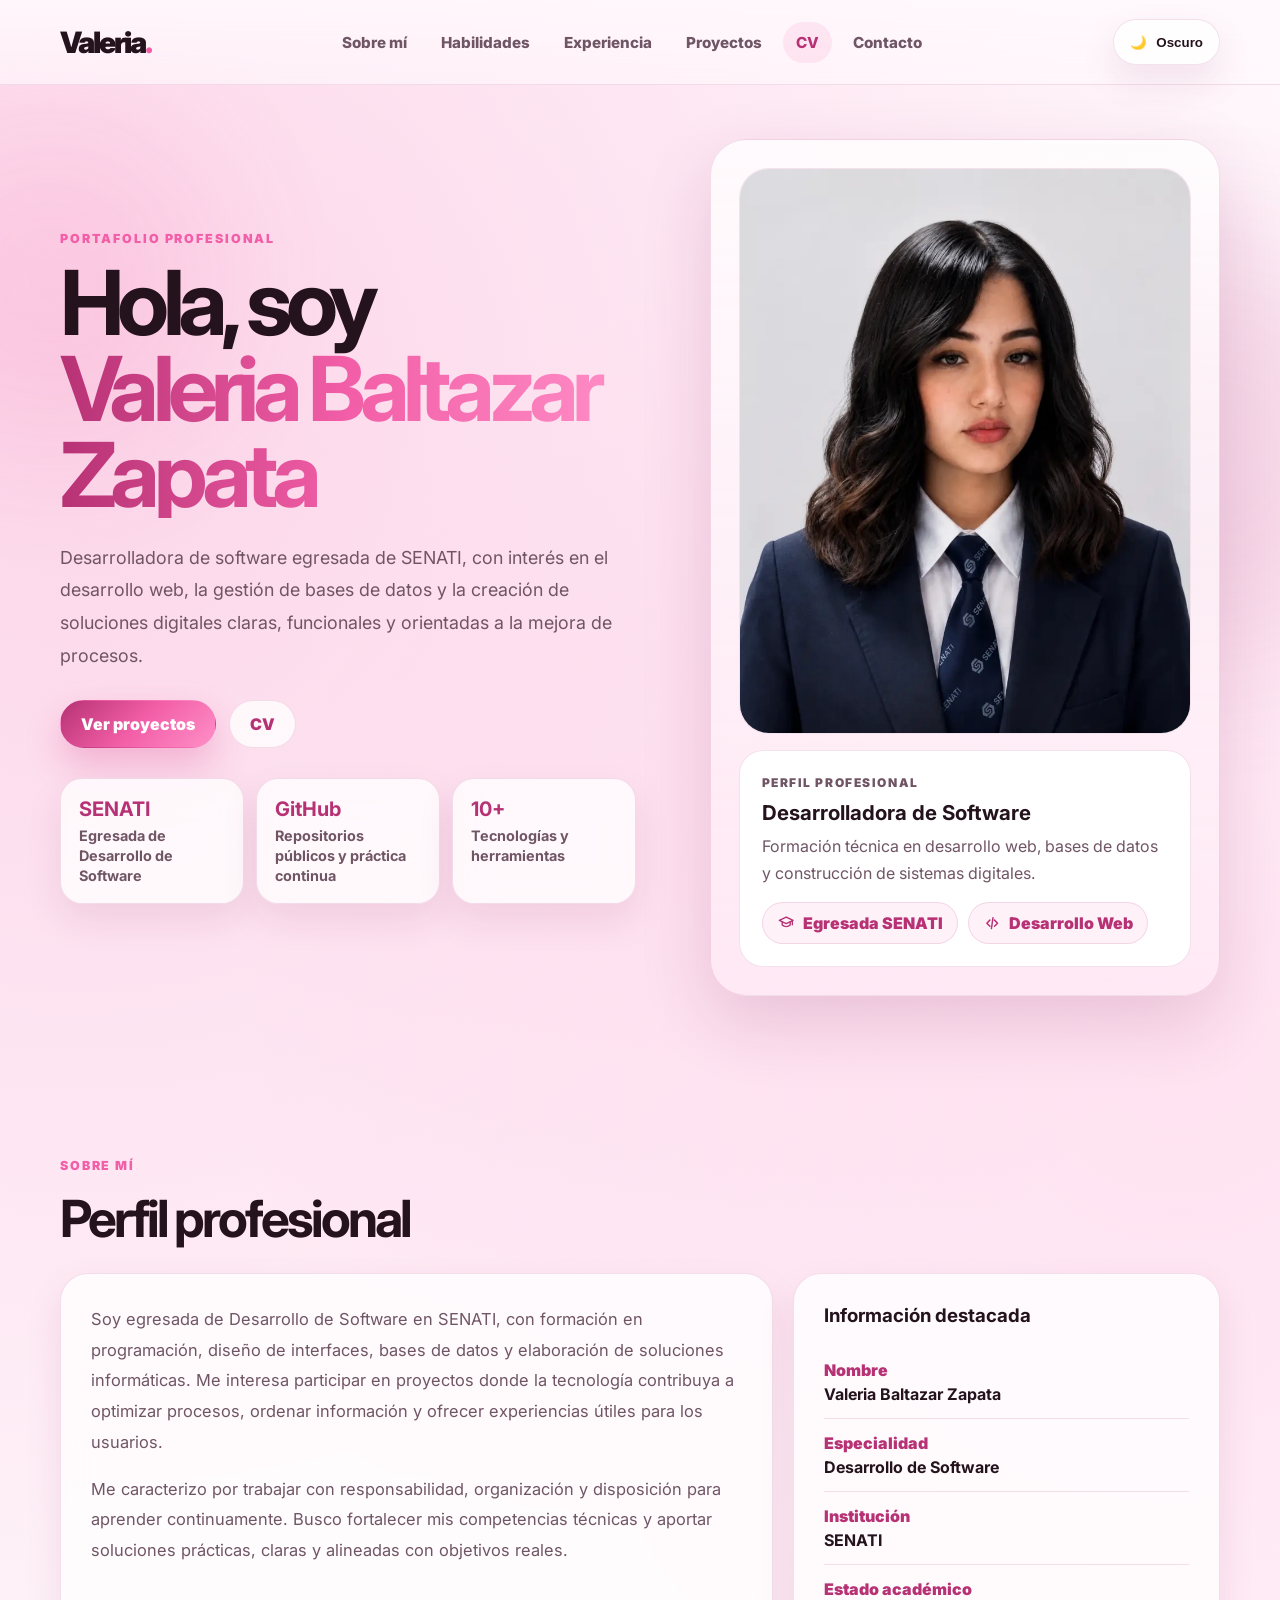
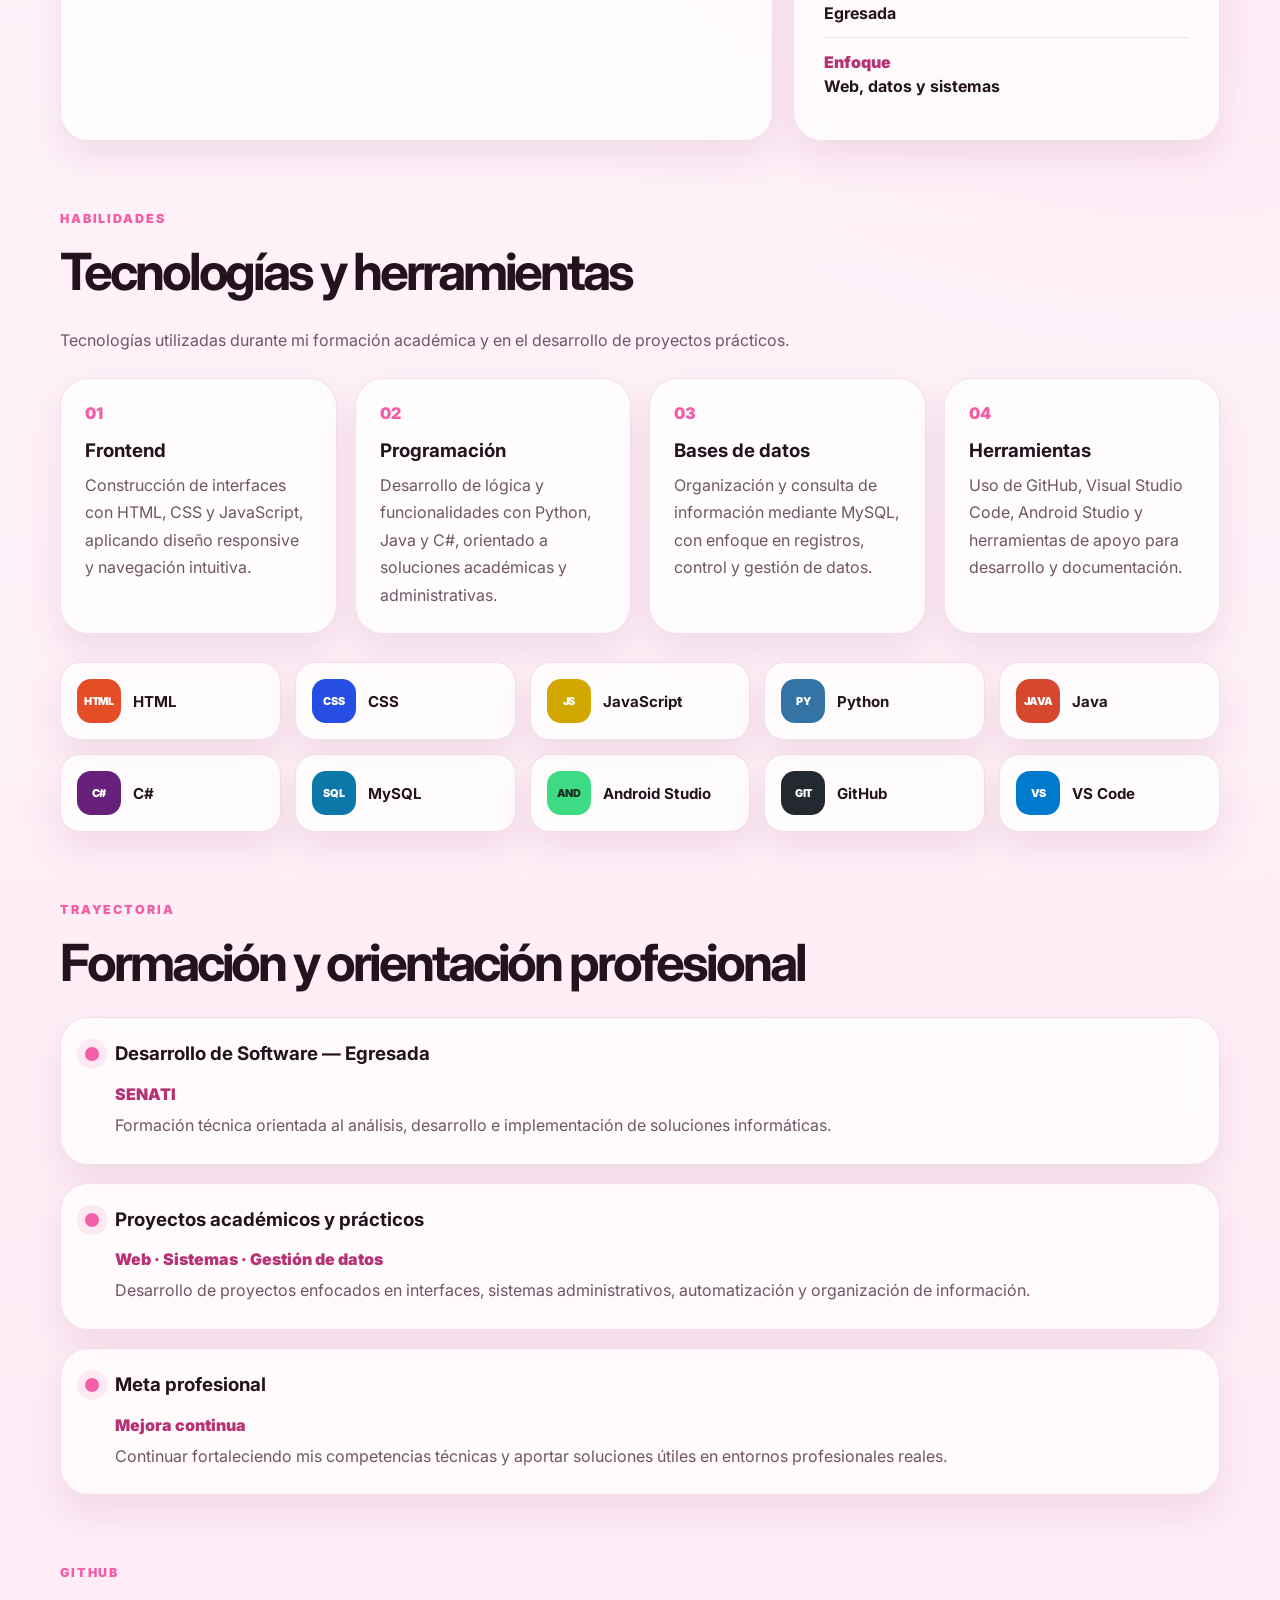
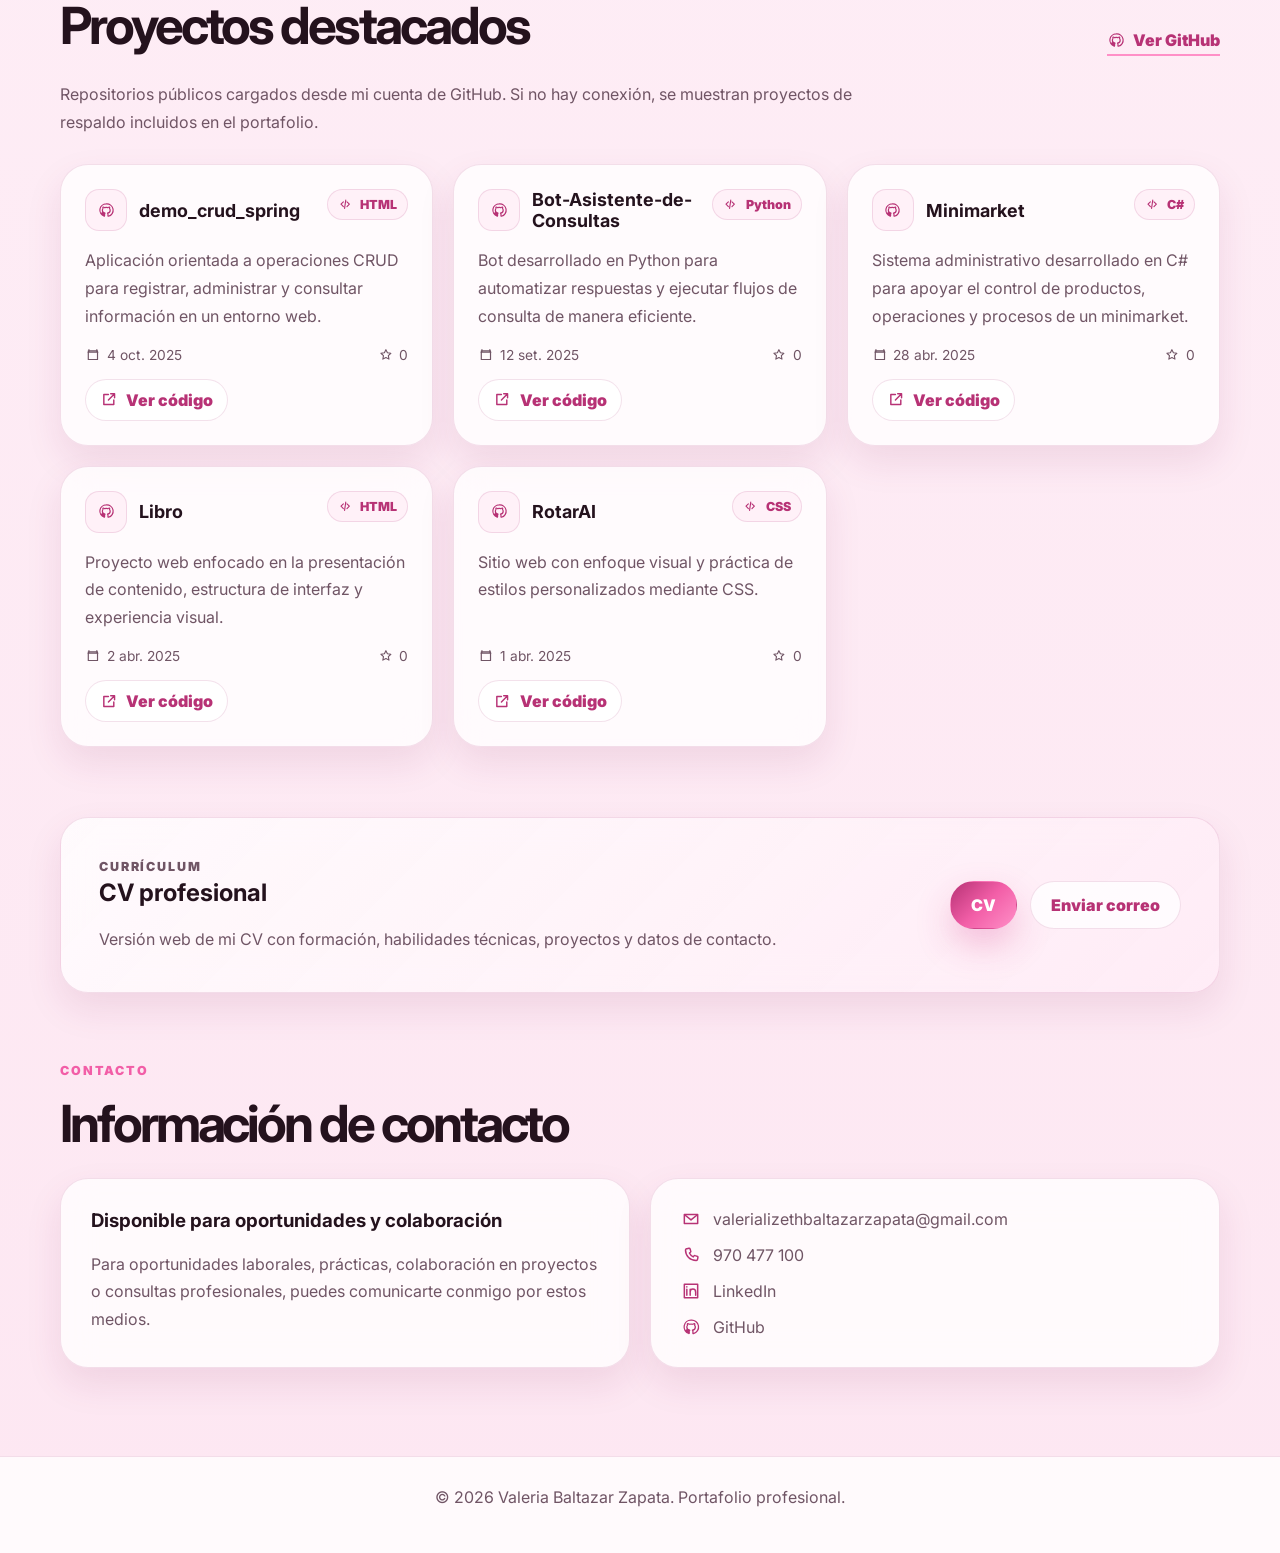
==== index.html @ a096a434 "Actualizar portafolio corregido" ====
<!DOCTYPE html>
<html lang="es" data-theme="dark">
<head>
  <meta charset="UTF-8" />
  <meta name="viewport" content="width=device-width, initial-scale=1.0" />
  <meta name="description" content="Portafolio profesional de Valeria Baltazar Zapata, desarrolladora de software egresada de SENATI." />
  <meta name="author" content="Valeria Baltazar Zapata" />
  <title>Valeria Baltazar Zapata | Desarrolladora de Software</title>
  <script>
    const savedTheme = localStorage.getItem('theme');
    const prefersDark = window.matchMedia && window.matchMedia('(prefers-color-scheme: dark)').matches;
    document.documentElement.setAttribute('data-theme', savedTheme || (prefersDark ? 'dark' : 'light'));
  </script>
  <link rel="preconnect" href="https://fonts.googleapis.com">
  <link rel="preconnect" href="https://fonts.gstatic.com" crossorigin>
  <link href="https://fonts.googleapis.com/css2?family=Inter:wght@400;500;600;700;800;900&display=swap" rel="stylesheet">
  <link rel="icon" type="image/png" href="assets/favicon.png" />
  <link rel="shortcut icon" href="assets/favicon.ico" />
  <link rel="stylesheet" href="css/styles.css" />
</head>
<body>
  
<svg class="svg-sprite" xmlns="http://www.w3.org/2000/svg" aria-hidden="true">
  <symbol id="i-mail" viewBox="0 0 24 24"><path d="M4 6.5h16v11H4z" fill="none" stroke="currentColor" stroke-width="1.8" stroke-linejoin="round"/><path d="m4.7 7.2 7.3 5.9 7.3-5.9" fill="none" stroke="currentColor" stroke-width="1.8" stroke-linecap="round" stroke-linejoin="round"/></symbol>
  <symbol id="i-phone" viewBox="0 0 24 24"><path d="M7.1 4.5 9.5 4c.6-.1 1.2.2 1.4.8l.8 2.5c.2.5 0 1.1-.4 1.4l-1.2.9a10 10 0 0 0 4.6 4.7l.9-1.2c.3-.4.9-.6 1.4-.4l2.5.9c.6.2.9.8.8 1.4l-.5 2.3c-.1.7-.7 1.2-1.4 1.2C10.8 18.6 5.4 13.2 5.4 6c0-.7.5-1.3 1.2-1.5Z" fill="none" stroke="currentColor" stroke-width="1.8" stroke-linecap="round" stroke-linejoin="round"/></symbol>
  <symbol id="i-linkedin" viewBox="0 0 24 24"><path d="M4 3.8h16v16.4H4z" fill="none" stroke="currentColor" stroke-width="1.8" stroke-linejoin="round"/><path d="M7 10v7M7 7v.1M11 17v-7M11 13.2c0-2.2 1.3-3.6 3.3-3.6 2.1 0 3.3 1.4 3.3 3.8V17" fill="none" stroke="currentColor" stroke-width="1.8" stroke-linecap="round"/></symbol>
  <symbol id="i-github" viewBox="0 0 24 24"><path d="M12 3.8a8.2 8.2 0 0 0-2.6 16c.4.1.5-.2.5-.4v-1.4c-2.1.5-2.6-.9-2.6-.9-.3-.8-.9-1.1-.9-1.1-.7-.5.1-.5.1-.5.8.1 1.2.8 1.2.8.7 1.2 1.9.9 2.3.7.1-.5.3-.9.5-1.1-1.7-.2-3.5-.9-3.5-3.8 0-.9.3-1.6.8-2.1-.1-.2-.4-1 .1-2.1 0 0 .7-.2 2.2.8a7.8 7.8 0 0 1 4 0c1.5-1 2.2-.8 2.2-.8.5 1.1.2 1.9.1 2.1.5.6.8 1.2.8 2.1 0 2.9-1.8 3.6-3.5 3.8.3.2.6.7.6 1.5v2.1c0 .2.1.5.6.4A8.2 8.2 0 0 0 12 3.8Z" fill="none" stroke="currentColor" stroke-width="1.55" stroke-linecap="round" stroke-linejoin="round"/></symbol>
  <symbol id="i-code" viewBox="0 0 24 24"><path d="m9 8-4 4 4 4M15 8l4 4-4 4M13 5l-2 14" fill="none" stroke="currentColor" stroke-width="1.9" stroke-linecap="round" stroke-linejoin="round"/></symbol>
  <symbol id="i-grad" viewBox="0 0 24 24"><path d="M3 8.2 12 4l9 4.2-9 4.2L3 8.2Z" fill="none" stroke="currentColor" stroke-width="1.8" stroke-linejoin="round"/><path d="M6.8 10.2v4.1c1.4 1.4 3.1 2.1 5.2 2.1s3.8-.7 5.2-2.1v-4.1M20 9v5" fill="none" stroke="currentColor" stroke-width="1.8" stroke-linecap="round"/></symbol>
  <symbol id="i-calendar" viewBox="0 0 24 24"><path d="M6 4v3M18 4v3M4.5 8h15M5 6h14v13H5z" fill="none" stroke="currentColor" stroke-width="1.8" stroke-linecap="round" stroke-linejoin="round"/></symbol>
  <symbol id="i-star" viewBox="0 0 24 24"><path d="m12 4 2.3 4.7 5.2.8-3.8 3.7.9 5.2-4.6-2.4-4.6 2.4.9-5.2-3.8-3.7 5.2-.8L12 4Z" fill="none" stroke="currentColor" stroke-width="1.7" stroke-linejoin="round"/></symbol>
  <symbol id="i-external" viewBox="0 0 24 24"><path d="M14 5h5v5M19 5l-8 8M18 13v6H5V6h6" fill="none" stroke="currentColor" stroke-width="1.9" stroke-linecap="round" stroke-linejoin="round"/></symbol>
  <symbol id="i-user" viewBox="0 0 24 24"><path d="M12 12.2a4.2 4.2 0 1 0 0-8.4 4.2 4.2 0 0 0 0 8.4ZM4.8 20c.9-3.3 3.5-5.2 7.2-5.2s6.3 1.9 7.2 5.2" fill="none" stroke="currentColor" stroke-width="1.8" stroke-linecap="round"/></symbol>
</svg>

  <div class="site-bg" aria-hidden="true"></div>

  <header class="header" id="inicio">
    <div class="topbar">
      <nav class="navbar container" aria-label="Navegación principal">
        <a href="#inicio" class="logo" aria-label="Ir al inicio">Valeria<span>.</span></a>

        <ul class="nav-links" id="navLinks">
          <li><a href="#sobre-mi">Sobre mí</a></li>
          <li><a href="#habilidades">Habilidades</a></li>
          <li><a href="#experiencia">Experiencia</a></li>
          <li><a href="#proyectos">Proyectos</a></li>
          <li><a href="#cv">CV</a></li>
          <li><a href="#contacto">Contacto</a></li>
        </ul>

        <div class="nav-actions">
          <button class="theme-toggle" id="themeToggle" type="button" aria-label="Cambiar tema">
            <span class="theme-icon" aria-hidden="true">🌙</span>
            <span class="theme-text">Oscuro</span>
          </button>
          <button class="menu-toggle" id="menuToggle" type="button" aria-label="Abrir menú" aria-expanded="false">
            <span></span><span></span><span></span>
          </button>
        </div>
      </nav>
    </div>

    <section class="hero container">
      <div class="hero-content reveal">
        <p class="eyebrow">Portafolio profesional</p>
        <h1>Hola, soy <span>Valeria Baltazar Zapata</span></h1>
        <p class="hero-text">
          Desarrolladora de software egresada de SENATI, con interés en el desarrollo web, la gestión de bases de datos
          y la creación de soluciones digitales claras, funcionales y orientadas a la mejora de procesos.
        </p>
        <div class="hero-actions">
          <a class="btn primary" href="#proyectos">Ver proyectos</a>
          <a class="btn secondary" href="cv.html" target="_blank" rel="noopener">CV</a>
        </div>
        <div class="hero-stats" aria-label="Resumen profesional">
          <div><strong>SENATI</strong><span>Egresada de Desarrollo de Software</span></div>
          <div><strong>GitHub</strong><span>Repositorios públicos y práctica continua</span></div>
          <div><strong>10+</strong><span>Tecnologías y herramientas</span></div>
        </div>
      </div>

      <aside class="hero-card reveal delay-1" aria-label="Presentación profesional">
        <div class="photo-frame">
          <img src="assets/valeria.webp" alt="Retrato profesional de Valeria Baltazar Zapata" />
        </div>
        <div class="profile-card">
          <p class="profile-label">Perfil profesional</p>
          <h2>Desarrolladora de Software</h2>
          <p>Formación técnica en desarrollo web, bases de datos y construcción de sistemas digitales.</p>
          <div class="profile-badges">
            <span><svg class="svg-icon" aria-hidden="true"><use href="#i-grad"></use></svg> Egresada SENATI</span>
            <span><svg class="svg-icon" aria-hidden="true"><use href="#i-code"></use></svg> Desarrollo Web</span>
          </div>
        </div>
      </aside>
    </section>
  </header>

  <main>
    <section class="section container" id="sobre-mi">
      <div class="section-heading reveal">
        <p class="eyebrow">Sobre mí</p>
        <h2>Perfil profesional</h2>
      </div>
      <div class="about-grid">
        <article class="card large-card reveal">
          <p>
            Soy egresada de Desarrollo de Software en SENATI, con formación en programación, diseño de interfaces,
            bases de datos y elaboración de soluciones informáticas. Me interesa participar en proyectos donde la tecnología
            contribuya a optimizar procesos, ordenar información y ofrecer experiencias útiles para los usuarios.
          </p>
          <p>
            Me caracterizo por trabajar con responsabilidad, organización y disposición para aprender continuamente.
            Busco fortalecer mis competencias técnicas y aportar soluciones prácticas, claras y alineadas con objetivos reales.
          </p>
        </article>
        <aside class="card info-card reveal delay-1">
          <h3>Información destacada</h3>
          <ul>
            <li><span>Nombre</span><strong>Valeria Baltazar Zapata</strong></li>
            <li><span>Especialidad</span><strong>Desarrollo de Software</strong></li>
            <li><span>Institución</span><strong>SENATI</strong></li>
            <li><span>Estado académico</span><strong>Egresada</strong></li>
            <li><span>Enfoque</span><strong>Web, datos y sistemas</strong></li>
          </ul>
        </aside>
      </div>
    </section>

    <section class="section container" id="habilidades">
      <div class="section-heading reveal">
        <p class="eyebrow">Habilidades</p>
        <h2>Tecnologías y herramientas</h2>
      </div>
      <p class="section-description reveal">
        Tecnologías utilizadas durante mi formación académica y en el desarrollo de proyectos prácticos.
      </p>
      <div class="skills-grid">
        <article class="skill-card reveal"><span>01</span><h3>Frontend</h3><p>Construcción de interfaces con HTML, CSS y JavaScript, aplicando diseño responsive y navegación intuitiva.</p></article>
        <article class="skill-card reveal delay-1"><span>02</span><h3>Programación</h3><p>Desarrollo de lógica y funcionalidades con Python, Java y C#, orientado a soluciones académicas y administrativas.</p></article>
        <article class="skill-card reveal delay-2"><span>03</span><h3>Bases de datos</h3><p>Organización y consulta de información mediante MySQL, con enfoque en registros, control y gestión de datos.</p></article>
        <article class="skill-card reveal delay-3"><span>04</span><h3>Herramientas</h3><p>Uso de GitHub, Visual Studio Code, Android Studio y herramientas de apoyo para desarrollo y documentación.</p></article>
      </div>

      <div class="tech-grid reveal" aria-label="Tecnologías">
        <article class="tech-card"><span class="tech-icon html">HTML</span><strong>HTML</strong></article>
        <article class="tech-card"><span class="tech-icon css">CSS</span><strong>CSS</strong></article>
        <article class="tech-card"><span class="tech-icon js">JS</span><strong>JavaScript</strong></article>
        <article class="tech-card"><span class="tech-icon py">PY</span><strong>Python</strong></article>
        <article class="tech-card"><span class="tech-icon java">JAVA</span><strong>Java</strong></article>
        <article class="tech-card"><span class="tech-icon cs">C#</span><strong>C#</strong></article>
        <article class="tech-card"><span class="tech-icon sql">SQL</span><strong>MySQL</strong></article>
        <article class="tech-card"><span class="tech-icon android">AND</span><strong>Android Studio</strong></article>
        <article class="tech-card"><span class="tech-icon git">GIT</span><strong>GitHub</strong></article>
        <article class="tech-card"><span class="tech-icon vscode">VS</span><strong>VS Code</strong></article>
      </div>
    </section>

    <section class="section container" id="experiencia">
      <div class="section-heading reveal">
        <p class="eyebrow">Trayectoria</p>
        <h2>Formación y orientación profesional</h2>
      </div>
      <div class="timeline">
        <article class="timeline-item reveal"><span class="timeline-dot"></span><div><h3>Desarrollo de Software — Egresada</h3><p class="timeline-meta">SENATI</p><p>Formación técnica orientada al análisis, desarrollo e implementación de soluciones informáticas.</p></div></article>
        <article class="timeline-item reveal delay-1"><span class="timeline-dot"></span><div><h3>Proyectos académicos y prácticos</h3><p class="timeline-meta">Web · Sistemas · Gestión de datos</p><p>Desarrollo de proyectos enfocados en interfaces, sistemas administrativos, automatización y organización de información.</p></div></article>
        <article class="timeline-item reveal delay-2"><span class="timeline-dot"></span><div><h3>Meta profesional</h3><p class="timeline-meta">Mejora continua</p><p>Continuar fortaleciendo mis competencias técnicas y aportar soluciones útiles en entornos profesionales reales.</p></div></article>
      </div>
    </section>

    <section class="section container" id="proyectos">
      <div class="section-heading projects-heading reveal">
        <div>
          <p class="eyebrow">GitHub</p>
          <h2>Proyectos destacados</h2>
        </div>
        <a class="github-link" href="https://github.com/ValeriaBaltazar19" target="_blank" rel="noopener"><svg class="svg-icon" aria-hidden="true"><use href="#i-github"></use></svg> Ver GitHub</a>
      </div>
      <p class="section-description reveal">
        Repositorios públicos cargados desde mi cuenta de GitHub. Si no hay conexión, se muestran proyectos de respaldo incluidos en el portafolio.
      </p>
      <div id="projectsGrid" class="projects-grid" aria-live="polite">
        <p class="loading-text">Cargando proyectos desde GitHub...</p>
      </div>
    </section>

    <section class="section container" id="cv">
      <div class="cv-card reveal">
        <div>
          <p class="eyebrow">Currículum</p>
          <h2>CV profesional</h2>
          <p>Versión web de mi CV con formación, habilidades técnicas, proyectos y datos de contacto.</p>
        </div>
        <div class="cv-actions">
          <a class="btn primary" href="cv.html" target="_blank" rel="noopener">CV</a>
          <a class="btn secondary" href="mailto:valerializethbaltazarzapata@gmail.com">Enviar correo</a>
        </div>
      </div>
    </section>

    <section class="section container" id="contacto">
      <div class="section-heading reveal">
        <p class="eyebrow">Contacto</p>
        <h2>Información de contacto</h2>
      </div>
      <div class="contact-grid">
        <article class="card contact-card reveal">
          <h3>Disponible para oportunidades y colaboración</h3>
          <p>Para oportunidades laborales, prácticas, colaboración en proyectos o consultas profesionales, puedes comunicarte conmigo por estos medios.</p>
        </article>
        <article class="card contact-card reveal delay-1">
          <ul class="contact-list">
            <li><svg class="svg-icon" aria-hidden="true"><use href="#i-mail"></use></svg><a href="mailto:valerializethbaltazarzapata@gmail.com">valerializethbaltazarzapata@gmail.com</a></li>
            <li><svg class="svg-icon" aria-hidden="true"><use href="#i-phone"></use></svg><a href="tel:+51970477100">970 477 100</a></li>
            <li><svg class="svg-icon" aria-hidden="true"><use href="#i-linkedin"></use></svg><a href="https://www.linkedin.com/in/valeria-baltazar-zapata-20b527378/" target="_blank" rel="noopener">LinkedIn</a></li>
            <li><svg class="svg-icon" aria-hidden="true"><use href="#i-github"></use></svg><a href="https://github.com/ValeriaBaltazar19" target="_blank" rel="noopener">GitHub</a></li>
          </ul>
        </article>
      </div>
    </section>
  </main>

  <footer class="footer">
    <p>© <span id="year"></span> Valeria Baltazar Zapata. Portafolio profesional.</p>
  </footer>

  <script src="js/script.js"></script>
</body>
</html>
---- css/styles.css ----
:root {
  --bg: #fff8fc;
  --bg-2: #fde7f2;
  --surface: rgba(255, 255, 255, .78);
  --surface-strong: #ffffff;
  --surface-soft: #fff1f8;
  --text: #24121d;
  --muted: #705565;
  --border: rgba(178, 73, 128, .16);
  --primary: #f25ea7;
  --primary-2: #ff8fc7;
  --primary-dark: #b73275;
  --shadow: 0 26px 70px rgba(125, 25, 84, .16);
  --shadow-soft: 0 16px 36px rgba(125, 25, 84, .10);
  --radius: 28px;
  --container: min(1160px, calc(100% - 32px));
}

html[data-theme="dark"] {
  --bg: #11070f;
  --bg-2: #21101d;
  --surface: rgba(34, 15, 30, .78);
  --surface-strong: #1a0d17;
  --surface-soft: #2d1326;
  --text: #fff0f7;
  --muted: #d8bdcd;
  --border: rgba(255, 146, 203, .14);
  --primary: #ff70b5;
  --primary-2: #ffa5d0;
  --primary-dark: #ff8bc4;
  --shadow: 0 28px 70px rgba(0, 0, 0, .42);
  --shadow-soft: 0 16px 36px rgba(0, 0, 0, .25);
}

* { box-sizing: border-box; }
html { scroll-behavior: smooth; scroll-padding-top: 96px; }
body {
  margin: 0;
  font-family: 'Inter', system-ui, -apple-system, BlinkMacSystemFont, 'Segoe UI', sans-serif;
  color: var(--text);
  background: radial-gradient(circle at 6% 8%, rgba(242, 94, 167, .22), transparent 28%), radial-gradient(circle at 92% 22%, rgba(255, 143, 199, .18), transparent 24%), linear-gradient(180deg, var(--bg), var(--bg-2));
  min-height: 100vh;
  transition: background .25s ease, color .25s ease;
}
a { color: inherit; text-decoration: none; }
img { max-width: 100%; display: block; }
button, a { -webkit-tap-highlight-color: transparent; }
.container { width: var(--container); margin-inline: auto; }
.svg-sprite { position: absolute; width: 0; height: 0; overflow: hidden; }
.svg-icon { width: 1.15em; height: 1.15em; display: inline-block; vertical-align: -0.18em; flex: 0 0 auto; }

.site-bg::before, .site-bg::after { content: ""; position: fixed; z-index: -1; border-radius: 999px; filter: blur(70px); opacity: .7; pointer-events: none; }
.site-bg::before { width: 340px; height: 340px; left: -120px; top: 110px; background: rgba(242, 94, 167, .18); }
.site-bg::after { width: 420px; height: 420px; right: -140px; top: 240px; background: rgba(193, 82, 144, .20); }

.header { min-height: 100vh; }
.topbar { position: sticky; top: 0; z-index: 999; backdrop-filter: blur(18px); background: linear-gradient(180deg, rgba(255,248,252,.9), rgba(255,248,252,.65)); border-bottom: 1px solid var(--border); }
html[data-theme="dark"] .topbar { background: linear-gradient(180deg, rgba(17,7,15,.94), rgba(17,7,15,.68)); }
.navbar { min-height: 84px; display: flex; align-items: center; justify-content: space-between; gap: 16px; }
.logo { font-size: clamp(1.7rem, 2.3vw, 2.1rem); font-weight: 900; letter-spacing: -.07em; white-space: nowrap; }
.logo span { color: var(--primary); }
.nav-links { display: flex; align-items: center; gap: 8px; list-style: none; padding: 0; margin: 0; }
.nav-links a { display: inline-flex; padding: 11px 13px; border-radius: 999px; color: var(--muted); font-weight: 800; font-size: .95rem; transition: .2s ease; }
.nav-links a:hover, .nav-links a.active { color: var(--primary-dark); background: rgba(242, 94, 167, .11); }
.nav-actions { display: flex; align-items: center; gap: 10px; }
.theme-toggle, .menu-toggle { border: 1px solid var(--border); background: var(--surface); color: var(--text); box-shadow: var(--shadow-soft); cursor: pointer; }
.theme-toggle { min-height: 46px; padding: 0 16px; border-radius: 999px; display: inline-flex; align-items: center; gap: 9px; font-weight: 900; }
.menu-toggle { display: none; width: 46px; height: 46px; border-radius: 16px; align-items: center; justify-content: center; flex-direction: column; gap: 5px; }
.menu-toggle span { width: 22px; height: 2px; background: currentColor; border-radius: 99px; transition: .2s ease; }
.menu-toggle.active span:nth-child(1) { transform: translateY(7px) rotate(45deg); }
.menu-toggle.active span:nth-child(2) { opacity: 0; }
.menu-toggle.active span:nth-child(3) { transform: translateY(-7px) rotate(-45deg); }

.hero { min-height: calc(100vh - 84px); display: grid; grid-template-columns: minmax(0, 1.06fr) minmax(330px, .94fr); align-items: center; gap: clamp(32px, 6vw, 74px); padding: 54px 0 92px; }
.eyebrow { color: var(--primary); font-weight: 900; text-transform: uppercase; letter-spacing: .15em; font-size: .78rem; margin: 0 0 14px; }
h1, h2, h3, p { margin-top: 0; }
.hero h1 { font-size: clamp(2.65rem, 7vw, 5.6rem); line-height: .96; letter-spacing: -.075em; margin-bottom: 24px; }
.hero h1 span { display: block; background: linear-gradient(90deg, var(--primary-dark), var(--primary), var(--primary-2)); -webkit-background-clip: text; background-clip: text; color: transparent; }
.hero-text { max-width: 700px; color: var(--muted); line-height: 1.82; font-size: clamp(1rem, 1.4vw, 1.14rem); margin-bottom: 28px; }
.hero-actions, .cv-actions, .cv-toolbar { display: flex; flex-wrap: wrap; gap: 13px; }
.btn { min-height: 48px; display: inline-flex; align-items: center; justify-content: center; padding: 13px 20px; border-radius: 999px; border: 1px solid transparent; font-weight: 900; transition: transform .2s ease, box-shadow .2s ease; }
.btn:hover { transform: translateY(-2px); }
.btn.primary { color: white; background: linear-gradient(135deg, var(--primary-dark), var(--primary), var(--primary-2)); box-shadow: 0 16px 35px rgba(214, 51, 132, .27); }
.btn.secondary { color: var(--primary-dark); background: var(--surface); border-color: var(--border); }
.hero-stats { display: grid; grid-template-columns: repeat(3, minmax(0,1fr)); gap: 12px; margin-top: 30px; }
.hero-stats div, .card, .skill-card, .project-card, .timeline-item, .cv-card { background: var(--surface); border: 1px solid var(--border); box-shadow: var(--shadow-soft); backdrop-filter: blur(16px); }
.hero-stats div { border-radius: 22px; padding: 18px; }
.hero-stats strong { display: block; color: var(--primary-dark); font-size: 1.25rem; margin-bottom: 4px; }
.hero-stats span { color: var(--muted); font-weight: 700; font-size: .9rem; }
.hero-card { position: relative; border-radius: 36px; padding: clamp(18px, 2.6vw, 28px); background: linear-gradient(180deg, var(--surface), rgba(255, 236, 246, .65)); border: 1px solid var(--border); box-shadow: var(--shadow); animation: floatCard 5s ease-in-out infinite alternate; }
html[data-theme="dark"] .hero-card { background: linear-gradient(180deg, var(--surface), rgba(40, 17, 34, .72)); }
.photo-frame { overflow: hidden; border-radius: 30px; border: 1px solid var(--border); background: var(--surface-strong); aspect-ratio: 4 / 5; }
.photo-frame img { width: 100%; height: 100%; object-fit: cover; object-position: center top; }
.profile-card { margin-top: 16px; background: var(--surface-strong); border: 1px solid var(--border); border-radius: 24px; padding: 22px; }
.profile-label { color: var(--primary-dark); text-transform: uppercase; letter-spacing: .13em; font-size: .75rem; font-weight: 900; margin-bottom: 8px; }
.profile-card h2 { font-size: 1.28rem; margin-bottom: 8px; }
.profile-card p { color: var(--muted); line-height: 1.65; }
.profile-badges { display: flex; flex-wrap: wrap; gap: 10px; }
.profile-badges span, .github-link, .project-actions a { display: inline-flex; align-items: center; gap: 8px; }
.profile-badges span { padding: 10px 14px; border-radius: 999px; background: var(--surface-soft); border: 1px solid var(--border); color: var(--primary-dark); font-weight: 900; }

.section { padding: 70px 0 0; }
.section-heading { margin-bottom: 24px; }
.section-heading h2 { font-size: clamp(2rem, 4vw, 3.25rem); letter-spacing: -.06em; margin-bottom: 0; }
.section-description { color: var(--muted); line-height: 1.75; max-width: 820px; }
.about-grid, .contact-grid { display: grid; grid-template-columns: 1.25fr .75fr; gap: 20px; }
.card, .skill-card, .project-card, .timeline-item, .cv-card { border-radius: var(--radius); }
.card { padding: clamp(22px, 3vw, 30px); }
.large-card p { color: var(--muted); line-height: 1.86; font-size: 1.03rem; }
.large-card p:last-child { margin-bottom: 0; }
.info-card ul { list-style: none; margin: 0; padding: 0; }
.info-card li { display: grid; gap: 4px; padding: 14px 0; border-bottom: 1px solid var(--border); color: var(--muted); }
.info-card li:last-child { border-bottom: 0; }
.info-card span { color: var(--primary-dark); font-weight: 900; }
.info-card strong { color: var(--text); }
.skills-grid { display: grid; grid-template-columns: repeat(4, minmax(0,1fr)); gap: 18px; margin-top: 24px; }
.skill-card { padding: 24px; min-height: 230px; transition: .22s ease; }
.skill-card:hover, .project-card:hover, .tech-card:hover, .contact-card:hover { transform: translateY(-6px); box-shadow: var(--shadow); border-color: rgba(242, 94, 167, .30); }
.skill-card span { color: var(--primary); font-weight: 900; }
.skill-card h3 { margin: 16px 0 10px; }
.skill-card p { color: var(--muted); line-height: 1.72; margin: 0; }
.tech-grid { display: grid; grid-template-columns: repeat(5, minmax(0,1fr)); gap: 14px; margin-top: 28px; }
.tech-card { display: flex; align-items: center; gap: 12px; padding: 16px; border-radius: 20px; background: var(--surface); border: 1px solid var(--border); box-shadow: var(--shadow-soft); transition: .22s ease; }
.tech-icon { width: 44px; height: 44px; border-radius: 14px; display: grid; place-items: center; color: #fff; font-size: .68rem; font-weight: 900; letter-spacing: -.04em; flex: 0 0 auto; }
.tech-card strong { font-size: .94rem; }
.tech-icon.html { background: #e44d26; } .tech-icon.css { background: #264de4; } .tech-icon.js { background: #d2a800; } .tech-icon.py { background: #3473a6; } .tech-icon.java { background: #d7472f; } .tech-icon.cs { background: #68217a; } .tech-icon.sql { background: #0b78a8; } .tech-icon.android { background: #3ddc84; color: #173324; } .tech-icon.git { background: #24292f; } .tech-icon.vscode { background: #007acc; }
.timeline { display: grid; gap: 18px; }
.timeline-item { display: grid; grid-template-columns: auto 1fr; gap: 16px; padding: 24px; }
.timeline-dot { width: 14px; height: 14px; border-radius: 99px; background: var(--primary); margin-top: 5px; box-shadow: 0 0 0 8px rgba(242, 94, 167, .12); }
.timeline-meta { color: var(--primary-dark); font-weight: 900; margin-bottom: 8px; }
.timeline-item p:last-child { color: var(--muted); line-height: 1.72; margin-bottom: 0; }
.projects-heading { display: flex; align-items: end; justify-content: space-between; gap: 20px; }
.github-link { color: var(--primary-dark); font-weight: 900; border-bottom: 2px solid var(--primary-2); padding-bottom: 4px; white-space: nowrap; }
.projects-grid { display: grid; grid-template-columns: repeat(3, minmax(0,1fr)); gap: 20px; margin-top: 28px; }
.project-card { padding: 24px; display: flex; flex-direction: column; min-height: 275px; transition: .22s ease; }
.project-top { display: flex; justify-content: space-between; gap: 12px; align-items: flex-start; margin-bottom: 16px; }
.project-title-wrap { display: flex; align-items: center; gap: 12px; min-width: 0; }
.project-icon { width: 42px; height: 42px; border-radius: 14px; display: grid; place-items: center; background: var(--surface-soft); border: 1px solid var(--border); color: var(--primary-dark); flex: 0 0 auto; }
.project-card h3 { font-size: 1.12rem; word-break: break-word; margin: 0; }
.language { display: inline-flex; align-items: center; gap: 8px; background: var(--surface-soft); color: var(--primary-dark); border: 1px solid var(--border); border-radius: 999px; padding: 7px 10px; font-size: .78rem; font-weight: 900; white-space: nowrap; }
.project-card p { color: var(--muted); line-height: 1.74; flex: 1; }
.project-meta { display: flex; justify-content: space-between; gap: 10px; color: var(--muted); font-size: .86rem; margin-bottom: 16px; flex-wrap: wrap; }
.project-meta span { display: inline-flex; align-items: center; gap: 6px; }
.project-actions a { padding: 10px 14px; border-radius: 999px; border: 1px solid var(--border); font-weight: 900; color: var(--primary-dark); background: var(--surface-strong); }
.loading-text { grid-column: 1 / -1; color: var(--muted); }
.cv-card { padding: clamp(24px, 4vw, 38px); display: flex; justify-content: space-between; align-items: center; gap: 28px; background: linear-gradient(135deg, var(--surface), rgba(255, 237, 247, .72)); }
html[data-theme="dark"] .cv-card { background: linear-gradient(135deg, var(--surface), rgba(40, 17, 34, .76)); }
.cv-card p { color: var(--muted); line-height: 1.72; max-width: 700px; margin-bottom: 0; }
.contact-grid { grid-template-columns: repeat(2, minmax(0,1fr)); padding-bottom: 88px; }
.contact-card { transition: .22s ease; }
.contact-card p { color: var(--muted); line-height: 1.72; margin-bottom: 0; }
.contact-list { list-style: none; padding: 0; margin: 0; display: grid; gap: 16px; }
.contact-list li { display: flex; align-items: center; gap: 12px; color: var(--muted); word-break: break-word; }
.contact-list .svg-icon { width: 1.25rem; height: 1.25rem; color: var(--primary-dark); }
.contact-list a:hover { color: var(--primary-dark); }
.footer { text-align: center; padding: 30px 16px; color: var(--muted); background: var(--surface); border-top: 1px solid var(--border); }
.reveal { opacity: 0; transform: translateY(22px); transition: opacity .7s ease, transform .7s ease; }
.reveal.visible { opacity: 1; transform: translateY(0); }
.delay-1 { transition-delay: .12s; } .delay-2 { transition-delay: .22s; } .delay-3 { transition-delay: .32s; }
@keyframes floatCard { from { transform: translateY(0); } to { transform: translateY(-10px); } }

/* CV */
.cv-body { padding: 24px 0 44px; background: linear-gradient(180deg, var(--bg), var(--bg-2)); }
.cv-toolbar { width: min(960px, calc(100% - 32px)); margin: 0 auto 18px; justify-content: flex-end; }
.cv-page { width: min(960px, calc(100% - 32px)); margin: 0 auto; background: var(--surface-strong); border: 1px solid var(--border); border-radius: 28px; box-shadow: var(--shadow); padding: clamp(24px, 5vw, 46px); }
.cv-header { display: flex; justify-content: space-between; align-items: flex-start; gap: 24px; border-bottom: 2px solid var(--surface-soft); padding-bottom: 24px; }
.cv-header h1 { font-size: clamp(2rem, 5vw, 3.2rem); letter-spacing: -.06em; margin-bottom: 8px; }
.cv-header h2 { color: var(--primary-dark); margin: 0; }
.cv-photo { width: 130px; height: 160px; border-radius: 22px; object-fit: cover; object-position: center top; border: 1px solid var(--border); box-shadow: var(--shadow-soft); }
.cv-contact { display: grid; grid-template-columns: repeat(2, minmax(0,1fr)); gap: 12px; margin: 24px 0; color: var(--muted); word-break: break-word; }
.cv-contact span { display: flex; align-items: center; gap: 8px; }
.cv-contact .svg-icon { color: var(--primary-dark); flex: 0 0 auto; }
.cv-block { border-top: 1px solid var(--surface-soft); padding-top: 22px; margin-top: 22px; }
.cv-block h3 { color: var(--primary-dark); margin-bottom: 12px; }
.cv-block p, .cv-list { color: var(--muted); line-height: 1.76; }
.cv-item { margin-bottom: 16px; }
.cv-item strong { color: var(--text); }
.cv-item p { margin: 6px 0 0; }
.cv-tech-grid { display: grid; grid-template-columns: repeat(5, minmax(0,1fr)); gap: 12px; }
.cv-tech-grid span { padding: 12px 14px; border-radius: 16px; border: 1px solid var(--border); background: var(--surface-soft); font-weight: 800; }
.cv-list { padding-left: 20px; }

@media (max-width: 1080px) {
  .navbar { min-height: 78px; }
  .nav-links { gap: 4px; }
  .nav-links a { padding: 10px 9px; font-size: .9rem; }
  .hero { grid-template-columns: 1fr; min-height: auto; text-align: left; padding-top: 44px; }
  .hero-card { max-width: 520px; margin: 0 auto; }
  .skills-grid, .projects-grid { grid-template-columns: repeat(2, minmax(0,1fr)); }
  .tech-grid { grid-template-columns: repeat(4, minmax(0,1fr)); }
}
@media (max-width: 820px) {
  html { scroll-padding-top: 84px; }
  :root { --container: min(100% - 28px, 1160px); }
  .menu-toggle { display: inline-flex; }
  .theme-toggle .theme-text { display: none; }
  .nav-links { position: fixed; top: 84px; left: 14px; right: 14px; display: grid; gap: 4px; padding: 14px; border: 1px solid var(--border); border-radius: 22px; background: var(--surface-strong); box-shadow: var(--shadow); opacity: 0; visibility: hidden; pointer-events: none; transform: translateY(-10px) scale(.98); transition: opacity .22s ease, transform .22s ease, visibility .22s; }
  .nav-links.open { opacity: 1; visibility: visible; pointer-events: auto; transform: translateY(0) scale(1); }
  .nav-links a { padding: 14px 16px; font-size: .98rem; }
  .hero { padding: 32px 0 70px; gap: 34px; }
  .hero h1 { font-size: clamp(2.35rem, 13vw, 4.2rem); }
  .hero-stats, .about-grid, .skills-grid, .projects-grid, .contact-grid, .cv-contact, .cv-tech-grid { grid-template-columns: 1fr; }
  .tech-grid { grid-template-columns: repeat(2, minmax(0,1fr)); }
  .projects-heading, .cv-card, .cv-header { flex-direction: column; align-items: flex-start; }
  .section { padding-top: 60px; }
  .contact-grid { padding-bottom: 70px; }
  .cv-toolbar { justify-content: flex-start; }
}
@media (max-width: 520px) {
  .hero-actions, .cv-actions, .cv-toolbar { width: 100%; }
  .btn { width: 100%; }
  .hero-card { border-radius: 28px; padding: 14px; }
  .photo-frame { border-radius: 24px; }
  .profile-card { border-radius: 20px; padding: 18px; }
  .tech-grid { grid-template-columns: 1fr; }
  .project-top, .project-meta { flex-direction: column; align-items: flex-start; }
  .language { white-space: normal; }
  .cv-page { width: calc(100% - 22px); border-radius: 20px; padding: 22px; }
  .cv-photo { width: 120px; height: 146px; }
}
@media (prefers-reduced-motion: reduce) {
  *, *::before, *::after { animation-duration: .01ms !important; animation-iteration-count: 1 !important; scroll-behavior: auto !important; transition-duration: .01ms !important; }
  .reveal { opacity: 1; transform: none; }
}
@media print {
  .no-print, .cv-toolbar { display: none !important; }
  body { background: #fff !important; color: #171717; }
  .cv-page { box-shadow: none; border: 0; width: 100%; border-radius: 0; }
}
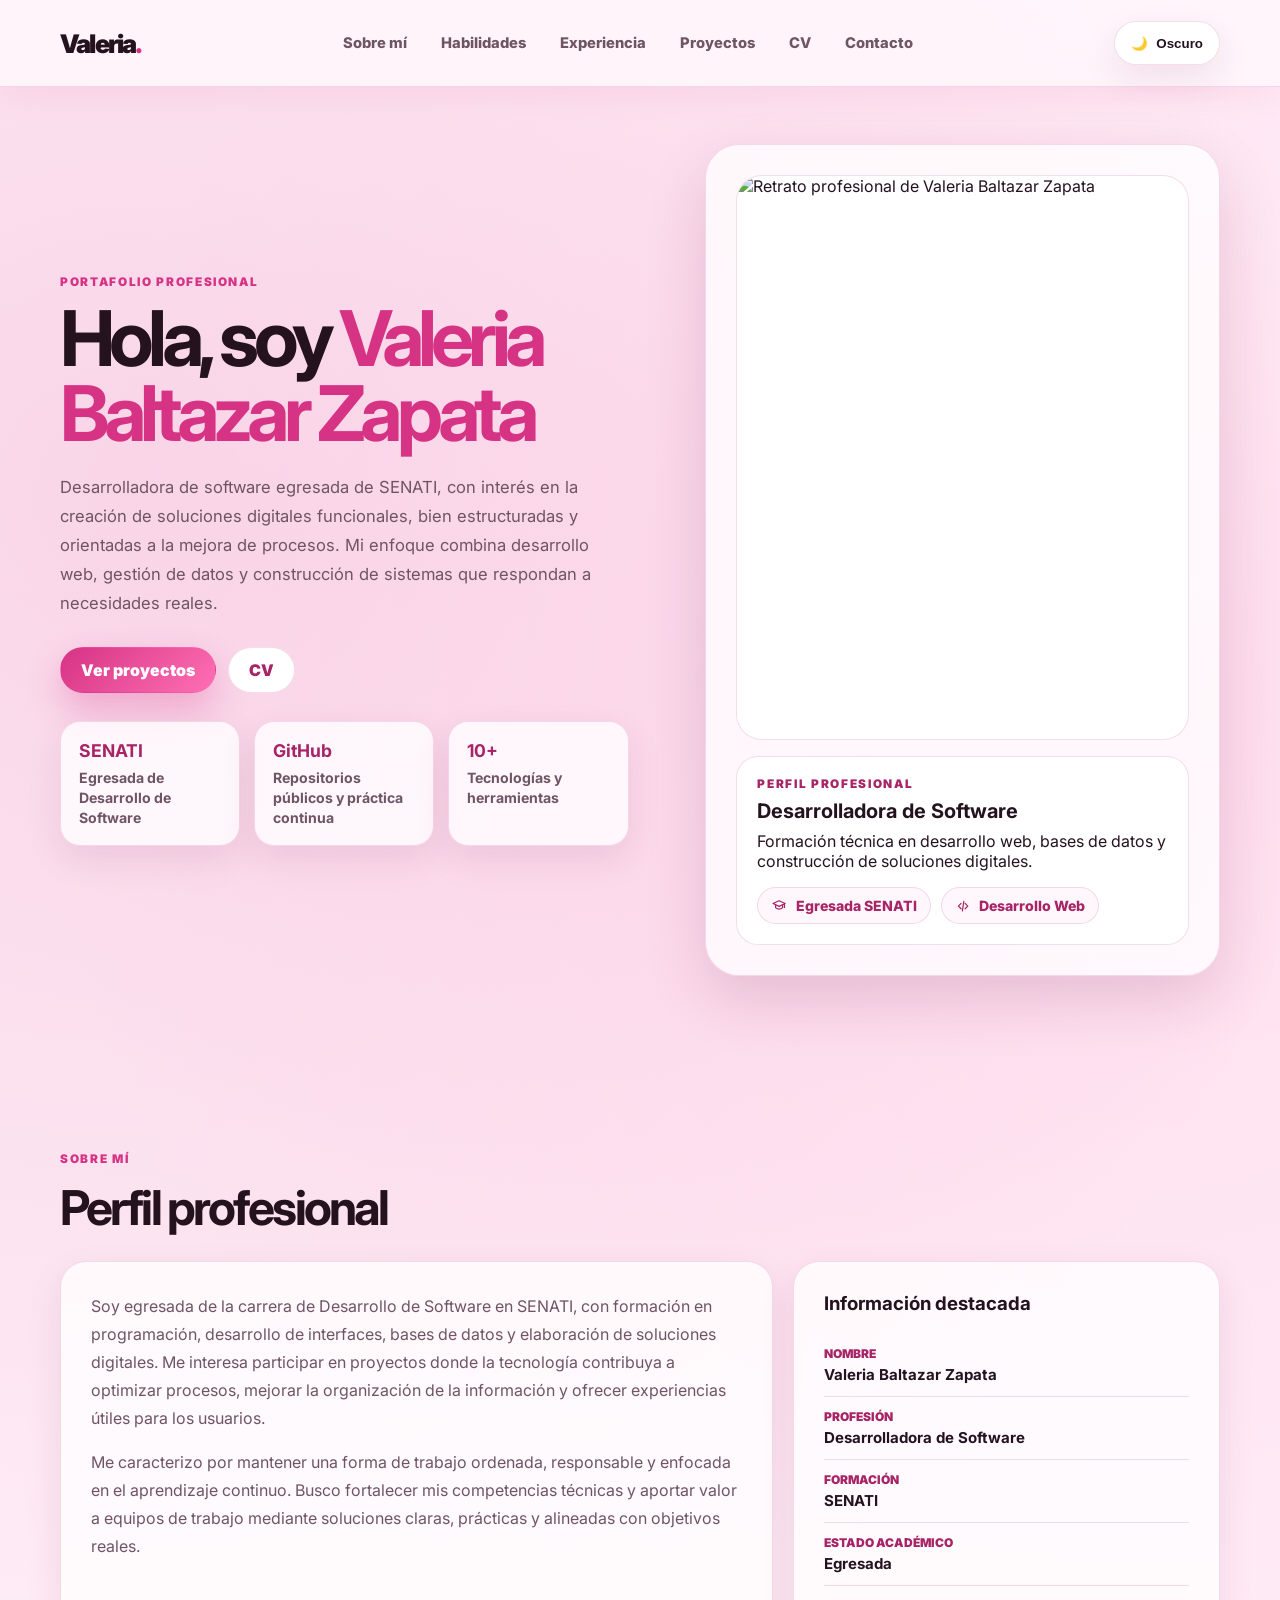
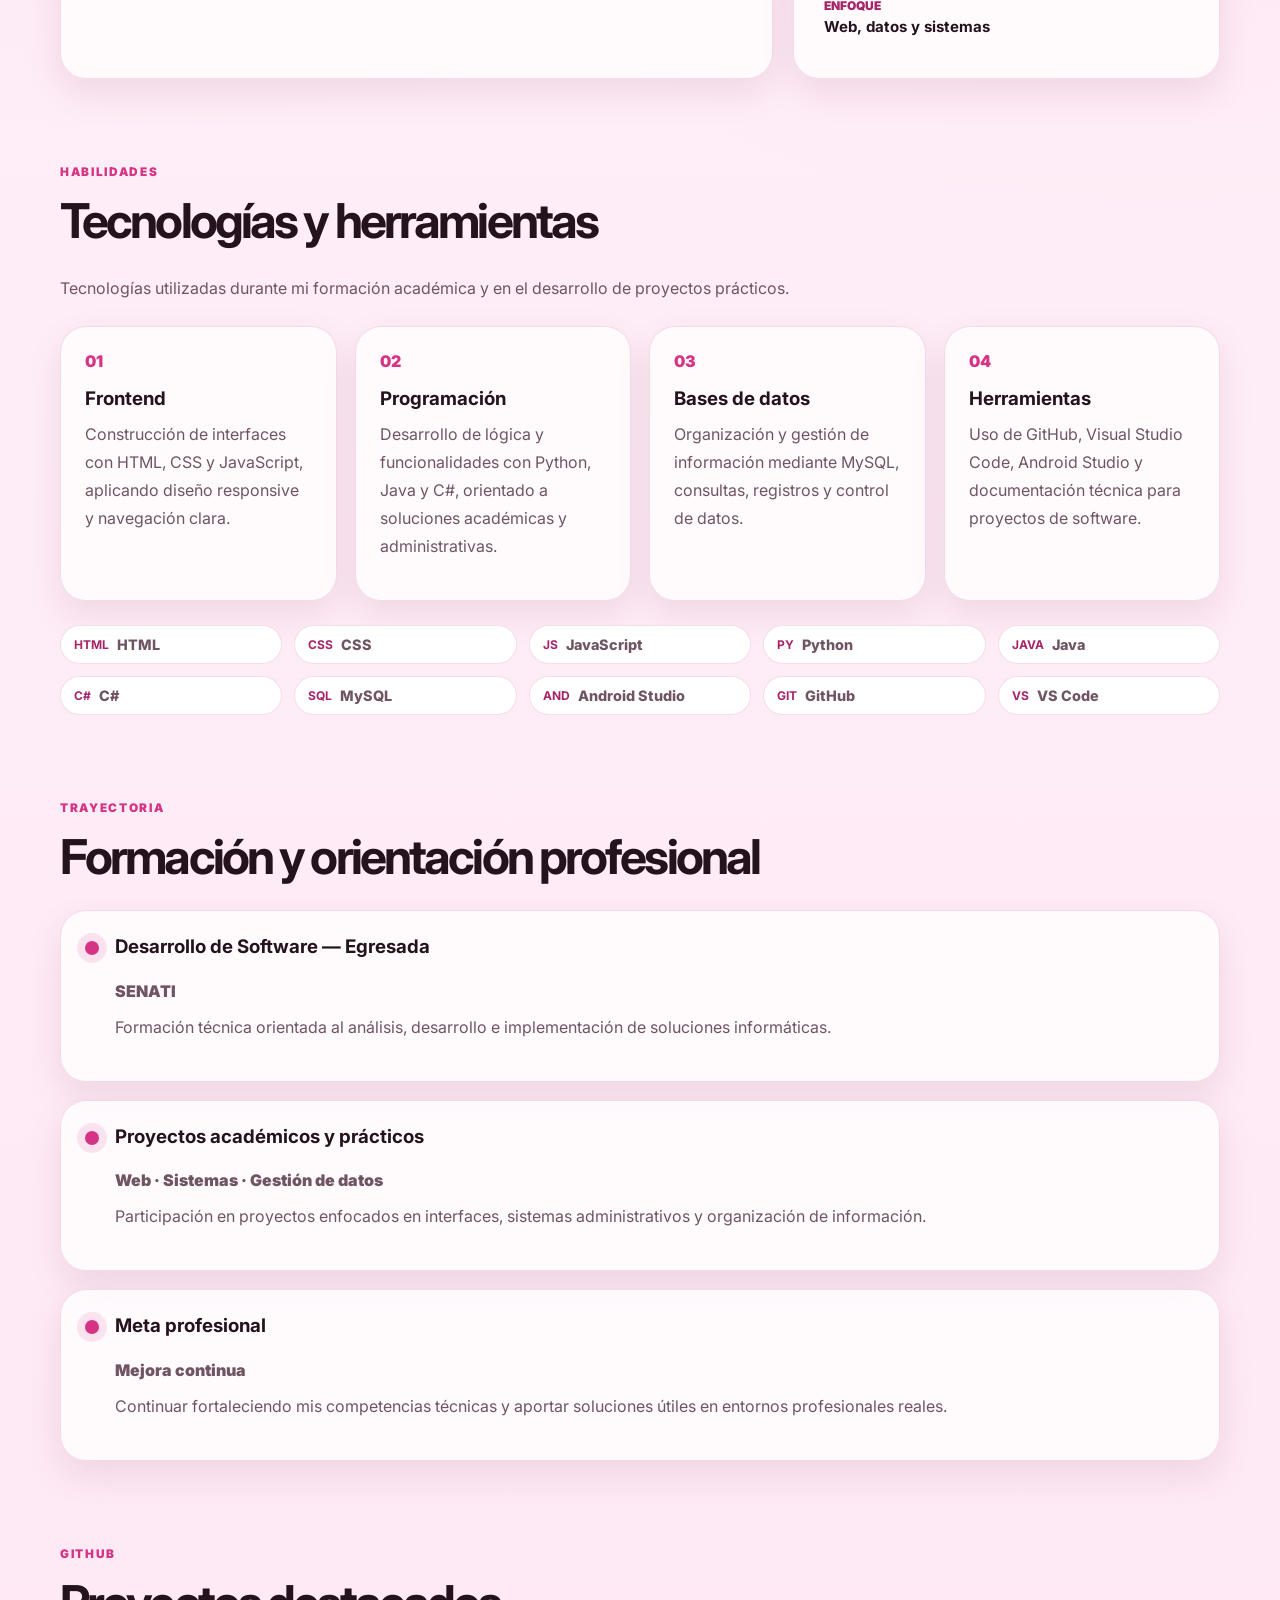
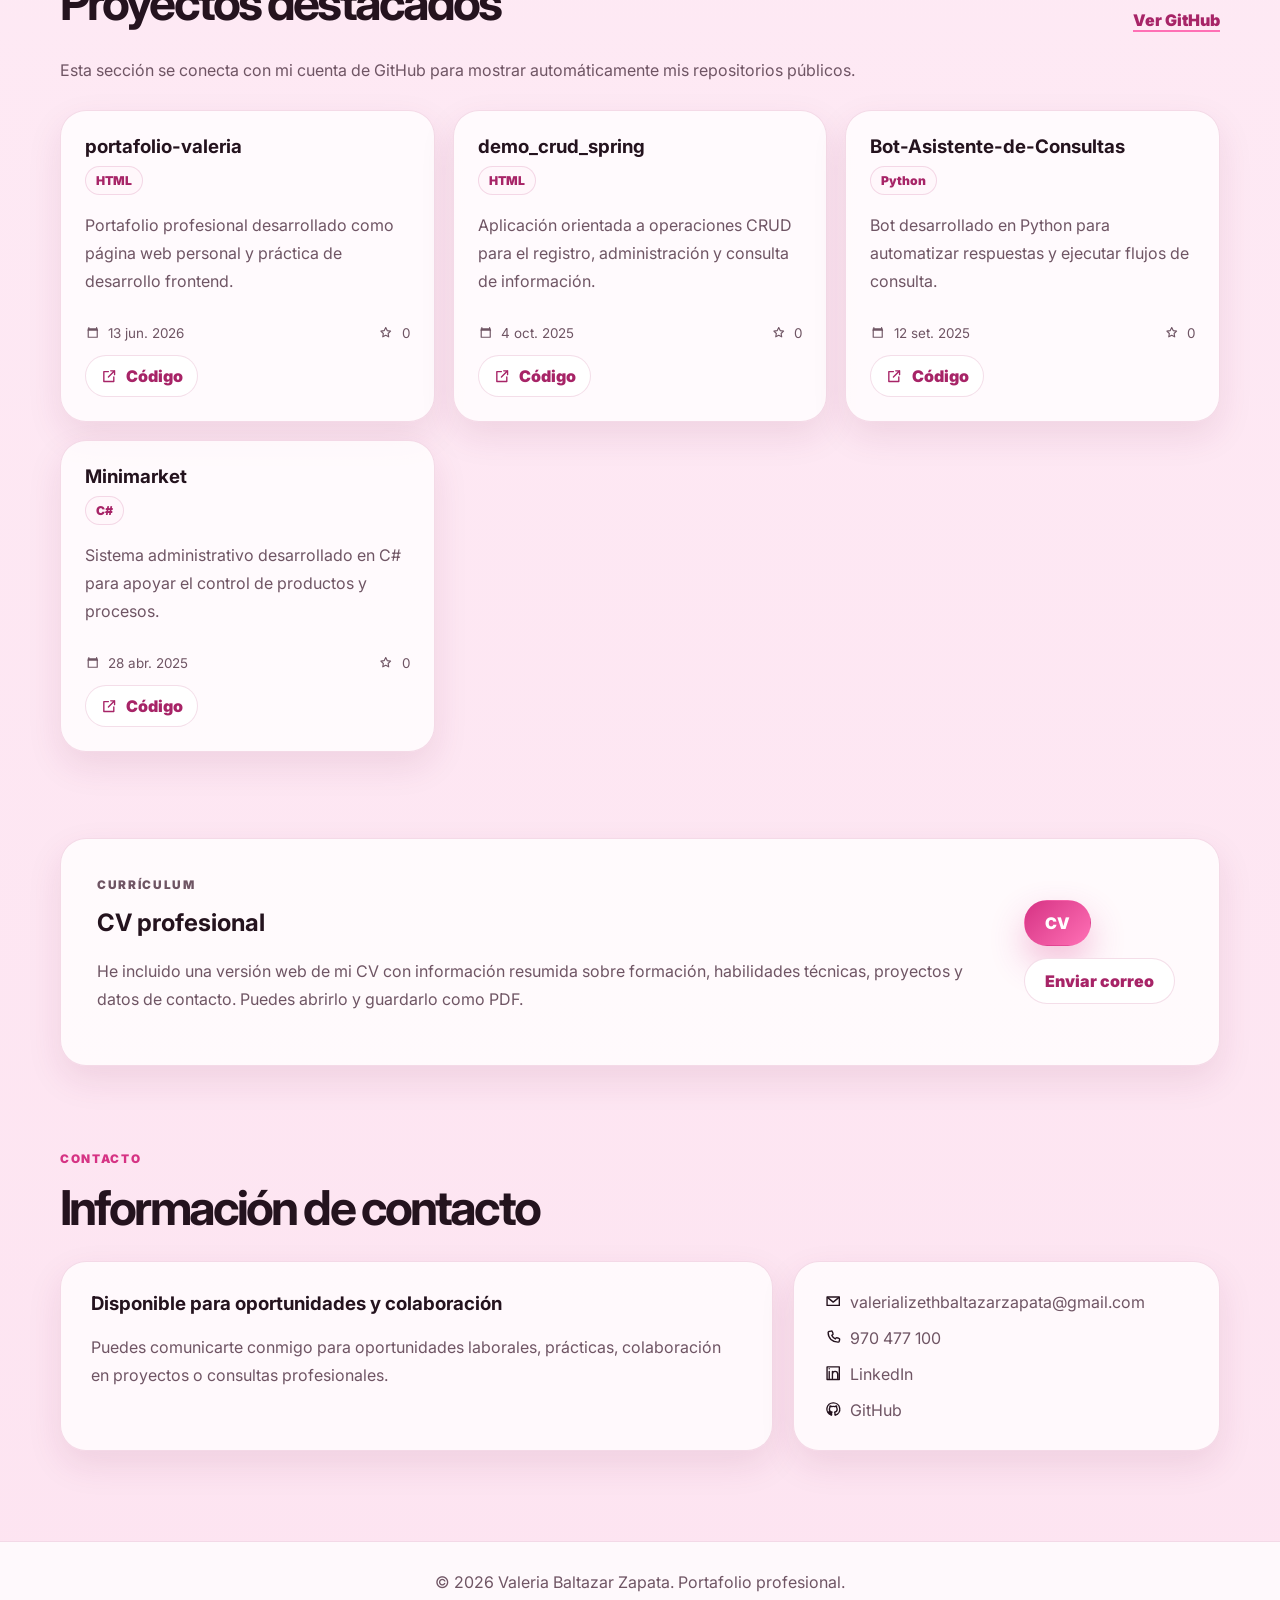
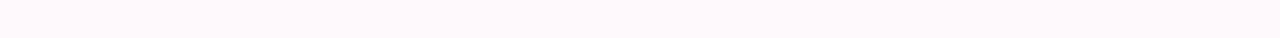
==== commit b6a0bf03: "Corregir navbar, boton de inicio y CV para PDF" ====
--- a/index.html
+++ b/index.html
@@ -1,126 +1,193 @@
 <!DOCTYPE html>
-<html lang="es" data-theme="dark">
+<html lang="es" data-theme="light">
 <head>
   <meta charset="UTF-8" />
   <meta name="viewport" content="width=device-width, initial-scale=1.0" />
+
+  <title>Valeria Baltazar Zapata | Portafolio</title>
   <meta name="description" content="Portafolio profesional de Valeria Baltazar Zapata, desarrolladora de software egresada de SENATI." />
   <meta name="author" content="Valeria Baltazar Zapata" />
-  <title>Valeria Baltazar Zapata | Desarrolladora de Software</title>
-  <script>
-    const savedTheme = localStorage.getItem('theme');
-    const prefersDark = window.matchMedia && window.matchMedia('(prefers-color-scheme: dark)').matches;
-    document.documentElement.setAttribute('data-theme', savedTheme || (prefersDark ? 'dark' : 'light'));
-  </script>
-  <link rel="preconnect" href="https://fonts.googleapis.com">
-  <link rel="preconnect" href="https://fonts.gstatic.com" crossorigin>
-  <link href="https://fonts.googleapis.com/css2?family=Inter:wght@400;500;600;700;800;900&display=swap" rel="stylesheet">
+
+  <link rel="preconnect" href="https://fonts.googleapis.com" />
+  <link rel="preconnect" href="https://fonts.gstatic.com" crossorigin />
+  <link href="https://fonts.googleapis.com/css2?family=Inter:wght@400;500;600;700;800;900&display=swap" rel="stylesheet" />
+
   <link rel="icon" type="image/png" href="assets/favicon.png" />
   <link rel="shortcut icon" href="assets/favicon.ico" />
+
   <link rel="stylesheet" href="css/styles.css" />
 </head>
+
 <body>
-  
-<svg class="svg-sprite" xmlns="http://www.w3.org/2000/svg" aria-hidden="true">
-  <symbol id="i-mail" viewBox="0 0 24 24"><path d="M4 6.5h16v11H4z" fill="none" stroke="currentColor" stroke-width="1.8" stroke-linejoin="round"/><path d="m4.7 7.2 7.3 5.9 7.3-5.9" fill="none" stroke="currentColor" stroke-width="1.8" stroke-linecap="round" stroke-linejoin="round"/></symbol>
-  <symbol id="i-phone" viewBox="0 0 24 24"><path d="M7.1 4.5 9.5 4c.6-.1 1.2.2 1.4.8l.8 2.5c.2.5 0 1.1-.4 1.4l-1.2.9a10 10 0 0 0 4.6 4.7l.9-1.2c.3-.4.9-.6 1.4-.4l2.5.9c.6.2.9.8.8 1.4l-.5 2.3c-.1.7-.7 1.2-1.4 1.2C10.8 18.6 5.4 13.2 5.4 6c0-.7.5-1.3 1.2-1.5Z" fill="none" stroke="currentColor" stroke-width="1.8" stroke-linecap="round" stroke-linejoin="round"/></symbol>
-  <symbol id="i-linkedin" viewBox="0 0 24 24"><path d="M4 3.8h16v16.4H4z" fill="none" stroke="currentColor" stroke-width="1.8" stroke-linejoin="round"/><path d="M7 10v7M7 7v.1M11 17v-7M11 13.2c0-2.2 1.3-3.6 3.3-3.6 2.1 0 3.3 1.4 3.3 3.8V17" fill="none" stroke="currentColor" stroke-width="1.8" stroke-linecap="round"/></symbol>
-  <symbol id="i-github" viewBox="0 0 24 24"><path d="M12 3.8a8.2 8.2 0 0 0-2.6 16c.4.1.5-.2.5-.4v-1.4c-2.1.5-2.6-.9-2.6-.9-.3-.8-.9-1.1-.9-1.1-.7-.5.1-.5.1-.5.8.1 1.2.8 1.2.8.7 1.2 1.9.9 2.3.7.1-.5.3-.9.5-1.1-1.7-.2-3.5-.9-3.5-3.8 0-.9.3-1.6.8-2.1-.1-.2-.4-1 .1-2.1 0 0 .7-.2 2.2.8a7.8 7.8 0 0 1 4 0c1.5-1 2.2-.8 2.2-.8.5 1.1.2 1.9.1 2.1.5.6.8 1.2.8 2.1 0 2.9-1.8 3.6-3.5 3.8.3.2.6.7.6 1.5v2.1c0 .2.1.5.6.4A8.2 8.2 0 0 0 12 3.8Z" fill="none" stroke="currentColor" stroke-width="1.55" stroke-linecap="round" stroke-linejoin="round"/></symbol>
-  <symbol id="i-code" viewBox="0 0 24 24"><path d="m9 8-4 4 4 4M15 8l4 4-4 4M13 5l-2 14" fill="none" stroke="currentColor" stroke-width="1.9" stroke-linecap="round" stroke-linejoin="round"/></symbol>
-  <symbol id="i-grad" viewBox="0 0 24 24"><path d="M3 8.2 12 4l9 4.2-9 4.2L3 8.2Z" fill="none" stroke="currentColor" stroke-width="1.8" stroke-linejoin="round"/><path d="M6.8 10.2v4.1c1.4 1.4 3.1 2.1 5.2 2.1s3.8-.7 5.2-2.1v-4.1M20 9v5" fill="none" stroke="currentColor" stroke-width="1.8" stroke-linecap="round"/></symbol>
-  <symbol id="i-calendar" viewBox="0 0 24 24"><path d="M6 4v3M18 4v3M4.5 8h15M5 6h14v13H5z" fill="none" stroke="currentColor" stroke-width="1.8" stroke-linecap="round" stroke-linejoin="round"/></symbol>
-  <symbol id="i-star" viewBox="0 0 24 24"><path d="m12 4 2.3 4.7 5.2.8-3.8 3.7.9 5.2-4.6-2.4-4.6 2.4.9-5.2-3.8-3.7 5.2-.8L12 4Z" fill="none" stroke="currentColor" stroke-width="1.7" stroke-linejoin="round"/></symbol>
-  <symbol id="i-external" viewBox="0 0 24 24"><path d="M14 5h5v5M19 5l-8 8M18 13v6H5V6h6" fill="none" stroke="currentColor" stroke-width="1.9" stroke-linecap="round" stroke-linejoin="round"/></symbol>
-  <symbol id="i-user" viewBox="0 0 24 24"><path d="M12 12.2a4.2 4.2 0 1 0 0-8.4 4.2 4.2 0 0 0 0 8.4ZM4.8 20c.9-3.3 3.5-5.2 7.2-5.2s6.3 1.9 7.2 5.2" fill="none" stroke="currentColor" stroke-width="1.8" stroke-linecap="round"/></symbol>
-</svg>
-
-  <div class="site-bg" aria-hidden="true"></div>
-
-  <header class="header" id="inicio">
-    <div class="topbar">
-      <nav class="navbar container" aria-label="Navegación principal">
-        <a href="#inicio" class="logo" aria-label="Ir al inicio">Valeria<span>.</span></a>
-
-        <ul class="nav-links" id="navLinks">
-          <li><a href="#sobre-mi">Sobre mí</a></li>
-          <li><a href="#habilidades">Habilidades</a></li>
-          <li><a href="#experiencia">Experiencia</a></li>
-          <li><a href="#proyectos">Proyectos</a></li>
-          <li><a href="#cv">CV</a></li>
-          <li><a href="#contacto">Contacto</a></li>
-        </ul>
-
-        <div class="nav-actions">
-          <button class="theme-toggle" id="themeToggle" type="button" aria-label="Cambiar tema">
-            <span class="theme-icon" aria-hidden="true">🌙</span>
-            <span class="theme-text">Oscuro</span>
-          </button>
-          <button class="menu-toggle" id="menuToggle" type="button" aria-label="Abrir menú" aria-expanded="false">
-            <span></span><span></span><span></span>
-          </button>
-        </div>
-      </nav>
-    </div>
-
-    <section class="hero container">
+  <!-- ÍCONOS SVG INTERNOS -->
+  <svg xmlns="http://www.w3.org/2000/svg" style="display:none">
+    <symbol id="icon-menu" viewBox="0 0 24 24">
+      <path d="M4 7h16M4 12h16M4 17h16" />
+    </symbol>
+
+    <symbol id="icon-close" viewBox="0 0 24 24">
+      <path d="M6 6l12 12M18 6 6 18" />
+    </symbol>
+
+    <symbol id="icon-up" viewBox="0 0 24 24">
+      <path d="M12 5l-7 7m7-7 7 7M12 5v14" />
+    </symbol>
+
+    <symbol id="icon-mail" viewBox="0 0 24 24">
+      <path d="M4 6.5h16v11H4z" />
+      <path d="m4.8 7.3 7.2 5.9 7.2-5.9" />
+    </symbol>
+
+    <symbol id="icon-phone" viewBox="0 0 24 24">
+      <path d="M7.2 4.5 9.5 4c.6-.1 1.2.2 1.4.8l.9 2.5c.2.5 0 1.1-.4 1.4l-1.2.9c1 2.1 2.5 3.6 4.6 4.7l.9-1.2c.3-.4.9-.6 1.4-.4l2.5.9c.6.2.9.8.8 1.4l-.5 2.3c-.1.7-.7 1.2-1.4 1.2C10.8 18.6 5.4 13.2 5.4 6c0-.7.5-1.3 1.2-1.5Z" />
+    </symbol>
+
+    <symbol id="icon-linkedin" viewBox="0 0 24 24">
+      <path d="M6.8 9.8v8.7M6.8 6.1v.1M11 18.5v-8.7M11 13.4c0-2.3 1.4-3.8 3.5-3.8 2.2 0 3.4 1.4 3.4 4v4.9M4 3.8h16v16.4H4z" />
+    </symbol>
+
+    <symbol id="icon-github" viewBox="0 0 24 24">
+      <path d="M12 3.8a8.2 8.2 0 0 0-2.6 16c.4.1.5-.2.5-.4v-1.5c-2.1.5-2.6-.9-2.6-.9-.4-.9-.9-1.1-.9-1.1-.7-.5.1-.5.1-.5.8.1 1.2.8 1.2.8.7 1.2 1.9.9 2.3.7.1-.5.3-.9.5-1.1-1.7-.2-3.5-.9-3.5-3.8 0-.9.3-1.6.8-2.1-.1-.2-.4-1 .1-2.1 0 0 .7-.2 2.2.8a7.8 7.8 0 0 1 4 0c1.5-1 2.2-.8 2.2-.8.5 1.1.2 1.9.1 2.1.5.6.8 1.2.8 2.1 0 2.9-1.8 3.6-3.5 3.8.3.2.6.7.6 1.5v2.1c0 .2.1.5.6.4A8.2 8.2 0 0 0 12 3.8Z" />
+    </symbol>
+
+    <symbol id="icon-code" viewBox="0 0 24 24">
+      <path d="m9 8-4 4 4 4M15 8l4 4-4 4M13 5l-2 14" />
+    </symbol>
+
+    <symbol id="icon-graduate" viewBox="0 0 24 24">
+      <path d="M3 8.2 12 4l9 4.2-9 4.2L3 8.2Z" />
+      <path d="M6.8 10.2v4.1c1.4 1.4 3.1 2.1 5.2 2.1s3.8-.7 5.2-2.1v-4.1M20 9v5" />
+    </symbol>
+
+    <symbol id="icon-calendar" viewBox="0 0 24 24">
+      <path d="M6 4v3M18 4v3M4.5 8h15M5 6h14v13H5z" />
+    </symbol>
+
+    <symbol id="icon-star" viewBox="0 0 24 24">
+      <path d="m12 4 2.3 4.7 5.2.8-3.8 3.7.9 5.2-4.6-2.4-4.6 2.4.9-5.2-3.8-3.7 5.2-.8L12 4Z" />
+    </symbol>
+
+    <symbol id="icon-external" viewBox="0 0 24 24">
+      <path d="M14 5h5v5M19 5l-8 8M18 13v6H5V6h6" />
+    </symbol>
+  </svg>
+
+  <div class="site-bg"></div>
+
+  <!-- NAVBAR -->
+  <header class="topbar">
+    <nav class="navbar section-container">
+      <a href="#inicio" class="logo">Valeria<span>.</span></a>
+
+      <ul class="nav-links" id="navLinks">
+        <li><a href="#sobre-mi">Sobre mí</a></li>
+        <li><a href="#habilidades">Habilidades</a></li>
+        <li><a href="#experiencia">Experiencia</a></li>
+        <li><a href="#proyectos">Proyectos</a></li>
+        <li><a href="#cv">CV</a></li>
+        <li><a href="#contacto">Contacto</a></li>
+      </ul>
+
+      <div class="nav-actions">
+        <button class="theme-toggle" id="themeToggle" type="button">
+          <span class="theme-icon">🌙</span>
+          <span class="theme-text">Oscuro</span>
+        </button>
+
+        <button class="menu-toggle" id="menuToggle" type="button" aria-label="Abrir menú">
+          <svg class="svg-icon"><use href="#icon-menu"></use></svg>
+        </button>
+      </div>
+    </nav>
+  </header>
+
+  <main>
+    <!-- INICIO -->
+    <section class="hero section-container" id="inicio">
       <div class="hero-content reveal">
         <p class="eyebrow">Portafolio profesional</p>
         <h1>Hola, soy <span>Valeria Baltazar Zapata</span></h1>
+
         <p class="hero-text">
-          Desarrolladora de software egresada de SENATI, con interés en el desarrollo web, la gestión de bases de datos
-          y la creación de soluciones digitales claras, funcionales y orientadas a la mejora de procesos.
+          Desarrolladora de software egresada de SENATI, con interés en la creación de soluciones digitales funcionales,
+          bien estructuradas y orientadas a la mejora de procesos. Mi enfoque combina desarrollo web, gestión de datos
+          y construcción de sistemas que respondan a necesidades reales.
         </p>
+
         <div class="hero-actions">
-          <a class="btn primary" href="#proyectos">Ver proyectos</a>
-          <a class="btn secondary" href="cv.html" target="_blank" rel="noopener">CV</a>
-        </div>
-        <div class="hero-stats" aria-label="Resumen profesional">
-          <div><strong>SENATI</strong><span>Egresada de Desarrollo de Software</span></div>
-          <div><strong>GitHub</strong><span>Repositorios públicos y práctica continua</span></div>
-          <div><strong>10+</strong><span>Tecnologías y herramientas</span></div>
-        </div>
-      </div>
-
-      <aside class="hero-card reveal delay-1" aria-label="Presentación profesional">
-        <div class="photo-frame">
-          <img src="assets/valeria.webp" alt="Retrato profesional de Valeria Baltazar Zapata" />
-        </div>
+          <a href="#proyectos" class="btn primary">Ver proyectos</a>
+          <a href="cv.html" class="btn secondary" target="_blank">CV</a>
+        </div>
+
+        <div class="hero-stats">
+          <div>
+            <strong>SENATI</strong>
+            <span>Egresada de Desarrollo de Software</span>
+          </div>
+          <div>
+            <strong>GitHub</strong>
+            <span>Repositorios públicos y práctica continua</span>
+          </div>
+          <div>
+            <strong>10+</strong>
+            <span>Tecnologías y herramientas</span>
+          </div>
+        </div>
+      </div>
+
+      <div class="hero-card reveal">
+        <div class="avatar-wrap">
+          <img src="assets/valeria-headshot.png" alt="Retrato profesional de Valeria Baltazar Zapata" class="avatar" />
+        </div>
+
         <div class="profile-card">
           <p class="profile-label">Perfil profesional</p>
           <h2>Desarrolladora de Software</h2>
-          <p>Formación técnica en desarrollo web, bases de datos y construcción de sistemas digitales.</p>
+          <p>Formación técnica en desarrollo web, bases de datos y construcción de soluciones digitales.</p>
+
           <div class="profile-badges">
-            <span><svg class="svg-icon" aria-hidden="true"><use href="#i-grad"></use></svg> Egresada SENATI</span>
-            <span><svg class="svg-icon" aria-hidden="true"><use href="#i-code"></use></svg> Desarrollo Web</span>
-          </div>
-        </div>
-      </aside>
-    </section>
-  </header>
-
-  <main>
-    <section class="section container" id="sobre-mi">
+            <span>
+              <svg class="svg-icon"><use href="#icon-graduate"></use></svg>
+              Egresada SENATI
+            </span>
+            <span>
+              <svg class="svg-icon"><use href="#icon-code"></use></svg>
+              Desarrollo Web
+            </span>
+          </div>
+        </div>
+      </div>
+    </section>
+
+    <!-- SOBRE MÍ -->
+    <section class="section-container" id="sobre-mi">
       <div class="section-heading reveal">
         <p class="eyebrow">Sobre mí</p>
         <h2>Perfil profesional</h2>
       </div>
+
       <div class="about-grid">
         <article class="card large-card reveal">
           <p>
-            Soy egresada de Desarrollo de Software en SENATI, con formación en programación, diseño de interfaces,
-            bases de datos y elaboración de soluciones informáticas. Me interesa participar en proyectos donde la tecnología
-            contribuya a optimizar procesos, ordenar información y ofrecer experiencias útiles para los usuarios.
+            Soy egresada de la carrera de Desarrollo de Software en SENATI, con formación en programación,
+            desarrollo de interfaces, bases de datos y elaboración de soluciones digitales. Me interesa participar
+            en proyectos donde la tecnología contribuya a optimizar procesos, mejorar la organización de la información
+            y ofrecer experiencias útiles para los usuarios.
           </p>
+
           <p>
-            Me caracterizo por trabajar con responsabilidad, organización y disposición para aprender continuamente.
-            Busco fortalecer mis competencias técnicas y aportar soluciones prácticas, claras y alineadas con objetivos reales.
+            Me caracterizo por mantener una forma de trabajo ordenada, responsable y enfocada en el aprendizaje continuo.
+            Busco fortalecer mis competencias técnicas y aportar valor a equipos de trabajo mediante soluciones claras,
+            prácticas y alineadas con objetivos reales.
           </p>
         </article>
-        <aside class="card info-card reveal delay-1">
+
+        <aside class="card info-card reveal">
           <h3>Información destacada</h3>
           <ul>
             <li><span>Nombre</span><strong>Valeria Baltazar Zapata</strong></li>
-            <li><span>Especialidad</span><strong>Desarrollo de Software</strong></li>
-            <li><span>Institución</span><strong>SENATI</strong></li>
+            <li><span>Profesión</span><strong>Desarrolladora de Software</strong></li>
+            <li><span>Formación</span><strong>SENATI</strong></li>
             <li><span>Estado académico</span><strong>Egresada</strong></li>
             <li><span>Enfoque</span><strong>Web, datos y sistemas</strong></li>
           </ul>
@@ -128,93 +195,169 @@
       </div>
     </section>
 
-    <section class="section container" id="habilidades">
+    <!-- HABILIDADES -->
+    <section class="section-container" id="habilidades">
       <div class="section-heading reveal">
         <p class="eyebrow">Habilidades</p>
         <h2>Tecnologías y herramientas</h2>
       </div>
+
       <p class="section-description reveal">
         Tecnologías utilizadas durante mi formación académica y en el desarrollo de proyectos prácticos.
       </p>
+
       <div class="skills-grid">
-        <article class="skill-card reveal"><span>01</span><h3>Frontend</h3><p>Construcción de interfaces con HTML, CSS y JavaScript, aplicando diseño responsive y navegación intuitiva.</p></article>
-        <article class="skill-card reveal delay-1"><span>02</span><h3>Programación</h3><p>Desarrollo de lógica y funcionalidades con Python, Java y C#, orientado a soluciones académicas y administrativas.</p></article>
-        <article class="skill-card reveal delay-2"><span>03</span><h3>Bases de datos</h3><p>Organización y consulta de información mediante MySQL, con enfoque en registros, control y gestión de datos.</p></article>
-        <article class="skill-card reveal delay-3"><span>04</span><h3>Herramientas</h3><p>Uso de GitHub, Visual Studio Code, Android Studio y herramientas de apoyo para desarrollo y documentación.</p></article>
-      </div>
-
-      <div class="tech-grid reveal" aria-label="Tecnologías">
-        <article class="tech-card"><span class="tech-icon html">HTML</span><strong>HTML</strong></article>
-        <article class="tech-card"><span class="tech-icon css">CSS</span><strong>CSS</strong></article>
-        <article class="tech-card"><span class="tech-icon js">JS</span><strong>JavaScript</strong></article>
-        <article class="tech-card"><span class="tech-icon py">PY</span><strong>Python</strong></article>
-        <article class="tech-card"><span class="tech-icon java">JAVA</span><strong>Java</strong></article>
-        <article class="tech-card"><span class="tech-icon cs">C#</span><strong>C#</strong></article>
-        <article class="tech-card"><span class="tech-icon sql">SQL</span><strong>MySQL</strong></article>
-        <article class="tech-card"><span class="tech-icon android">AND</span><strong>Android Studio</strong></article>
-        <article class="tech-card"><span class="tech-icon git">GIT</span><strong>GitHub</strong></article>
-        <article class="tech-card"><span class="tech-icon vscode">VS</span><strong>VS Code</strong></article>
-      </div>
-    </section>
-
-    <section class="section container" id="experiencia">
+        <article class="skill-card reveal">
+          <span>01</span>
+          <h3>Frontend</h3>
+          <p>Construcción de interfaces con HTML, CSS y JavaScript, aplicando diseño responsive y navegación clara.</p>
+        </article>
+
+        <article class="skill-card reveal">
+          <span>02</span>
+          <h3>Programación</h3>
+          <p>Desarrollo de lógica y funcionalidades con Python, Java y C#, orientado a soluciones académicas y administrativas.</p>
+        </article>
+
+        <article class="skill-card reveal">
+          <span>03</span>
+          <h3>Bases de datos</h3>
+          <p>Organización y gestión de información mediante MySQL, consultas, registros y control de datos.</p>
+        </article>
+
+        <article class="skill-card reveal">
+          <span>04</span>
+          <h3>Herramientas</h3>
+          <p>Uso de GitHub, Visual Studio Code, Android Studio y documentación técnica para proyectos de software.</p>
+        </article>
+      </div>
+
+      <div class="tech-grid reveal">
+        <span><b>HTML</b> HTML</span>
+        <span><b>CSS</b> CSS</span>
+        <span><b>JS</b> JavaScript</span>
+        <span><b>PY</b> Python</span>
+        <span><b>JAVA</b> Java</span>
+        <span><b>C#</b> C#</span>
+        <span><b>SQL</b> MySQL</span>
+        <span><b>AND</b> Android Studio</span>
+        <span><b>GIT</b> GitHub</span>
+        <span><b>VS</b> VS Code</span>
+      </div>
+    </section>
+
+    <!-- EXPERIENCIA -->
+    <section class="section-container" id="experiencia">
       <div class="section-heading reveal">
         <p class="eyebrow">Trayectoria</p>
         <h2>Formación y orientación profesional</h2>
       </div>
+
       <div class="timeline">
-        <article class="timeline-item reveal"><span class="timeline-dot"></span><div><h3>Desarrollo de Software — Egresada</h3><p class="timeline-meta">SENATI</p><p>Formación técnica orientada al análisis, desarrollo e implementación de soluciones informáticas.</p></div></article>
-        <article class="timeline-item reveal delay-1"><span class="timeline-dot"></span><div><h3>Proyectos académicos y prácticos</h3><p class="timeline-meta">Web · Sistemas · Gestión de datos</p><p>Desarrollo de proyectos enfocados en interfaces, sistemas administrativos, automatización y organización de información.</p></div></article>
-        <article class="timeline-item reveal delay-2"><span class="timeline-dot"></span><div><h3>Meta profesional</h3><p class="timeline-meta">Mejora continua</p><p>Continuar fortaleciendo mis competencias técnicas y aportar soluciones útiles en entornos profesionales reales.</p></div></article>
-      </div>
-    </section>
-
-    <section class="section container" id="proyectos">
+        <article class="timeline-item reveal">
+          <span class="timeline-dot"></span>
+          <div>
+            <h3>Desarrollo de Software — Egresada</h3>
+            <p class="timeline-meta">SENATI</p>
+            <p>Formación técnica orientada al análisis, desarrollo e implementación de soluciones informáticas.</p>
+          </div>
+        </article>
+
+        <article class="timeline-item reveal">
+          <span class="timeline-dot"></span>
+          <div>
+            <h3>Proyectos académicos y prácticos</h3>
+            <p class="timeline-meta">Web · Sistemas · Gestión de datos</p>
+            <p>Participación en proyectos enfocados en interfaces, sistemas administrativos y organización de información.</p>
+          </div>
+        </article>
+
+        <article class="timeline-item reveal">
+          <span class="timeline-dot"></span>
+          <div>
+            <h3>Meta profesional</h3>
+            <p class="timeline-meta">Mejora continua</p>
+            <p>Continuar fortaleciendo mis competencias técnicas y aportar soluciones útiles en entornos profesionales reales.</p>
+          </div>
+        </article>
+      </div>
+    </section>
+
+    <!-- PROYECTOS -->
+    <section class="section-container" id="proyectos">
       <div class="section-heading projects-heading reveal">
         <div>
           <p class="eyebrow">GitHub</p>
           <h2>Proyectos destacados</h2>
         </div>
-        <a class="github-link" href="https://github.com/ValeriaBaltazar19" target="_blank" rel="noopener"><svg class="svg-icon" aria-hidden="true"><use href="#i-github"></use></svg> Ver GitHub</a>
-      </div>
+
+        <a href="https://github.com/ValeriaBaltazar19" class="github-link" target="_blank">
+          Ver GitHub
+        </a>
+      </div>
+
       <p class="section-description reveal">
-        Repositorios públicos cargados desde mi cuenta de GitHub. Si no hay conexión, se muestran proyectos de respaldo incluidos en el portafolio.
+        Esta sección se conecta con mi cuenta de GitHub para mostrar automáticamente mis repositorios públicos.
       </p>
-      <div id="projectsGrid" class="projects-grid" aria-live="polite">
+
+      <div class="projects-grid" id="projectsGrid">
         <p class="loading-text">Cargando proyectos desde GitHub...</p>
       </div>
     </section>
 
-    <section class="section container" id="cv">
+    <!-- CV -->
+    <section class="section-container" id="cv">
       <div class="cv-card reveal">
         <div>
           <p class="eyebrow">Currículum</p>
           <h2>CV profesional</h2>
-          <p>Versión web de mi CV con formación, habilidades técnicas, proyectos y datos de contacto.</p>
-        </div>
+          <p>
+            He incluido una versión web de mi CV con información resumida sobre formación, habilidades técnicas,
+            proyectos y datos de contacto. Puedes abrirlo y guardarlo como PDF.
+          </p>
+        </div>
+
         <div class="cv-actions">
-          <a class="btn primary" href="cv.html" target="_blank" rel="noopener">CV</a>
-          <a class="btn secondary" href="mailto:valerializethbaltazarzapata@gmail.com">Enviar correo</a>
-        </div>
-      </div>
-    </section>
-
-    <section class="section container" id="contacto">
+          <a href="cv.html" class="btn primary" target="_blank">CV</a>
+          <a href="mailto:valerializethbaltazarzapata@gmail.com" class="btn secondary">Enviar correo</a>
+        </div>
+      </div>
+    </section>
+
+    <!-- CONTACTO -->
+    <section class="section-container" id="contacto">
       <div class="section-heading reveal">
         <p class="eyebrow">Contacto</p>
         <h2>Información de contacto</h2>
       </div>
+
       <div class="contact-grid">
         <article class="card contact-card reveal">
           <h3>Disponible para oportunidades y colaboración</h3>
-          <p>Para oportunidades laborales, prácticas, colaboración en proyectos o consultas profesionales, puedes comunicarte conmigo por estos medios.</p>
-        </article>
-        <article class="card contact-card reveal delay-1">
+          <p>
+            Puedes comunicarte conmigo para oportunidades laborales, prácticas, colaboración en proyectos
+            o consultas profesionales.
+          </p>
+        </article>
+
+        <article class="card contact-card reveal">
           <ul class="contact-list">
-            <li><svg class="svg-icon" aria-hidden="true"><use href="#i-mail"></use></svg><a href="mailto:valerializethbaltazarzapata@gmail.com">valerializethbaltazarzapata@gmail.com</a></li>
-            <li><svg class="svg-icon" aria-hidden="true"><use href="#i-phone"></use></svg><a href="tel:+51970477100">970 477 100</a></li>
-            <li><svg class="svg-icon" aria-hidden="true"><use href="#i-linkedin"></use></svg><a href="https://www.linkedin.com/in/valeria-baltazar-zapata-20b527378/" target="_blank" rel="noopener">LinkedIn</a></li>
-            <li><svg class="svg-icon" aria-hidden="true"><use href="#i-github"></use></svg><a href="https://github.com/ValeriaBaltazar19" target="_blank" rel="noopener">GitHub</a></li>
+            <li>
+              <svg class="svg-icon"><use href="#icon-mail"></use></svg>
+              <a href="mailto:valerializethbaltazarzapata@gmail.com">valerializethbaltazarzapata@gmail.com</a>
+            </li>
+            <li>
+              <svg class="svg-icon"><use href="#icon-phone"></use></svg>
+              <a href="tel:+51970477100">970 477 100</a>
+            </li>
+            <li>
+              <svg class="svg-icon"><use href="#icon-linkedin"></use></svg>
+              <a href="https://www.linkedin.com/in/valeria-baltazar-zapata-20b527378/" target="_blank">LinkedIn</a>
+            </li>
+            <li>
+              <svg class="svg-icon"><use href="#icon-github"></use></svg>
+              <a href="https://github.com/ValeriaBaltazar19" target="_blank">GitHub</a>
+            </li>
           </ul>
         </article>
       </div>
@@ -225,6 +368,12 @@
     <p>© <span id="year"></span> Valeria Baltazar Zapata. Portafolio profesional.</p>
   </footer>
 
+  <button class="back-to-top" id="backToTop" type="button" aria-label="Volver al inicio">
+    <svg viewBox="0 0 24 24" aria-hidden="true">
+      <path d="M12 5l-7 7m7-7 7 7M12 5v14" />
+    </svg>
+  </button>
+
   <script src="js/script.js"></script>
 </body>
-</html>
+</html>
--- a/css/styles.css
+++ b/css/styles.css
@@ -1,229 +1,1085 @@
 :root {
-  --bg: #fff8fc;
-  --bg-2: #fde7f2;
-  --surface: rgba(255, 255, 255, .78);
+  --bg: #fff3fa;
+  --bg-2: #fde4f1;
+  --surface: rgba(255, 255, 255, 0.78);
   --surface-strong: #ffffff;
-  --surface-soft: #fff1f8;
-  --text: #24121d;
-  --muted: #705565;
-  --border: rgba(178, 73, 128, .16);
-  --primary: #f25ea7;
-  --primary-2: #ff8fc7;
-  --primary-dark: #b73275;
-  --shadow: 0 26px 70px rgba(125, 25, 84, .16);
-  --shadow-soft: 0 16px 36px rgba(125, 25, 84, .10);
-  --radius: 28px;
+  --surface-soft: #fff7fb;
+  --text: #24131e;
+  --muted: #6f5564;
+  --border: rgba(183, 50, 117, 0.16);
+  --primary: #d63384;
+  --primary-2: #ff70b5;
+  --primary-dark: #a72467;
+  --shadow: 0 24px 60px rgba(119, 26, 77, 0.16);
+  --shadow-soft: 0 14px 35px rgba(119, 26, 77, 0.10);
+  --radius: 26px;
   --container: min(1160px, calc(100% - 32px));
 }
 
 html[data-theme="dark"] {
-  --bg: #11070f;
+  --bg: #120710;
   --bg-2: #21101d;
-  --surface: rgba(34, 15, 30, .78);
-  --surface-strong: #1a0d17;
-  --surface-soft: #2d1326;
+  --surface: rgba(33, 16, 29, 0.78);
+  --surface-strong: #1a0f18;
+  --surface-soft: #261321;
   --text: #fff0f7;
-  --muted: #d8bdcd;
-  --border: rgba(255, 146, 203, .14);
+  --muted: #d9bdcc;
+  --border: rgba(255, 152, 205, 0.16);
   --primary: #ff70b5;
-  --primary-2: #ffa5d0;
-  --primary-dark: #ff8bc4;
-  --shadow: 0 28px 70px rgba(0, 0, 0, .42);
-  --shadow-soft: 0 16px 36px rgba(0, 0, 0, .25);
-}
-
-* { box-sizing: border-box; }
-html { scroll-behavior: smooth; scroll-padding-top: 96px; }
+  --primary-2: #ff9ecc;
+  --primary-dark: #ff8fc4;
+  --shadow: 0 24px 60px rgba(0, 0, 0, 0.38);
+  --shadow-soft: 0 14px 35px rgba(0, 0, 0, 0.24);
+}
+
+* {
+  box-sizing: border-box;
+}
+
+html {
+  scroll-behavior: smooth;
+  scroll-padding-top: 96px;
+}
+
 body {
   margin: 0;
-  font-family: 'Inter', system-ui, -apple-system, BlinkMacSystemFont, 'Segoe UI', sans-serif;
+  padding-top: 86px;
+  min-height: 100vh;
+  font-family: "Inter", system-ui, sans-serif;
   color: var(--text);
-  background: radial-gradient(circle at 6% 8%, rgba(242, 94, 167, .22), transparent 28%), radial-gradient(circle at 92% 22%, rgba(255, 143, 199, .18), transparent 24%), linear-gradient(180deg, var(--bg), var(--bg-2));
-  min-height: 100vh;
-  transition: background .25s ease, color .25s ease;
-}
-a { color: inherit; text-decoration: none; }
-img { max-width: 100%; display: block; }
-button, a { -webkit-tap-highlight-color: transparent; }
-.container { width: var(--container); margin-inline: auto; }
-.svg-sprite { position: absolute; width: 0; height: 0; overflow: hidden; }
-.svg-icon { width: 1.15em; height: 1.15em; display: inline-block; vertical-align: -0.18em; flex: 0 0 auto; }
-
-.site-bg::before, .site-bg::after { content: ""; position: fixed; z-index: -1; border-radius: 999px; filter: blur(70px); opacity: .7; pointer-events: none; }
-.site-bg::before { width: 340px; height: 340px; left: -120px; top: 110px; background: rgba(242, 94, 167, .18); }
-.site-bg::after { width: 420px; height: 420px; right: -140px; top: 240px; background: rgba(193, 82, 144, .20); }
-
-.header { min-height: 100vh; }
-.topbar { position: sticky; top: 0; z-index: 999; backdrop-filter: blur(18px); background: linear-gradient(180deg, rgba(255,248,252,.9), rgba(255,248,252,.65)); border-bottom: 1px solid var(--border); }
-html[data-theme="dark"] .topbar { background: linear-gradient(180deg, rgba(17,7,15,.94), rgba(17,7,15,.68)); }
-.navbar { min-height: 84px; display: flex; align-items: center; justify-content: space-between; gap: 16px; }
-.logo { font-size: clamp(1.7rem, 2.3vw, 2.1rem); font-weight: 900; letter-spacing: -.07em; white-space: nowrap; }
-.logo span { color: var(--primary); }
-.nav-links { display: flex; align-items: center; gap: 8px; list-style: none; padding: 0; margin: 0; }
-.nav-links a { display: inline-flex; padding: 11px 13px; border-radius: 999px; color: var(--muted); font-weight: 800; font-size: .95rem; transition: .2s ease; }
-.nav-links a:hover, .nav-links a.active { color: var(--primary-dark); background: rgba(242, 94, 167, .11); }
-.nav-actions { display: flex; align-items: center; gap: 10px; }
-.theme-toggle, .menu-toggle { border: 1px solid var(--border); background: var(--surface); color: var(--text); box-shadow: var(--shadow-soft); cursor: pointer; }
-.theme-toggle { min-height: 46px; padding: 0 16px; border-radius: 999px; display: inline-flex; align-items: center; gap: 9px; font-weight: 900; }
-.menu-toggle { display: none; width: 46px; height: 46px; border-radius: 16px; align-items: center; justify-content: center; flex-direction: column; gap: 5px; }
-.menu-toggle span { width: 22px; height: 2px; background: currentColor; border-radius: 99px; transition: .2s ease; }
-.menu-toggle.active span:nth-child(1) { transform: translateY(7px) rotate(45deg); }
-.menu-toggle.active span:nth-child(2) { opacity: 0; }
-.menu-toggle.active span:nth-child(3) { transform: translateY(-7px) rotate(-45deg); }
-
-.hero { min-height: calc(100vh - 84px); display: grid; grid-template-columns: minmax(0, 1.06fr) minmax(330px, .94fr); align-items: center; gap: clamp(32px, 6vw, 74px); padding: 54px 0 92px; }
-.eyebrow { color: var(--primary); font-weight: 900; text-transform: uppercase; letter-spacing: .15em; font-size: .78rem; margin: 0 0 14px; }
-h1, h2, h3, p { margin-top: 0; }
-.hero h1 { font-size: clamp(2.65rem, 7vw, 5.6rem); line-height: .96; letter-spacing: -.075em; margin-bottom: 24px; }
-.hero h1 span { display: block; background: linear-gradient(90deg, var(--primary-dark), var(--primary), var(--primary-2)); -webkit-background-clip: text; background-clip: text; color: transparent; }
-.hero-text { max-width: 700px; color: var(--muted); line-height: 1.82; font-size: clamp(1rem, 1.4vw, 1.14rem); margin-bottom: 28px; }
-.hero-actions, .cv-actions, .cv-toolbar { display: flex; flex-wrap: wrap; gap: 13px; }
-.btn { min-height: 48px; display: inline-flex; align-items: center; justify-content: center; padding: 13px 20px; border-radius: 999px; border: 1px solid transparent; font-weight: 900; transition: transform .2s ease, box-shadow .2s ease; }
-.btn:hover { transform: translateY(-2px); }
-.btn.primary { color: white; background: linear-gradient(135deg, var(--primary-dark), var(--primary), var(--primary-2)); box-shadow: 0 16px 35px rgba(214, 51, 132, .27); }
-.btn.secondary { color: var(--primary-dark); background: var(--surface); border-color: var(--border); }
-.hero-stats { display: grid; grid-template-columns: repeat(3, minmax(0,1fr)); gap: 12px; margin-top: 30px; }
-.hero-stats div, .card, .skill-card, .project-card, .timeline-item, .cv-card { background: var(--surface); border: 1px solid var(--border); box-shadow: var(--shadow-soft); backdrop-filter: blur(16px); }
-.hero-stats div { border-radius: 22px; padding: 18px; }
-.hero-stats strong { display: block; color: var(--primary-dark); font-size: 1.25rem; margin-bottom: 4px; }
-.hero-stats span { color: var(--muted); font-weight: 700; font-size: .9rem; }
-.hero-card { position: relative; border-radius: 36px; padding: clamp(18px, 2.6vw, 28px); background: linear-gradient(180deg, var(--surface), rgba(255, 236, 246, .65)); border: 1px solid var(--border); box-shadow: var(--shadow); animation: floatCard 5s ease-in-out infinite alternate; }
-html[data-theme="dark"] .hero-card { background: linear-gradient(180deg, var(--surface), rgba(40, 17, 34, .72)); }
-.photo-frame { overflow: hidden; border-radius: 30px; border: 1px solid var(--border); background: var(--surface-strong); aspect-ratio: 4 / 5; }
-.photo-frame img { width: 100%; height: 100%; object-fit: cover; object-position: center top; }
-.profile-card { margin-top: 16px; background: var(--surface-strong); border: 1px solid var(--border); border-radius: 24px; padding: 22px; }
-.profile-label { color: var(--primary-dark); text-transform: uppercase; letter-spacing: .13em; font-size: .75rem; font-weight: 900; margin-bottom: 8px; }
-.profile-card h2 { font-size: 1.28rem; margin-bottom: 8px; }
-.profile-card p { color: var(--muted); line-height: 1.65; }
-.profile-badges { display: flex; flex-wrap: wrap; gap: 10px; }
-.profile-badges span, .github-link, .project-actions a { display: inline-flex; align-items: center; gap: 8px; }
-.profile-badges span { padding: 10px 14px; border-radius: 999px; background: var(--surface-soft); border: 1px solid var(--border); color: var(--primary-dark); font-weight: 900; }
-
-.section { padding: 70px 0 0; }
-.section-heading { margin-bottom: 24px; }
-.section-heading h2 { font-size: clamp(2rem, 4vw, 3.25rem); letter-spacing: -.06em; margin-bottom: 0; }
-.section-description { color: var(--muted); line-height: 1.75; max-width: 820px; }
-.about-grid, .contact-grid { display: grid; grid-template-columns: 1.25fr .75fr; gap: 20px; }
-.card, .skill-card, .project-card, .timeline-item, .cv-card { border-radius: var(--radius); }
-.card { padding: clamp(22px, 3vw, 30px); }
-.large-card p { color: var(--muted); line-height: 1.86; font-size: 1.03rem; }
-.large-card p:last-child { margin-bottom: 0; }
-.info-card ul { list-style: none; margin: 0; padding: 0; }
-.info-card li { display: grid; gap: 4px; padding: 14px 0; border-bottom: 1px solid var(--border); color: var(--muted); }
-.info-card li:last-child { border-bottom: 0; }
-.info-card span { color: var(--primary-dark); font-weight: 900; }
-.info-card strong { color: var(--text); }
-.skills-grid { display: grid; grid-template-columns: repeat(4, minmax(0,1fr)); gap: 18px; margin-top: 24px; }
-.skill-card { padding: 24px; min-height: 230px; transition: .22s ease; }
-.skill-card:hover, .project-card:hover, .tech-card:hover, .contact-card:hover { transform: translateY(-6px); box-shadow: var(--shadow); border-color: rgba(242, 94, 167, .30); }
-.skill-card span { color: var(--primary); font-weight: 900; }
-.skill-card h3 { margin: 16px 0 10px; }
-.skill-card p { color: var(--muted); line-height: 1.72; margin: 0; }
-.tech-grid { display: grid; grid-template-columns: repeat(5, minmax(0,1fr)); gap: 14px; margin-top: 28px; }
-.tech-card { display: flex; align-items: center; gap: 12px; padding: 16px; border-radius: 20px; background: var(--surface); border: 1px solid var(--border); box-shadow: var(--shadow-soft); transition: .22s ease; }
-.tech-icon { width: 44px; height: 44px; border-radius: 14px; display: grid; place-items: center; color: #fff; font-size: .68rem; font-weight: 900; letter-spacing: -.04em; flex: 0 0 auto; }
-.tech-card strong { font-size: .94rem; }
-.tech-icon.html { background: #e44d26; } .tech-icon.css { background: #264de4; } .tech-icon.js { background: #d2a800; } .tech-icon.py { background: #3473a6; } .tech-icon.java { background: #d7472f; } .tech-icon.cs { background: #68217a; } .tech-icon.sql { background: #0b78a8; } .tech-icon.android { background: #3ddc84; color: #173324; } .tech-icon.git { background: #24292f; } .tech-icon.vscode { background: #007acc; }
-.timeline { display: grid; gap: 18px; }
-.timeline-item { display: grid; grid-template-columns: auto 1fr; gap: 16px; padding: 24px; }
-.timeline-dot { width: 14px; height: 14px; border-radius: 99px; background: var(--primary); margin-top: 5px; box-shadow: 0 0 0 8px rgba(242, 94, 167, .12); }
-.timeline-meta { color: var(--primary-dark); font-weight: 900; margin-bottom: 8px; }
-.timeline-item p:last-child { color: var(--muted); line-height: 1.72; margin-bottom: 0; }
-.projects-heading { display: flex; align-items: end; justify-content: space-between; gap: 20px; }
-.github-link { color: var(--primary-dark); font-weight: 900; border-bottom: 2px solid var(--primary-2); padding-bottom: 4px; white-space: nowrap; }
-.projects-grid { display: grid; grid-template-columns: repeat(3, minmax(0,1fr)); gap: 20px; margin-top: 28px; }
-.project-card { padding: 24px; display: flex; flex-direction: column; min-height: 275px; transition: .22s ease; }
-.project-top { display: flex; justify-content: space-between; gap: 12px; align-items: flex-start; margin-bottom: 16px; }
-.project-title-wrap { display: flex; align-items: center; gap: 12px; min-width: 0; }
-.project-icon { width: 42px; height: 42px; border-radius: 14px; display: grid; place-items: center; background: var(--surface-soft); border: 1px solid var(--border); color: var(--primary-dark); flex: 0 0 auto; }
-.project-card h3 { font-size: 1.12rem; word-break: break-word; margin: 0; }
-.language { display: inline-flex; align-items: center; gap: 8px; background: var(--surface-soft); color: var(--primary-dark); border: 1px solid var(--border); border-radius: 999px; padding: 7px 10px; font-size: .78rem; font-weight: 900; white-space: nowrap; }
-.project-card p { color: var(--muted); line-height: 1.74; flex: 1; }
-.project-meta { display: flex; justify-content: space-between; gap: 10px; color: var(--muted); font-size: .86rem; margin-bottom: 16px; flex-wrap: wrap; }
-.project-meta span { display: inline-flex; align-items: center; gap: 6px; }
-.project-actions a { padding: 10px 14px; border-radius: 999px; border: 1px solid var(--border); font-weight: 900; color: var(--primary-dark); background: var(--surface-strong); }
-.loading-text { grid-column: 1 / -1; color: var(--muted); }
-.cv-card { padding: clamp(24px, 4vw, 38px); display: flex; justify-content: space-between; align-items: center; gap: 28px; background: linear-gradient(135deg, var(--surface), rgba(255, 237, 247, .72)); }
-html[data-theme="dark"] .cv-card { background: linear-gradient(135deg, var(--surface), rgba(40, 17, 34, .76)); }
-.cv-card p { color: var(--muted); line-height: 1.72; max-width: 700px; margin-bottom: 0; }
-.contact-grid { grid-template-columns: repeat(2, minmax(0,1fr)); padding-bottom: 88px; }
-.contact-card { transition: .22s ease; }
-.contact-card p { color: var(--muted); line-height: 1.72; margin-bottom: 0; }
-.contact-list { list-style: none; padding: 0; margin: 0; display: grid; gap: 16px; }
-.contact-list li { display: flex; align-items: center; gap: 12px; color: var(--muted); word-break: break-word; }
-.contact-list .svg-icon { width: 1.25rem; height: 1.25rem; color: var(--primary-dark); }
-.contact-list a:hover { color: var(--primary-dark); }
-.footer { text-align: center; padding: 30px 16px; color: var(--muted); background: var(--surface); border-top: 1px solid var(--border); }
-.reveal { opacity: 0; transform: translateY(22px); transition: opacity .7s ease, transform .7s ease; }
-.reveal.visible { opacity: 1; transform: translateY(0); }
-.delay-1 { transition-delay: .12s; } .delay-2 { transition-delay: .22s; } .delay-3 { transition-delay: .32s; }
-@keyframes floatCard { from { transform: translateY(0); } to { transform: translateY(-10px); } }
-
-/* CV */
-.cv-body { padding: 24px 0 44px; background: linear-gradient(180deg, var(--bg), var(--bg-2)); }
-.cv-toolbar { width: min(960px, calc(100% - 32px)); margin: 0 auto 18px; justify-content: flex-end; }
-.cv-page { width: min(960px, calc(100% - 32px)); margin: 0 auto; background: var(--surface-strong); border: 1px solid var(--border); border-radius: 28px; box-shadow: var(--shadow); padding: clamp(24px, 5vw, 46px); }
-.cv-header { display: flex; justify-content: space-between; align-items: flex-start; gap: 24px; border-bottom: 2px solid var(--surface-soft); padding-bottom: 24px; }
-.cv-header h1 { font-size: clamp(2rem, 5vw, 3.2rem); letter-spacing: -.06em; margin-bottom: 8px; }
-.cv-header h2 { color: var(--primary-dark); margin: 0; }
-.cv-photo { width: 130px; height: 160px; border-radius: 22px; object-fit: cover; object-position: center top; border: 1px solid var(--border); box-shadow: var(--shadow-soft); }
-.cv-contact { display: grid; grid-template-columns: repeat(2, minmax(0,1fr)); gap: 12px; margin: 24px 0; color: var(--muted); word-break: break-word; }
-.cv-contact span { display: flex; align-items: center; gap: 8px; }
-.cv-contact .svg-icon { color: var(--primary-dark); flex: 0 0 auto; }
-.cv-block { border-top: 1px solid var(--surface-soft); padding-top: 22px; margin-top: 22px; }
-.cv-block h3 { color: var(--primary-dark); margin-bottom: 12px; }
-.cv-block p, .cv-list { color: var(--muted); line-height: 1.76; }
-.cv-item { margin-bottom: 16px; }
-.cv-item strong { color: var(--text); }
-.cv-item p { margin: 6px 0 0; }
-.cv-tech-grid { display: grid; grid-template-columns: repeat(5, minmax(0,1fr)); gap: 12px; }
-.cv-tech-grid span { padding: 12px 14px; border-radius: 16px; border: 1px solid var(--border); background: var(--surface-soft); font-weight: 800; }
-.cv-list { padding-left: 20px; }
-
-@media (max-width: 1080px) {
-  .navbar { min-height: 78px; }
-  .nav-links { gap: 4px; }
-  .nav-links a { padding: 10px 9px; font-size: .9rem; }
-  .hero { grid-template-columns: 1fr; min-height: auto; text-align: left; padding-top: 44px; }
-  .hero-card { max-width: 520px; margin: 0 auto; }
-  .skills-grid, .projects-grid { grid-template-columns: repeat(2, minmax(0,1fr)); }
-  .tech-grid { grid-template-columns: repeat(4, minmax(0,1fr)); }
-}
+  background:
+    radial-gradient(circle at 10% 10%, rgba(214, 51, 132, 0.15), transparent 28%),
+    radial-gradient(circle at 90% 15%, rgba(255, 112, 181, 0.14), transparent 26%),
+    linear-gradient(180deg, var(--bg), var(--bg-2));
+}
+
+a {
+  color: inherit;
+  text-decoration: none;
+}
+
+img {
+  max-width: 100%;
+  display: block;
+}
+
+button,
+a {
+  -webkit-tap-highlight-color: transparent;
+}
+
+.section-container {
+  width: var(--container);
+  margin-inline: auto;
+}
+
+.svg-icon {
+  width: 1.15em;
+  height: 1.15em;
+  stroke: currentColor;
+  fill: none;
+  stroke-width: 1.8;
+  stroke-linecap: round;
+  stroke-linejoin: round;
+  flex: 0 0 auto;
+}
+
+/* NAVBAR FIJO */
+.topbar {
+  position: fixed;
+  top: 0;
+  left: 0;
+  width: 100%;
+  z-index: 9999;
+  background: rgba(255, 246, 251, 0.92);
+  backdrop-filter: blur(18px);
+  -webkit-backdrop-filter: blur(18px);
+  border-bottom: 1px solid var(--border);
+  box-shadow: 0 10px 30px rgba(214, 51, 132, 0.08);
+}
+
+html[data-theme="dark"] .topbar {
+  background: rgba(18, 7, 16, 0.92);
+}
+
+.navbar {
+  min-height: 86px;
+  display: flex;
+  align-items: center;
+  justify-content: space-between;
+  gap: 18px;
+}
+
+.logo {
+  font-size: clamp(1.45rem, 2vw, 2rem);
+  font-weight: 900;
+  letter-spacing: -0.07em;
+}
+
+.logo span {
+  color: var(--primary);
+}
+
+.nav-links {
+  list-style: none;
+  display: flex;
+  align-items: center;
+  gap: 8px;
+  margin: 0;
+  padding: 0;
+}
+
+.nav-links a {
+  display: block;
+  padding: 10px 13px;
+  color: var(--muted);
+  font-weight: 800;
+  font-size: 0.92rem;
+  border-radius: 999px;
+  transition: 0.25s ease;
+}
+
+.nav-links a:hover,
+.nav-links a.active {
+  background: rgba(214, 51, 132, 0.12);
+  color: var(--primary-dark);
+}
+
+.nav-actions {
+  display: flex;
+  align-items: center;
+  gap: 10px;
+}
+
+.theme-toggle,
+.menu-toggle {
+  border: 1px solid var(--border);
+  background: var(--surface-strong);
+  color: var(--text);
+  cursor: pointer;
+  box-shadow: var(--shadow-soft);
+}
+
+.theme-toggle {
+  min-height: 44px;
+  padding: 0 16px;
+  border-radius: 999px;
+  display: inline-flex;
+  align-items: center;
+  gap: 8px;
+  font-weight: 800;
+}
+
+.menu-toggle {
+  width: 44px;
+  height: 44px;
+  border-radius: 14px;
+  display: none;
+  place-items: center;
+}
+
+/* HERO */
+.hero {
+  min-height: calc(100vh - 86px);
+  display: grid;
+  grid-template-columns: minmax(0, 1.05fr) minmax(320px, 0.95fr);
+  align-items: center;
+  gap: clamp(32px, 6vw, 78px);
+  padding: 58px 0 90px;
+}
+
+.eyebrow {
+  color: var(--primary);
+  font-weight: 900;
+  text-transform: uppercase;
+  letter-spacing: 0.14em;
+  font-size: 0.74rem;
+  margin: 0 0 12px;
+}
+
+h1,
+h2,
+h3,
+p {
+  margin-top: 0;
+}
+
+.hero h1 {
+  font-size: clamp(2.45rem, 6vw, 5rem);
+  line-height: 0.98;
+  letter-spacing: -0.075em;
+  margin-bottom: 22px;
+}
+
+.hero h1 span {
+  color: var(--primary);
+}
+
+.hero-text,
+.section-description,
+.large-card p,
+.skill-card p,
+.timeline-item p,
+.project-card p,
+.cv-card p,
+.contact-card p {
+  color: var(--muted);
+  line-height: 1.75;
+}
+
+.hero-text {
+  max-width: 690px;
+  font-size: clamp(1rem, 1.3vw, 1.1rem);
+  margin-bottom: 28px;
+}
+
+.hero-actions,
+.cv-actions {
+  display: flex;
+  gap: 12px;
+  flex-wrap: wrap;
+}
+
+.btn {
+  display: inline-flex;
+  align-items: center;
+  justify-content: center;
+  min-height: 46px;
+  padding: 12px 20px;
+  border-radius: 999px;
+  font-weight: 900;
+  border: 1px solid transparent;
+  transition: 0.25s ease;
+}
+
+.btn:hover {
+  transform: translateY(-3px);
+}
+
+.btn.primary {
+  color: #fff;
+  background: linear-gradient(135deg, var(--primary), var(--primary-2));
+  box-shadow: 0 16px 35px rgba(214, 51, 132, 0.30);
+}
+
+.btn.secondary {
+  color: var(--primary-dark);
+  background: var(--surface-strong);
+  border-color: var(--border);
+}
+
+.hero-stats {
+  display: grid;
+  grid-template-columns: repeat(3, 1fr);
+  gap: 14px;
+  margin-top: 28px;
+}
+
+.hero-stats div {
+  background: var(--surface);
+  border: 1px solid var(--border);
+  border-radius: 20px;
+  padding: 18px;
+  box-shadow: var(--shadow-soft);
+}
+
+.hero-stats strong {
+  display: block;
+  color: var(--primary-dark);
+  margin-bottom: 6px;
+  font-size: 1.1rem;
+}
+
+.hero-stats span {
+  color: var(--muted);
+  font-size: 0.88rem;
+  font-weight: 700;
+}
+
+.hero-card {
+  background: var(--surface);
+  border: 1px solid var(--border);
+  border-radius: 34px;
+  padding: clamp(20px, 3vw, 30px);
+  box-shadow: var(--shadow);
+}
+
+.avatar-wrap {
+  border-radius: 26px;
+  overflow: hidden;
+  border: 1px solid var(--border);
+  background: #fff;
+}
+
+.avatar {
+  width: 100%;
+  aspect-ratio: 4 / 5;
+  object-fit: cover;
+  object-position: center top;
+}
+
+.profile-card {
+  margin-top: 16px;
+  padding: 20px;
+  border-radius: 22px;
+  background: var(--surface-strong);
+  border: 1px solid var(--border);
+}
+
+.profile-label {
+  color: var(--primary-dark);
+  font-size: 0.74rem;
+  letter-spacing: 0.14em;
+  text-transform: uppercase;
+  font-weight: 900;
+  margin-bottom: 8px;
+}
+
+.profile-card h2 {
+  margin-bottom: 8px;
+  font-size: 1.25rem;
+}
+
+.profile-badges {
+  display: flex;
+  flex-wrap: wrap;
+  gap: 10px;
+  margin-top: 16px;
+}
+
+.profile-badges span {
+  display: inline-flex;
+  align-items: center;
+  gap: 8px;
+  background: var(--surface-soft);
+  color: var(--primary-dark);
+  border: 1px solid var(--border);
+  border-radius: 999px;
+  padding: 9px 13px;
+  font-weight: 800;
+  font-size: 0.88rem;
+}
+
+/* SECCIONES */
+.section-heading {
+  margin: 86px 0 24px;
+}
+
+.section-heading h2 {
+  font-size: clamp(2rem, 4vw, 3rem);
+  letter-spacing: -0.06em;
+  margin-bottom: 0;
+}
+
+.about-grid,
+.contact-grid {
+  display: grid;
+  grid-template-columns: 1.25fr 0.75fr;
+  gap: 20px;
+}
+
+.card,
+.skill-card,
+.timeline-item,
+.project-card,
+.cv-card {
+  background: var(--surface);
+  border: 1px solid var(--border);
+  border-radius: var(--radius);
+  box-shadow: var(--shadow-soft);
+}
+
+.card {
+  padding: clamp(22px, 3vw, 30px);
+}
+
+.info-card ul {
+  list-style: none;
+  padding: 0;
+  margin: 0;
+}
+
+.info-card li {
+  display: grid;
+  gap: 4px;
+  padding: 12px 0;
+  border-bottom: 1px solid var(--border);
+}
+
+.info-card li:last-child {
+  border-bottom: 0;
+}
+
+.info-card span {
+  color: var(--primary-dark);
+  font-size: 0.75rem;
+  font-weight: 900;
+  text-transform: uppercase;
+}
+
+.info-card strong {
+  color: var(--text);
+  font-size: 0.94rem;
+}
+
+/* HABILIDADES */
+.skills-grid {
+  display: grid;
+  grid-template-columns: repeat(4, 1fr);
+  gap: 18px;
+  margin-top: 24px;
+}
+
+.skill-card {
+  padding: 24px;
+  transition: 0.25s ease;
+}
+
+.skill-card:hover,
+.project-card:hover,
+.contact-card:hover {
+  transform: translateY(-5px);
+  box-shadow: var(--shadow);
+}
+
+.skill-card span {
+  color: var(--primary);
+  font-weight: 900;
+}
+
+.skill-card h3 {
+  margin: 16px 0 10px;
+}
+
+.tech-grid {
+  display: grid;
+  grid-template-columns: repeat(5, 1fr);
+  gap: 12px;
+  margin-top: 24px;
+}
+
+.tech-grid span {
+  display: flex;
+  align-items: center;
+  gap: 8px;
+  background: var(--surface-strong);
+  border: 1px solid var(--border);
+  border-radius: 999px;
+  padding: 10px 13px;
+  color: var(--muted);
+  font-weight: 800;
+  font-size: 0.9rem;
+}
+
+.tech-grid b {
+  color: var(--primary-dark);
+  font-size: 0.75rem;
+}
+
+/* TIMELINE */
+.timeline {
+  display: grid;
+  gap: 18px;
+}
+
+.timeline-item {
+  display: grid;
+  grid-template-columns: auto 1fr;
+  gap: 16px;
+  padding: 24px;
+}
+
+.timeline-dot {
+  width: 14px;
+  height: 14px;
+  margin-top: 6px;
+  background: var(--primary);
+  border-radius: 50%;
+  box-shadow: 0 0 0 8px rgba(214, 51, 132, 0.12);
+}
+
+.timeline-meta {
+  color: var(--primary-dark);
+  font-weight: 900;
+  margin-bottom: 8px;
+}
+
+/* PROYECTOS */
+.projects-heading {
+  display: flex;
+  justify-content: space-between;
+  align-items: end;
+  gap: 18px;
+}
+
+.github-link {
+  color: var(--primary-dark);
+  font-weight: 900;
+  border-bottom: 2px solid var(--primary-2);
+}
+
+.projects-grid {
+  display: grid;
+  grid-template-columns: repeat(3, 1fr);
+  gap: 18px;
+  margin-top: 26px;
+}
+
+.project-card {
+  padding: 24px;
+  display: flex;
+  flex-direction: column;
+  min-height: 250px;
+  transition: 0.25s ease;
+}
+
+.project-card h3 {
+  margin-bottom: 8px;
+  word-break: break-word;
+}
+
+.language {
+  display: inline-flex;
+  width: fit-content;
+  background: var(--surface-soft);
+  color: var(--primary-dark);
+  border: 1px solid var(--border);
+  border-radius: 999px;
+  padding: 6px 10px;
+  font-size: 0.76rem;
+  font-weight: 900;
+}
+
+.project-card p {
+  flex: 1;
+  margin-top: 16px;
+}
+
+.project-meta {
+  display: flex;
+  justify-content: space-between;
+  gap: 10px;
+  color: var(--muted);
+  font-size: 0.84rem;
+  margin: 14px 0;
+}
+
+.project-meta span,
+.project-actions a,
+.contact-list li {
+  display: inline-flex;
+  align-items: center;
+  gap: 8px;
+}
+
+.project-actions a {
+  width: fit-content;
+  padding: 10px 14px;
+  border-radius: 999px;
+  background: var(--surface-strong);
+  border: 1px solid var(--border);
+  color: var(--primary-dark);
+  font-weight: 900;
+}
+
+/* CV CARD */
+.cv-card {
+  margin-top: 86px;
+  padding: clamp(24px, 4vw, 36px);
+  display: flex;
+  justify-content: space-between;
+  align-items: center;
+  gap: 28px;
+}
+
+/* CONTACTO */
+.contact-grid {
+  margin-bottom: 90px;
+}
+
+.contact-card {
+  transition: 0.25s ease;
+}
+
+.contact-list {
+  list-style: none;
+  display: grid;
+  gap: 16px;
+  padding: 0;
+  margin: 0;
+}
+
+.contact-list a {
+  color: var(--muted);
+  word-break: break-word;
+}
+
+.contact-list a:hover {
+  color: var(--primary-dark);
+}
+
+/* FOOTER */
+.footer {
+  text-align: center;
+  padding: 30px 16px;
+  background: var(--surface);
+  border-top: 1px solid var(--border);
+  color: var(--muted);
+}
+
+/* BOTÓN VOLVER ARRIBA */
+.back-to-top {
+  position: fixed;
+  right: 24px;
+  bottom: 24px;
+  width: 52px;
+  height: 52px;
+  border: none;
+  border-radius: 50%;
+  background: linear-gradient(135deg, var(--primary), var(--primary-2));
+  color: #fff;
+  display: grid;
+  place-items: center;
+  cursor: pointer;
+  z-index: 9998;
+  box-shadow: 0 16px 35px rgba(214, 51, 132, 0.35);
+  opacity: 0;
+  visibility: hidden;
+  transform: translateY(18px);
+  transition: 0.3s ease;
+}
+
+.back-to-top.show {
+  opacity: 1;
+  visibility: visible;
+  transform: translateY(0);
+}
+
+.back-to-top:hover {
+  transform: translateY(-4px);
+}
+
+.back-to-top svg {
+  width: 24px;
+  height: 24px;
+}
+
+.back-to-top path {
+  fill: none;
+  stroke: currentColor;
+  stroke-width: 2.4;
+  stroke-linecap: round;
+  stroke-linejoin: round;
+}
+
+/* ANIMACIONES */
+.reveal {
+  opacity: 0;
+  transform: translateY(24px);
+  transition: 0.75s ease;
+}
+
+.reveal.visible {
+  opacity: 1;
+  transform: translateY(0);
+}
+
+/* RESPONSIVE */
+@media (max-width: 1100px) {
+  .hero {
+    grid-template-columns: 1fr;
+  }
+
+  .hero-card {
+    max-width: 520px;
+    margin-inline: auto;
+  }
+
+  .skills-grid,
+  .projects-grid {
+    grid-template-columns: repeat(2, 1fr);
+  }
+
+  .tech-grid {
+    grid-template-columns: repeat(4, 1fr);
+  }
+}
+
 @media (max-width: 820px) {
-  html { scroll-padding-top: 84px; }
-  :root { --container: min(100% - 28px, 1160px); }
-  .menu-toggle { display: inline-flex; }
-  .theme-toggle .theme-text { display: none; }
-  .nav-links { position: fixed; top: 84px; left: 14px; right: 14px; display: grid; gap: 4px; padding: 14px; border: 1px solid var(--border); border-radius: 22px; background: var(--surface-strong); box-shadow: var(--shadow); opacity: 0; visibility: hidden; pointer-events: none; transform: translateY(-10px) scale(.98); transition: opacity .22s ease, transform .22s ease, visibility .22s; }
-  .nav-links.open { opacity: 1; visibility: visible; pointer-events: auto; transform: translateY(0) scale(1); }
-  .nav-links a { padding: 14px 16px; font-size: .98rem; }
-  .hero { padding: 32px 0 70px; gap: 34px; }
-  .hero h1 { font-size: clamp(2.35rem, 13vw, 4.2rem); }
-  .hero-stats, .about-grid, .skills-grid, .projects-grid, .contact-grid, .cv-contact, .cv-tech-grid { grid-template-columns: 1fr; }
-  .tech-grid { grid-template-columns: repeat(2, minmax(0,1fr)); }
-  .projects-heading, .cv-card, .cv-header { flex-direction: column; align-items: flex-start; }
-  .section { padding-top: 60px; }
-  .contact-grid { padding-bottom: 70px; }
-  .cv-toolbar { justify-content: flex-start; }
-}
-@media (max-width: 520px) {
-  .hero-actions, .cv-actions, .cv-toolbar { width: 100%; }
-  .btn { width: 100%; }
-  .hero-card { border-radius: 28px; padding: 14px; }
-  .photo-frame { border-radius: 24px; }
-  .profile-card { border-radius: 20px; padding: 18px; }
-  .tech-grid { grid-template-columns: 1fr; }
-  .project-top, .project-meta { flex-direction: column; align-items: flex-start; }
-  .language { white-space: normal; }
-  .cv-page { width: calc(100% - 22px); border-radius: 20px; padding: 22px; }
-  .cv-photo { width: 120px; height: 146px; }
-}
-@media (prefers-reduced-motion: reduce) {
-  *, *::before, *::after { animation-duration: .01ms !important; animation-iteration-count: 1 !important; scroll-behavior: auto !important; transition-duration: .01ms !important; }
-  .reveal { opacity: 1; transform: none; }
-}
+  body {
+    padding-top: 76px;
+  }
+
+  .navbar {
+    min-height: 76px;
+  }
+
+  .theme-toggle .theme-text {
+    display: none;
+  }
+
+  .menu-toggle {
+    display: grid;
+  }
+
+  .nav-links {
+    position: fixed;
+    top: 82px;
+    left: 16px;
+    right: 16px;
+    display: none;
+    flex-direction: column;
+    align-items: stretch;
+    padding: 14px;
+    background: var(--surface-strong);
+    border: 1px solid var(--border);
+    border-radius: 22px;
+    box-shadow: var(--shadow);
+  }
+
+  .nav-links.open {
+    display: flex;
+  }
+
+  .nav-links a {
+    padding: 14px 16px;
+  }
+
+  .hero {
+    padding: 42px 0 70px;
+  }
+
+  .hero-stats,
+  .about-grid,
+  .contact-grid,
+  .cv-card {
+    grid-template-columns: 1fr;
+  }
+
+  .about-grid,
+  .contact-grid {
+    display: grid;
+  }
+
+  .cv-card,
+  .projects-heading {
+    flex-direction: column;
+    align-items: flex-start;
+  }
+
+  .skills-grid,
+  .projects-grid,
+  .tech-grid {
+    grid-template-columns: 1fr;
+  }
+}
+
+@media (max-width: 480px) {
+  .section-container {
+    width: min(100% - 24px, 1160px);
+  }
+
+  .hero h1 {
+    font-size: 2.65rem;
+  }
+
+  .btn {
+    width: 100%;
+  }
+
+  .hero-actions,
+  .cv-actions {
+    width: 100%;
+  }
+
+  .back-to-top {
+    width: 46px;
+    height: 46px;
+    right: 16px;
+    bottom: 16px;
+  }
+}
+
+/* ============================= */
+/* CV WEB */
+/* ============================= */
+
+.cv-body {
+  background: #fdf3f8;
+  padding: 24px 0;
+}
+
+.cv-toolbar {
+  width: min(920px, calc(100% - 32px));
+  margin: 0 auto 18px;
+  display: flex;
+  justify-content: flex-end;
+  gap: 12px;
+  flex-wrap: wrap;
+}
+
+.cv-page {
+  width: min(920px, calc(100% - 32px));
+  margin: 0 auto;
+  background: #fff;
+  color: #1f1720;
+  border-radius: 24px;
+  padding: 34px 42px;
+  box-shadow: 0 24px 60px rgba(119, 26, 77, 0.14);
+  border: 1px solid rgba(214, 51, 132, 0.12);
+}
+
+.cv-header {
+  display: flex;
+  justify-content: space-between;
+  gap: 24px;
+  padding-bottom: 18px;
+  border-bottom: 2px solid #f5cfe1;
+}
+
+.cv-header h1 {
+  font-size: 34px;
+  line-height: 1.1;
+  margin: 0 0 6px;
+  color: #23121d;
+}
+
+.cv-header h2 {
+  font-size: 18px;
+  margin: 0;
+  color: #b73275;
+}
+
+.cv-contact {
+  display: grid;
+  grid-template-columns: repeat(2, 1fr);
+  gap: 10px 18px;
+  margin: 18px 0;
+  font-size: 13px;
+  color: #5f4a58;
+}
+
+.cv-contact span {
+  display: flex;
+  align-items: center;
+  gap: 8px;
+  word-break: break-word;
+}
+
+.cv-block {
+  padding-top: 16px;
+  margin-top: 16px;
+  border-top: 1px solid #f3d2e2;
+}
+
+.cv-block h3 {
+  margin: 0 0 10px;
+  color: #b73275;
+  font-size: 16px;
+  text-transform: uppercase;
+  letter-spacing: 0.04em;
+}
+
+.cv-block p,
+.cv-list,
+.cv-item p {
+  font-size: 13px;
+  line-height: 1.55;
+  color: #4f4450;
+}
+
+.cv-item {
+  margin-bottom: 10px;
+}
+
+.cv-item strong {
+  color: #24131e;
+}
+
+.cv-list {
+  padding-left: 18px;
+}
+
+/* Habilidades compactas del CV */
+.cv-skills-box {
+  display: grid;
+  grid-template-columns: repeat(2, 1fr);
+  border: 1px solid #f0bfd7;
+  border-radius: 14px;
+  overflow: hidden;
+  background: #fffafd;
+}
+
+.cv-skill-item {
+  padding: 10px 12px;
+  border-right: 1px solid #f0bfd7;
+  border-bottom: 1px solid #f0bfd7;
+}
+
+.cv-skill-item:nth-child(2n) {
+  border-right: none;
+}
+
+.cv-skill-item:nth-last-child(-n + 2) {
+  border-bottom: none;
+}
+
+.cv-skill-item strong {
+  display: block;
+  font-size: 12px;
+  color: #b73275;
+  margin-bottom: 3px;
+}
+
+.cv-skill-item span {
+  display: block;
+  font-size: 12px;
+  line-height: 1.35;
+  color: #4f4450;
+}
+
+@media (max-width: 700px) {
+  .cv-page {
+    padding: 26px 22px;
+  }
+
+  .cv-header {
+    flex-direction: column;
+  }
+
+  .cv-contact,
+  .cv-skills-box {
+    grid-template-columns: 1fr;
+  }
+
+  .cv-skill-item,
+  .cv-skill-item:nth-child(2n),
+  .cv-skill-item:nth-last-child(-n + 2) {
+    border-right: none;
+    border-bottom: 1px solid #f0bfd7;
+  }
+
+  .cv-skill-item:last-child {
+    border-bottom: none;
+  }
+}
+
+/* IMPRESIÓN DEL CV */
 @media print {
-  .no-print, .cv-toolbar { display: none !important; }
-  body { background: #fff !important; color: #171717; }
-  .cv-page { box-shadow: none; border: 0; width: 100%; border-radius: 0; }
-}
+  @page {
+    size: A4;
+    margin: 10mm;
+  }
+
+  html,
+  body {
+    background: #fff !important;
+    padding: 0 !important;
+    margin: 0 !important;
+  }
+
+  .cv-toolbar,
+  .no-print,
+  .topbar,
+  .navbar,
+  .back-to-top,
+  .footer {
+    display: none !important;
+  }
+
+  .cv-page {
+    width: 100% !important;
+    max-width: none !important;
+    margin: 0 !important;
+    padding: 0 !important;
+    border: none !important;
+    box-shadow: none !important;
+    border-radius: 0 !important;
+  }
+
+  .cv-header {
+    padding-bottom: 10px !important;
+    margin-bottom: 8px !important;
+  }
+
+  .cv-header h1 {
+    font-size: 25px !important;
+  }
+
+  .cv-header h2 {
+    font-size: 14px !important;
+  }
+
+  .eyebrow {
+    font-size: 10px !important;
+    margin-bottom: 4px !important;
+  }
+
+  .cv-contact {
+    grid-template-columns: repeat(2, 1fr) !important;
+    gap: 5px 12px !important;
+    margin: 10px 0 !important;
+    font-size: 10.5px !important;
+  }
+
+  .cv-block {
+    margin-top: 8px !important;
+    padding-top: 8px !important;
+    page-break-inside: avoid;
+    break-inside: avoid;
+  }
+
+  .cv-block h3 {
+    font-size: 12px !important;
+    margin-bottom: 5px !important;
+  }
+
+  .cv-block p,
+  .cv-list,
+  .cv-item p {
+    font-size: 10.5px !important;
+    line-height: 1.35 !important;
+    margin-bottom: 5px !important;
+  }
+
+  .cv-item {
+    margin-bottom: 6px !important;
+    page-break-inside: avoid;
+    break-inside: avoid;
+  }
+
+  .cv-list {
+    margin-top: 4px !important;
+    padding-left: 16px !important;
+  }
+
+  .cv-list li {
+    margin-bottom: 3px !important;
+  }
+
+  .cv-skills-box {
+    grid-template-columns: repeat(2, 1fr) !important;
+    border-radius: 8px !important;
+    page-break-inside: avoid;
+    break-inside: avoid;
+  }
+
+  .cv-skill-item {
+    padding: 6px 8px !important;
+  }
+
+  .cv-skill-item strong {
+    font-size: 10px !important;
+    margin-bottom: 2px !important;
+  }
+
+  .cv-skill-item span {
+    font-size: 9.8px !important;
+    line-height: 1.25 !important;
+  }
+
+  a {
+    color: inherit !important;
+    text-decoration: none !important;
+  }
+}
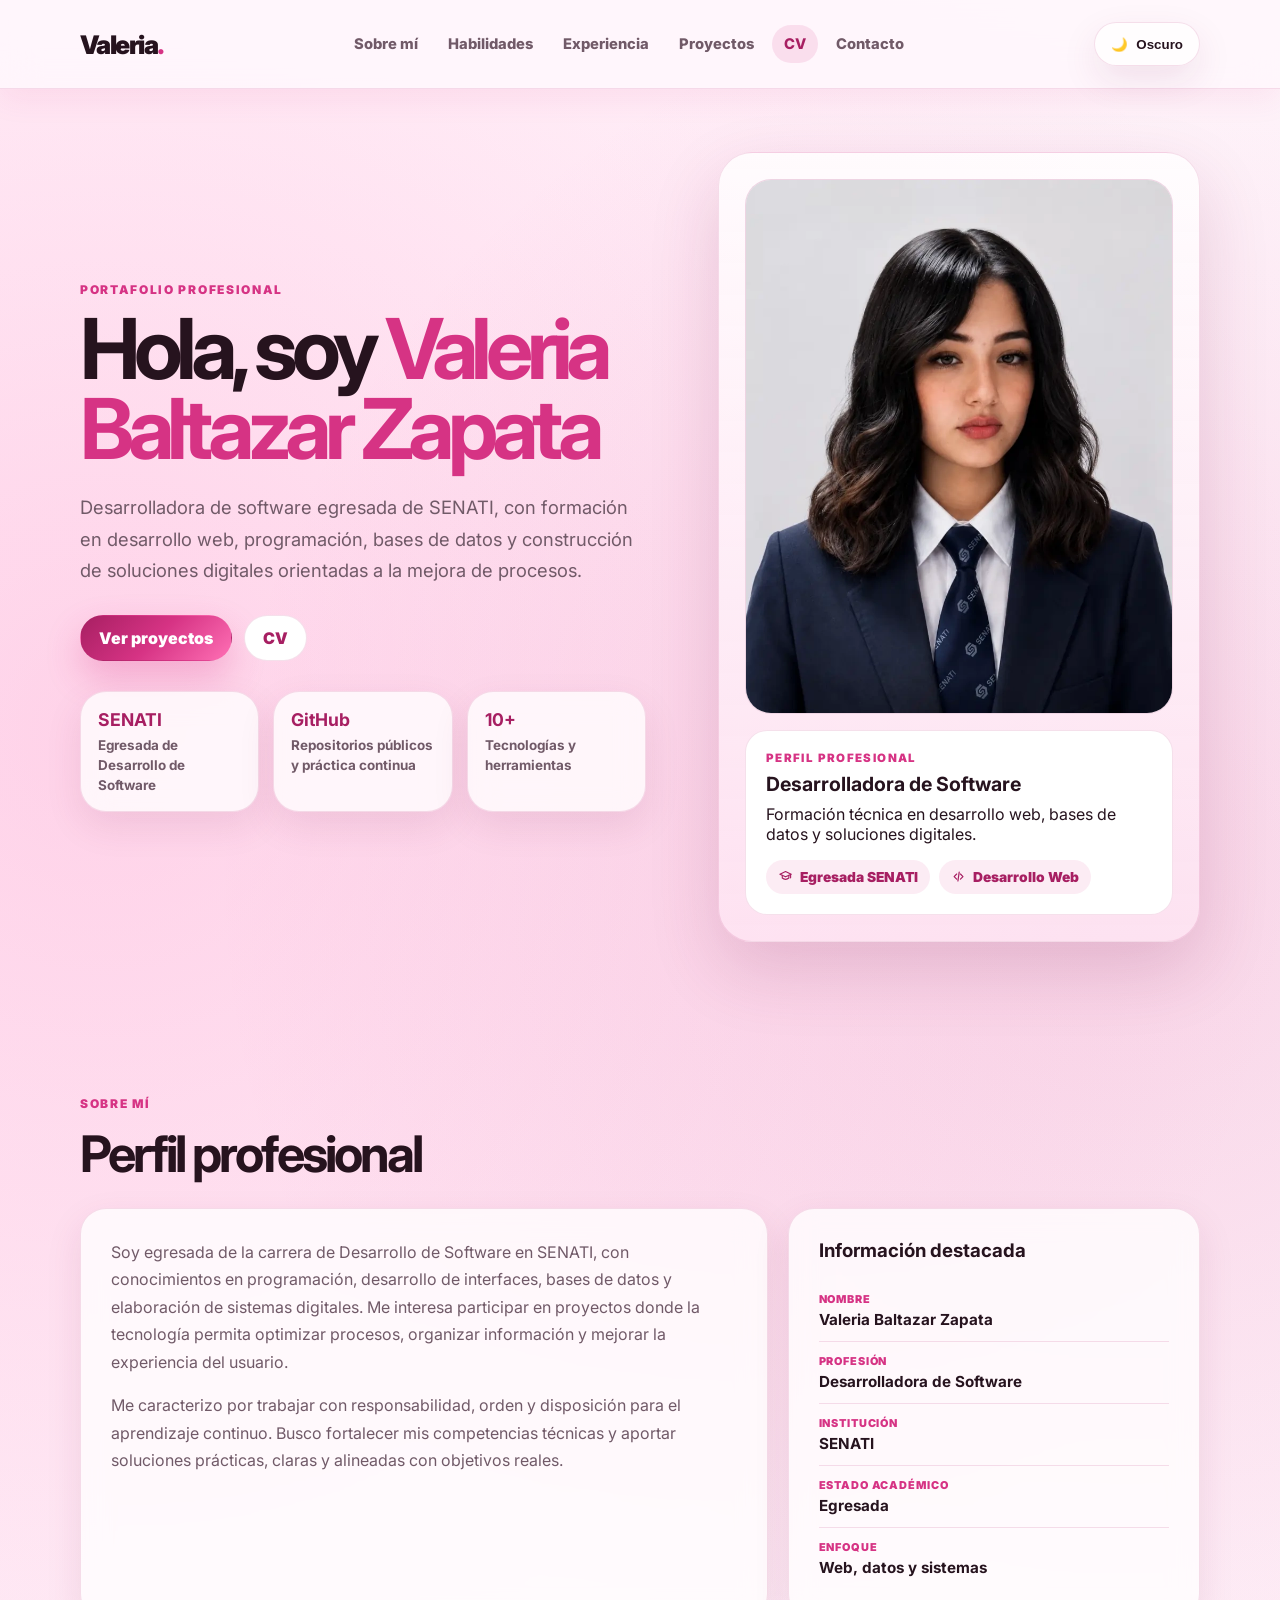
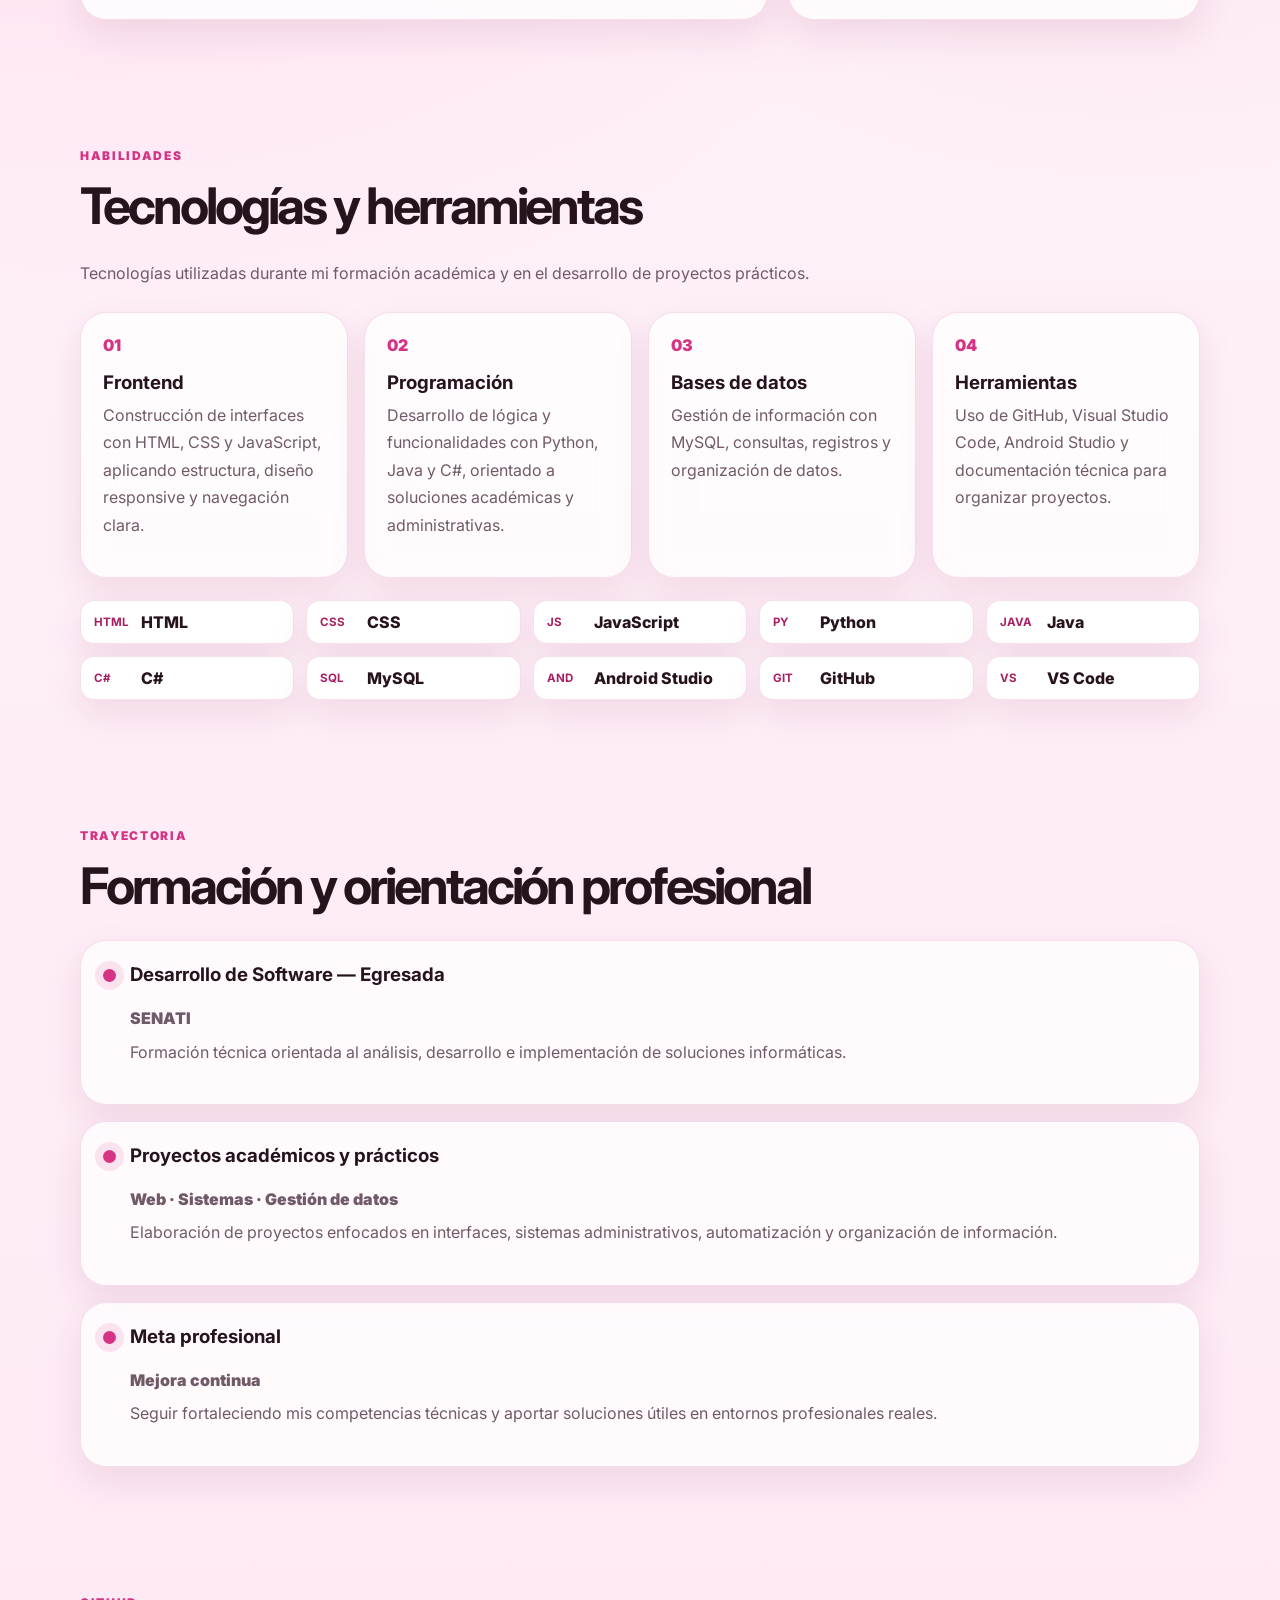
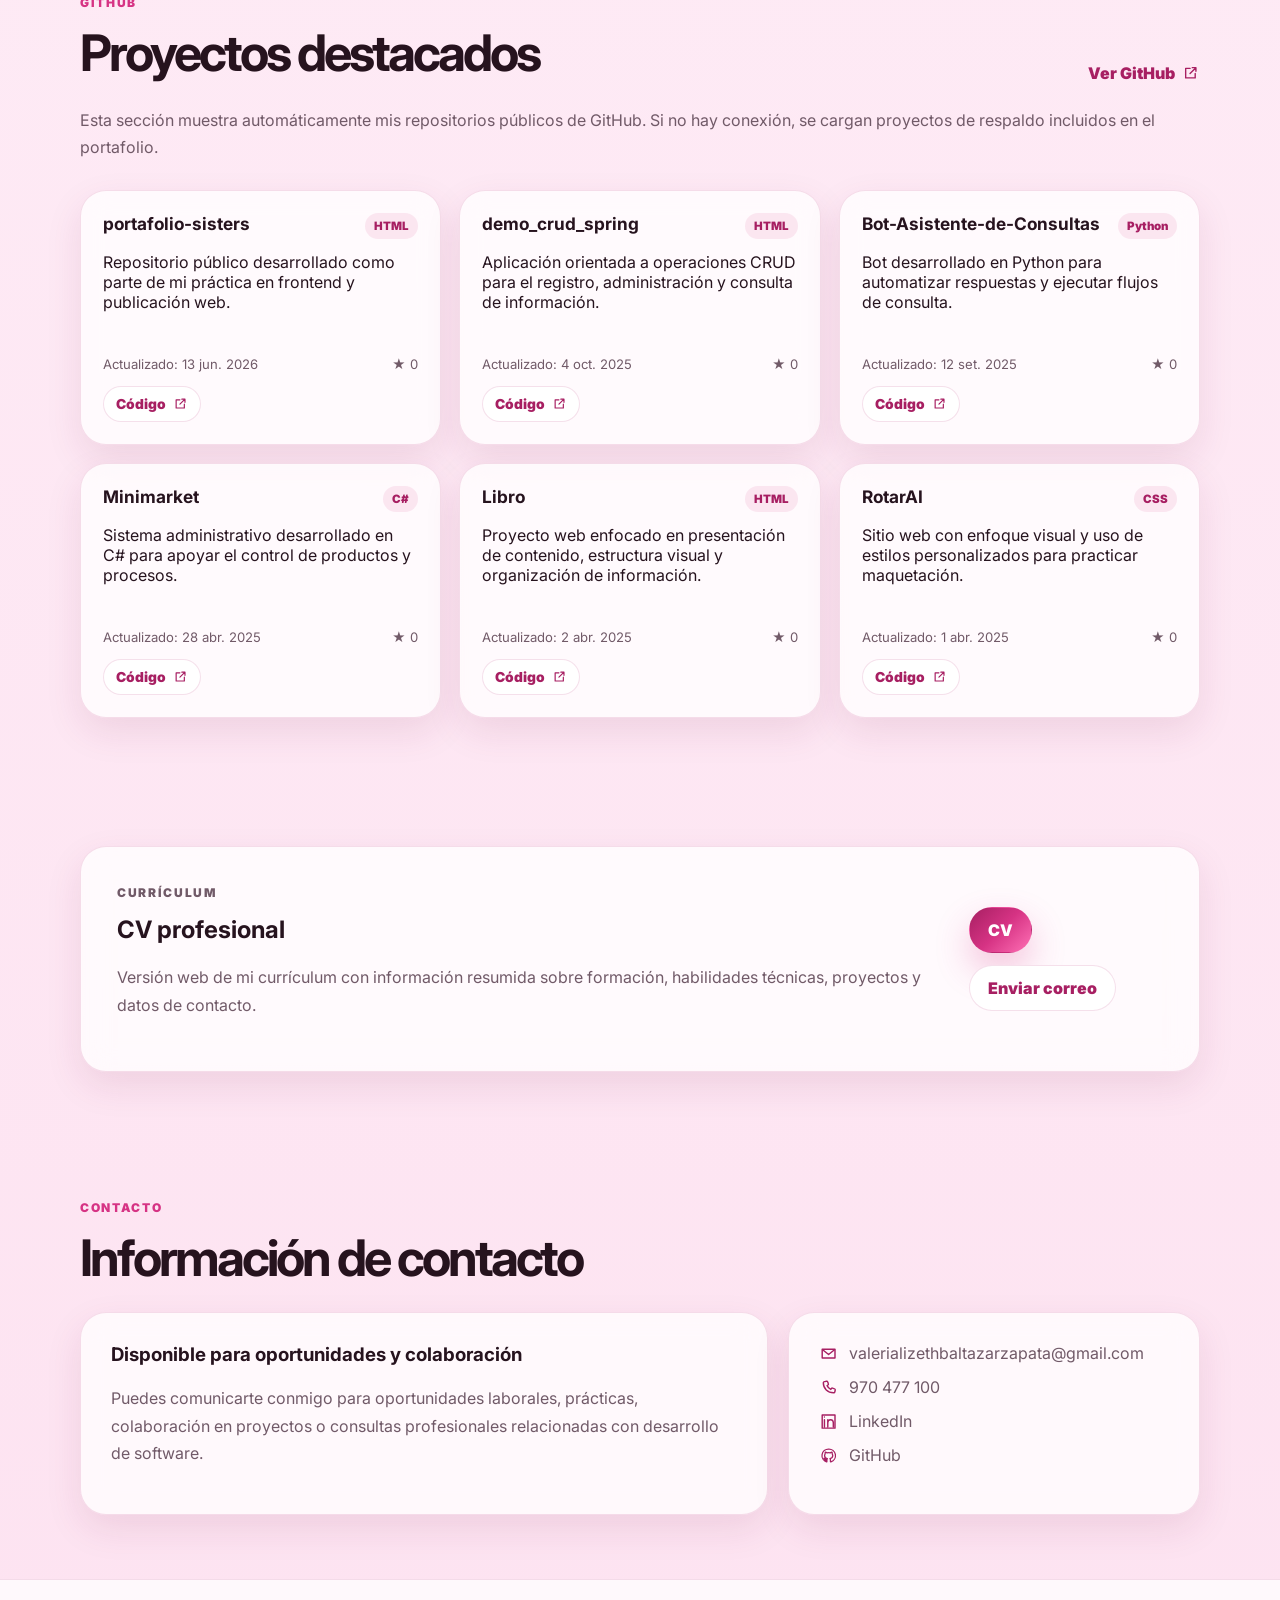
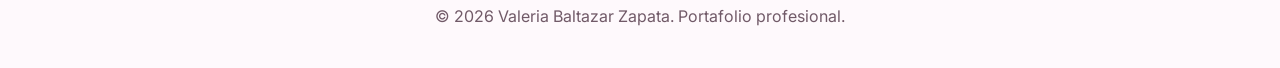
==== commit 1bd9fccf: "Corregir estructura y mejorar portafolio" ====
--- a/index.html
+++ b/index.html
@@ -3,82 +3,36 @@
 <head>
   <meta charset="UTF-8" />
   <meta name="viewport" content="width=device-width, initial-scale=1.0" />
-
-  <title>Valeria Baltazar Zapata | Portafolio</title>
   <meta name="description" content="Portafolio profesional de Valeria Baltazar Zapata, desarrolladora de software egresada de SENATI." />
-  <meta name="author" content="Valeria Baltazar Zapata" />
-
-  <link rel="preconnect" href="https://fonts.googleapis.com" />
-  <link rel="preconnect" href="https://fonts.gstatic.com" crossorigin />
-  <link href="https://fonts.googleapis.com/css2?family=Inter:wght@400;500;600;700;800;900&display=swap" rel="stylesheet" />
-
+  <title>Valeria Baltazar Zapata | Desarrolladora de Software</title>
+  <script>
+    (function () {
+      const savedTheme = localStorage.getItem("theme");
+      const prefersDark = window.matchMedia && window.matchMedia("(prefers-color-scheme: dark)").matches;
+      document.documentElement.setAttribute("data-theme", savedTheme || (prefersDark ? "dark" : "light"));
+    })();
+  </script>
+  <link rel="preconnect" href="https://fonts.googleapis.com">
+  <link rel="preconnect" href="https://fonts.gstatic.com" crossorigin>
+  <link href="https://fonts.googleapis.com/css2?family=Inter:wght@400;500;600;700;800;900&display=swap" rel="stylesheet">
+  <link rel="stylesheet" href="css/styles.css" />
   <link rel="icon" type="image/png" href="assets/favicon.png" />
   <link rel="shortcut icon" href="assets/favicon.ico" />
-
-  <link rel="stylesheet" href="css/styles.css" />
 </head>
-
 <body>
-  <!-- ÍCONOS SVG INTERNOS -->
   <svg xmlns="http://www.w3.org/2000/svg" style="display:none">
-    <symbol id="icon-menu" viewBox="0 0 24 24">
-      <path d="M4 7h16M4 12h16M4 17h16" />
-    </symbol>
-
-    <symbol id="icon-close" viewBox="0 0 24 24">
-      <path d="M6 6l12 12M18 6 6 18" />
-    </symbol>
-
-    <symbol id="icon-up" viewBox="0 0 24 24">
-      <path d="M12 5l-7 7m7-7 7 7M12 5v14" />
-    </symbol>
-
-    <symbol id="icon-mail" viewBox="0 0 24 24">
-      <path d="M4 6.5h16v11H4z" />
-      <path d="m4.8 7.3 7.2 5.9 7.2-5.9" />
-    </symbol>
-
-    <symbol id="icon-phone" viewBox="0 0 24 24">
-      <path d="M7.2 4.5 9.5 4c.6-.1 1.2.2 1.4.8l.9 2.5c.2.5 0 1.1-.4 1.4l-1.2.9c1 2.1 2.5 3.6 4.6 4.7l.9-1.2c.3-.4.9-.6 1.4-.4l2.5.9c.6.2.9.8.8 1.4l-.5 2.3c-.1.7-.7 1.2-1.4 1.2C10.8 18.6 5.4 13.2 5.4 6c0-.7.5-1.3 1.2-1.5Z" />
-    </symbol>
-
-    <symbol id="icon-linkedin" viewBox="0 0 24 24">
-      <path d="M6.8 9.8v8.7M6.8 6.1v.1M11 18.5v-8.7M11 13.4c0-2.3 1.4-3.8 3.5-3.8 2.2 0 3.4 1.4 3.4 4v4.9M4 3.8h16v16.4H4z" />
-    </symbol>
-
-    <symbol id="icon-github" viewBox="0 0 24 24">
-      <path d="M12 3.8a8.2 8.2 0 0 0-2.6 16c.4.1.5-.2.5-.4v-1.5c-2.1.5-2.6-.9-2.6-.9-.4-.9-.9-1.1-.9-1.1-.7-.5.1-.5.1-.5.8.1 1.2.8 1.2.8.7 1.2 1.9.9 2.3.7.1-.5.3-.9.5-1.1-1.7-.2-3.5-.9-3.5-3.8 0-.9.3-1.6.8-2.1-.1-.2-.4-1 .1-2.1 0 0 .7-.2 2.2.8a7.8 7.8 0 0 1 4 0c1.5-1 2.2-.8 2.2-.8.5 1.1.2 1.9.1 2.1.5.6.8 1.2.8 2.1 0 2.9-1.8 3.6-3.5 3.8.3.2.6.7.6 1.5v2.1c0 .2.1.5.6.4A8.2 8.2 0 0 0 12 3.8Z" />
-    </symbol>
-
-    <symbol id="icon-code" viewBox="0 0 24 24">
-      <path d="m9 8-4 4 4 4M15 8l4 4-4 4M13 5l-2 14" />
-    </symbol>
-
-    <symbol id="icon-graduate" viewBox="0 0 24 24">
-      <path d="M3 8.2 12 4l9 4.2-9 4.2L3 8.2Z" />
-      <path d="M6.8 10.2v4.1c1.4 1.4 3.1 2.1 5.2 2.1s3.8-.7 5.2-2.1v-4.1M20 9v5" />
-    </symbol>
-
-    <symbol id="icon-calendar" viewBox="0 0 24 24">
-      <path d="M6 4v3M18 4v3M4.5 8h15M5 6h14v13H5z" />
-    </symbol>
-
-    <symbol id="icon-star" viewBox="0 0 24 24">
-      <path d="m12 4 2.3 4.7 5.2.8-3.8 3.7.9 5.2-4.6-2.4-4.6 2.4.9-5.2-3.8-3.7 5.2-.8L12 4Z" />
-    </symbol>
-
-    <symbol id="icon-external" viewBox="0 0 24 24">
-      <path d="M14 5h5v5M19 5l-8 8M18 13v6H5V6h6" />
-    </symbol>
-  </svg>
-
-  <div class="site-bg"></div>
-
-  <!-- NAVBAR -->
+  <symbol id="i-arrow-up" viewBox="0 0 24 24"><path d="M12 19V5M5 12l7-7 7 7" fill="none" stroke="currentColor" stroke-width="2.2" stroke-linecap="round" stroke-linejoin="round"/></symbol>
+  <symbol id="i-mail" viewBox="0 0 24 24"><path d="M4 6.5h16v11H4z" fill="none" stroke="currentColor" stroke-width="1.8" stroke-linejoin="round"/><path d="m4.6 7.2 7.4 6 7.4-6" fill="none" stroke="currentColor" stroke-width="1.8" stroke-linecap="round" stroke-linejoin="round"/></symbol>
+  <symbol id="i-phone" viewBox="0 0 24 24"><path d="M7.1 4.5 9.4 4c.6-.1 1.2.2 1.4.8l.9 2.5c.2.5 0 1.1-.4 1.4l-1.2.9c1 2.1 2.5 3.6 4.6 4.7l.9-1.2c.3-.4.9-.6 1.4-.4l2.5.9c.6.2.9.8.8 1.4l-.5 2.3c-.1.7-.7 1.2-1.4 1.2C10.8 18.6 5.4 13.2 5.4 6c0-.7.5-1.3 1.2-1.5Z" fill="none" stroke="currentColor" stroke-width="1.8" stroke-linecap="round" stroke-linejoin="round"/></symbol>
+  <symbol id="i-linkedin" viewBox="0 0 24 24"><path d="M6.8 9.8v8.7M6.8 6.1v.1M11 18.5v-8.7M11 13.4c0-2.3 1.4-3.8 3.5-3.8 2.2 0 3.4 1.4 3.4 4v4.9M4 3.8h16v16.4H4z" fill="none" stroke="currentColor" stroke-width="1.8" stroke-linecap="round" stroke-linejoin="round"/></symbol>
+  <symbol id="i-github" viewBox="0 0 24 24"><path d="M12 3.8a8.2 8.2 0 0 0-2.6 16c.4.1.5-.2.5-.4v-1.5c-2.1.5-2.6-.9-2.6-.9-.4-.9-.9-1.1-.9-1.1-.7-.5.1-.5.1-.5.8.1 1.2.8 1.2.8.7 1.2 1.9.9 2.3.7.1-.5.3-.9.5-1.1-1.7-.2-3.5-.9-3.5-3.8 0-.9.3-1.6.8-2.1-.1-.2-.4-1 .1-2.1 0 0 .7-.2 2.2.8a7.8 7.8 0 0 1 4 0c1.5-1 2.2-.8 2.2-.8.5 1.1.2 1.9.1 2.1.5.6.8 1.2.8 2.1 0 2.9-1.8 3.6-3.5 3.8.3.2.6.7.6 1.5v2.1c0 .2.1.5.6.4A8.2 8.2 0 0 0 12 3.8Z" fill="none" stroke="currentColor" stroke-width="1.6" stroke-linecap="round" stroke-linejoin="round"/></symbol>
+  <symbol id="i-code" viewBox="0 0 24 24"><path d="m9 8-4 4 4 4M15 8l4 4-4 4M13 5l-2 14" fill="none" stroke="currentColor" stroke-width="1.9" stroke-linecap="round" stroke-linejoin="round"/></symbol>
+  <symbol id="i-grad" viewBox="0 0 24 24"><path d="M3 8.2 12 4l9 4.2-9 4.2L3 8.2Z" fill="none" stroke="currentColor" stroke-width="1.8" stroke-linejoin="round"/><path d="M6.8 10.2v4.1c1.4 1.4 3.1 2.1 5.2 2.1s3.8-.7 5.2-2.1v-4.1M20 9v5" fill="none" stroke="currentColor" stroke-width="1.8" stroke-linecap="round"/></symbol>
+  <symbol id="i-external" viewBox="0 0 24 24"><path d="M14 5h5v5M19 5l-8 8M18 13v6H5V6h6" fill="none" stroke="currentColor" stroke-width="1.9" stroke-linecap="round" stroke-linejoin="round"/></symbol>
+</svg>
   <header class="topbar">
-    <nav class="navbar section-container">
-      <a href="#inicio" class="logo">Valeria<span>.</span></a>
-
+    <nav class="navbar container" aria-label="Navegación principal">
+      <a href="#inicio" class="brand">Valeria<span>.</span></a>
       <ul class="nav-links" id="navLinks">
         <li><a href="#sobre-mi">Sobre mí</a></li>
         <li><a href="#habilidades">Habilidades</a></li>
@@ -87,107 +41,56 @@
         <li><a href="#cv">CV</a></li>
         <li><a href="#contacto">Contacto</a></li>
       </ul>
-
       <div class="nav-actions">
-        <button class="theme-toggle" id="themeToggle" type="button">
-          <span class="theme-icon">🌙</span>
-          <span class="theme-text">Oscuro</span>
-        </button>
-
-        <button class="menu-toggle" id="menuToggle" type="button" aria-label="Abrir menú">
-          <svg class="svg-icon"><use href="#icon-menu"></use></svg>
-        </button>
+        <button class="theme-toggle" id="themeToggle" type="button" aria-label="Cambiar modo"><span class="theme-icon">🌙</span><span class="theme-text">Oscuro</span></button>
+        <button class="menu-toggle" id="menuToggle" type="button" aria-label="Abrir menú" aria-expanded="false"><span></span><span></span><span></span></button>
       </div>
     </nav>
   </header>
 
-  <main>
-    <!-- INICIO -->
-    <section class="hero section-container" id="inicio">
+  <main id="inicio">
+    <section class="hero container">
       <div class="hero-content reveal">
         <p class="eyebrow">Portafolio profesional</p>
         <h1>Hola, soy <span>Valeria Baltazar Zapata</span></h1>
-
-        <p class="hero-text">
-          Desarrolladora de software egresada de SENATI, con interés en la creación de soluciones digitales funcionales,
-          bien estructuradas y orientadas a la mejora de procesos. Mi enfoque combina desarrollo web, gestión de datos
-          y construcción de sistemas que respondan a necesidades reales.
-        </p>
-
+        <p class="hero-text">Desarrolladora de software egresada de SENATI, con formación en desarrollo web, programación, bases de datos y construcción de soluciones digitales orientadas a la mejora de procesos.</p>
         <div class="hero-actions">
-          <a href="#proyectos" class="btn primary">Ver proyectos</a>
-          <a href="cv.html" class="btn secondary" target="_blank">CV</a>
+          <a class="btn btn-primary" href="#proyectos">Ver proyectos</a>
+          <a class="btn btn-secondary" href="cv.html" target="_blank" rel="noopener">CV</a>
         </div>
-
         <div class="hero-stats">
-          <div>
-            <strong>SENATI</strong>
-            <span>Egresada de Desarrollo de Software</span>
-          </div>
-          <div>
-            <strong>GitHub</strong>
-            <span>Repositorios públicos y práctica continua</span>
-          </div>
-          <div>
-            <strong>10+</strong>
-            <span>Tecnologías y herramientas</span>
+          <article><strong>SENATI</strong><span>Egresada de Desarrollo de Software</span></article>
+          <article><strong>GitHub</strong><span>Repositorios públicos y práctica continua</span></article>
+          <article><strong>10+</strong><span>Tecnologías y herramientas</span></article>
+        </div>
+      </div>
+      <aside class="hero-card reveal delay-1">
+        <div class="portrait-frame"><img src="assets/valeria.webp" alt="Retrato profesional de Valeria Baltazar Zapata" /></div>
+        <div class="profile-panel">
+          <p class="profile-label">Perfil profesional</p>
+          <h2>Desarrolladora de Software</h2>
+          <p>Formación técnica en desarrollo web, bases de datos y soluciones digitales.</p>
+          <div class="profile-badges">
+            <span><svg class="svg-icon"><use href="#i-grad"></use></svg> Egresada SENATI</span>
+            <span><svg class="svg-icon"><use href="#i-code"></use></svg> Desarrollo Web</span>
           </div>
         </div>
-      </div>
-
-      <div class="hero-card reveal">
-        <div class="avatar-wrap">
-          <img src="assets/valeria-headshot.png" alt="Retrato profesional de Valeria Baltazar Zapata" class="avatar" />
-        </div>
-
-        <div class="profile-card">
-          <p class="profile-label">Perfil profesional</p>
-          <h2>Desarrolladora de Software</h2>
-          <p>Formación técnica en desarrollo web, bases de datos y construcción de soluciones digitales.</p>
-
-          <div class="profile-badges">
-            <span>
-              <svg class="svg-icon"><use href="#icon-graduate"></use></svg>
-              Egresada SENATI
-            </span>
-            <span>
-              <svg class="svg-icon"><use href="#icon-code"></use></svg>
-              Desarrollo Web
-            </span>
-          </div>
-        </div>
-      </div>
+      </aside>
     </section>
 
-    <!-- SOBRE MÍ -->
-    <section class="section-container" id="sobre-mi">
-      <div class="section-heading reveal">
-        <p class="eyebrow">Sobre mí</p>
-        <h2>Perfil profesional</h2>
-      </div>
-
+    <section class="section container" id="sobre-mi">
+      <div class="section-heading reveal"><p class="eyebrow">Sobre mí</p><h2>Perfil profesional</h2></div>
       <div class="about-grid">
-        <article class="card large-card reveal">
-          <p>
-            Soy egresada de la carrera de Desarrollo de Software en SENATI, con formación en programación,
-            desarrollo de interfaces, bases de datos y elaboración de soluciones digitales. Me interesa participar
-            en proyectos donde la tecnología contribuya a optimizar procesos, mejorar la organización de la información
-            y ofrecer experiencias útiles para los usuarios.
-          </p>
-
-          <p>
-            Me caracterizo por mantener una forma de trabajo ordenada, responsable y enfocada en el aprendizaje continuo.
-            Busco fortalecer mis competencias técnicas y aportar valor a equipos de trabajo mediante soluciones claras,
-            prácticas y alineadas con objetivos reales.
-          </p>
+        <article class="card reveal">
+          <p>Soy egresada de la carrera de Desarrollo de Software en SENATI, con conocimientos en programación, desarrollo de interfaces, bases de datos y elaboración de sistemas digitales. Me interesa participar en proyectos donde la tecnología permita optimizar procesos, organizar información y mejorar la experiencia del usuario.</p>
+          <p>Me caracterizo por trabajar con responsabilidad, orden y disposición para el aprendizaje continuo. Busco fortalecer mis competencias técnicas y aportar soluciones prácticas, claras y alineadas con objetivos reales.</p>
         </article>
-
-        <aside class="card info-card reveal">
+        <aside class="card info-card reveal delay-1">
           <h3>Información destacada</h3>
           <ul>
             <li><span>Nombre</span><strong>Valeria Baltazar Zapata</strong></li>
             <li><span>Profesión</span><strong>Desarrolladora de Software</strong></li>
-            <li><span>Formación</span><strong>SENATI</strong></li>
+            <li><span>Institución</span><strong>SENATI</strong></li>
             <li><span>Estado académico</span><strong>Egresada</strong></li>
             <li><span>Enfoque</span><strong>Web, datos y sistemas</strong></li>
           </ul>
@@ -195,185 +98,63 @@
       </div>
     </section>
 
-    <!-- HABILIDADES -->
-    <section class="section-container" id="habilidades">
-      <div class="section-heading reveal">
-        <p class="eyebrow">Habilidades</p>
-        <h2>Tecnologías y herramientas</h2>
+    <section class="section container" id="habilidades">
+      <div class="section-heading reveal"><p class="eyebrow">Habilidades</p><h2>Tecnologías y herramientas</h2></div>
+      <p class="section-description reveal">Tecnologías utilizadas durante mi formación académica y en el desarrollo de proyectos prácticos.</p>
+      <div class="skills-grid">
+        <article class="skill-card reveal"><span>01</span><h3>Frontend</h3><p>Construcción de interfaces con HTML, CSS y JavaScript, aplicando estructura, diseño responsive y navegación clara.</p></article>
+        <article class="skill-card reveal delay-1"><span>02</span><h3>Programación</h3><p>Desarrollo de lógica y funcionalidades con Python, Java y C#, orientado a soluciones académicas y administrativas.</p></article>
+        <article class="skill-card reveal delay-2"><span>03</span><h3>Bases de datos</h3><p>Gestión de información con MySQL, consultas, registros y organización de datos.</p></article>
+        <article class="skill-card reveal delay-3"><span>04</span><h3>Herramientas</h3><p>Uso de GitHub, Visual Studio Code, Android Studio y documentación técnica para organizar proyectos.</p></article>
       </div>
-
-      <p class="section-description reveal">
-        Tecnologías utilizadas durante mi formación académica y en el desarrollo de proyectos prácticos.
-      </p>
-
-      <div class="skills-grid">
-        <article class="skill-card reveal">
-          <span>01</span>
-          <h3>Frontend</h3>
-          <p>Construcción de interfaces con HTML, CSS y JavaScript, aplicando diseño responsive y navegación clara.</p>
-        </article>
-
-        <article class="skill-card reveal">
-          <span>02</span>
-          <h3>Programación</h3>
-          <p>Desarrollo de lógica y funcionalidades con Python, Java y C#, orientado a soluciones académicas y administrativas.</p>
-        </article>
-
-        <article class="skill-card reveal">
-          <span>03</span>
-          <h3>Bases de datos</h3>
-          <p>Organización y gestión de información mediante MySQL, consultas, registros y control de datos.</p>
-        </article>
-
-        <article class="skill-card reveal">
-          <span>04</span>
-          <h3>Herramientas</h3>
-          <p>Uso de GitHub, Visual Studio Code, Android Studio y documentación técnica para proyectos de software.</p>
-        </article>
-      </div>
-
       <div class="tech-grid reveal">
-        <span><b>HTML</b> HTML</span>
-        <span><b>CSS</b> CSS</span>
-        <span><b>JS</b> JavaScript</span>
-        <span><b>PY</b> Python</span>
-        <span><b>JAVA</b> Java</span>
-        <span><b>C#</b> C#</span>
-        <span><b>SQL</b> MySQL</span>
-        <span><b>AND</b> Android Studio</span>
-        <span><b>GIT</b> GitHub</span>
-        <span><b>VS</b> VS Code</span>
+        <span><b>HTML</b>HTML</span><span><b>CSS</b>CSS</span><span><b>JS</b>JavaScript</span><span><b>PY</b>Python</span><span><b>JAVA</b>Java</span><span><b>C#</b>C#</span><span><b>SQL</b>MySQL</span><span><b>AND</b>Android Studio</span><span><b>GIT</b>GitHub</span><span><b>VS</b>VS Code</span>
       </div>
     </section>
 
-    <!-- EXPERIENCIA -->
-    <section class="section-container" id="experiencia">
-      <div class="section-heading reveal">
-        <p class="eyebrow">Trayectoria</p>
-        <h2>Formación y orientación profesional</h2>
-      </div>
-
+    <section class="section container" id="experiencia">
+      <div class="section-heading reveal"><p class="eyebrow">Trayectoria</p><h2>Formación y orientación profesional</h2></div>
       <div class="timeline">
-        <article class="timeline-item reveal">
-          <span class="timeline-dot"></span>
-          <div>
-            <h3>Desarrollo de Software — Egresada</h3>
-            <p class="timeline-meta">SENATI</p>
-            <p>Formación técnica orientada al análisis, desarrollo e implementación de soluciones informáticas.</p>
-          </div>
-        </article>
-
-        <article class="timeline-item reveal">
-          <span class="timeline-dot"></span>
-          <div>
-            <h3>Proyectos académicos y prácticos</h3>
-            <p class="timeline-meta">Web · Sistemas · Gestión de datos</p>
-            <p>Participación en proyectos enfocados en interfaces, sistemas administrativos y organización de información.</p>
-          </div>
-        </article>
-
-        <article class="timeline-item reveal">
-          <span class="timeline-dot"></span>
-          <div>
-            <h3>Meta profesional</h3>
-            <p class="timeline-meta">Mejora continua</p>
-            <p>Continuar fortaleciendo mis competencias técnicas y aportar soluciones útiles en entornos profesionales reales.</p>
-          </div>
-        </article>
+        <article class="timeline-item reveal"><span class="timeline-dot"></span><div><h3>Desarrollo de Software — Egresada</h3><p class="timeline-meta">SENATI</p><p>Formación técnica orientada al análisis, desarrollo e implementación de soluciones informáticas.</p></div></article>
+        <article class="timeline-item reveal delay-1"><span class="timeline-dot"></span><div><h3>Proyectos académicos y prácticos</h3><p class="timeline-meta">Web · Sistemas · Gestión de datos</p><p>Elaboración de proyectos enfocados en interfaces, sistemas administrativos, automatización y organización de información.</p></div></article>
+        <article class="timeline-item reveal delay-2"><span class="timeline-dot"></span><div><h3>Meta profesional</h3><p class="timeline-meta">Mejora continua</p><p>Seguir fortaleciendo mis competencias técnicas y aportar soluciones útiles en entornos profesionales reales.</p></div></article>
       </div>
     </section>
 
-    <!-- PROYECTOS -->
-    <section class="section-container" id="proyectos">
+    <section class="section container" id="proyectos">
       <div class="section-heading projects-heading reveal">
-        <div>
-          <p class="eyebrow">GitHub</p>
-          <h2>Proyectos destacados</h2>
-        </div>
+        <div><p class="eyebrow">GitHub</p><h2>Proyectos destacados</h2></div>
+        <a class="github-link" href="https://github.com/ValeriaBaltazar19" target="_blank" rel="noopener">Ver GitHub <svg class="svg-icon"><use href="#i-external"></use></svg></a>
+      </div>
+      <p class="section-description reveal">Esta sección muestra automáticamente mis repositorios públicos de GitHub. Si no hay conexión, se cargan proyectos de respaldo incluidos en el portafolio.</p>
+      <div class="projects-grid" id="projectsGrid"><p class="loading-text">Cargando proyectos desde GitHub...</p></div>
+    </section>
 
-        <a href="https://github.com/ValeriaBaltazar19" class="github-link" target="_blank">
-          Ver GitHub
-        </a>
-      </div>
-
-      <p class="section-description reveal">
-        Esta sección se conecta con mi cuenta de GitHub para mostrar automáticamente mis repositorios públicos.
-      </p>
-
-      <div class="projects-grid" id="projectsGrid">
-        <p class="loading-text">Cargando proyectos desde GitHub...</p>
+    <section class="section container" id="cv">
+      <div class="cv-card reveal">
+        <div><p class="eyebrow">Currículum</p><h2>CV profesional</h2><p>Versión web de mi currículum con información resumida sobre formación, habilidades técnicas, proyectos y datos de contacto.</p></div>
+        <div class="cv-actions"><a class="btn btn-primary" href="cv.html" target="_blank" rel="noopener">CV</a><a class="btn btn-secondary" href="mailto:valerializethbaltazarzapata@gmail.com">Enviar correo</a></div>
       </div>
     </section>
 
-    <!-- CV -->
-    <section class="section-container" id="cv">
-      <div class="cv-card reveal">
-        <div>
-          <p class="eyebrow">Currículum</p>
-          <h2>CV profesional</h2>
-          <p>
-            He incluido una versión web de mi CV con información resumida sobre formación, habilidades técnicas,
-            proyectos y datos de contacto. Puedes abrirlo y guardarlo como PDF.
-          </p>
-        </div>
-
-        <div class="cv-actions">
-          <a href="cv.html" class="btn primary" target="_blank">CV</a>
-          <a href="mailto:valerializethbaltazarzapata@gmail.com" class="btn secondary">Enviar correo</a>
-        </div>
-      </div>
-    </section>
-
-    <!-- CONTACTO -->
-    <section class="section-container" id="contacto">
-      <div class="section-heading reveal">
-        <p class="eyebrow">Contacto</p>
-        <h2>Información de contacto</h2>
-      </div>
-
+    <section class="section container" id="contacto">
+      <div class="section-heading reveal"><p class="eyebrow">Contacto</p><h2>Información de contacto</h2></div>
       <div class="contact-grid">
-        <article class="card contact-card reveal">
-          <h3>Disponible para oportunidades y colaboración</h3>
-          <p>
-            Puedes comunicarte conmigo para oportunidades laborales, prácticas, colaboración en proyectos
-            o consultas profesionales.
-          </p>
-        </article>
-
-        <article class="card contact-card reveal">
+        <article class="card reveal"><h3>Disponible para oportunidades y colaboración</h3><p>Puedes comunicarte conmigo para oportunidades laborales, prácticas, colaboración en proyectos o consultas profesionales relacionadas con desarrollo de software.</p></article>
+        <article class="card reveal delay-1">
           <ul class="contact-list">
-            <li>
-              <svg class="svg-icon"><use href="#icon-mail"></use></svg>
-              <a href="mailto:valerializethbaltazarzapata@gmail.com">valerializethbaltazarzapata@gmail.com</a>
-            </li>
-            <li>
-              <svg class="svg-icon"><use href="#icon-phone"></use></svg>
-              <a href="tel:+51970477100">970 477 100</a>
-            </li>
-            <li>
-              <svg class="svg-icon"><use href="#icon-linkedin"></use></svg>
-              <a href="https://www.linkedin.com/in/valeria-baltazar-zapata-20b527378/" target="_blank">LinkedIn</a>
-            </li>
-            <li>
-              <svg class="svg-icon"><use href="#icon-github"></use></svg>
-              <a href="https://github.com/ValeriaBaltazar19" target="_blank">GitHub</a>
-            </li>
+            <li><svg class="svg-icon"><use href="#i-mail"></use></svg><a href="mailto:valerializethbaltazarzapata@gmail.com">valerializethbaltazarzapata@gmail.com</a></li>
+            <li><svg class="svg-icon"><use href="#i-phone"></use></svg><a href="tel:+51970477100">970 477 100</a></li>
+            <li><svg class="svg-icon"><use href="#i-linkedin"></use></svg><a href="https://www.linkedin.com/in/valeria-baltazar-zapata-20b527378/" target="_blank" rel="noopener">LinkedIn</a></li>
+            <li><svg class="svg-icon"><use href="#i-github"></use></svg><a href="https://github.com/ValeriaBaltazar19" target="_blank" rel="noopener">GitHub</a></li>
           </ul>
         </article>
       </div>
     </section>
   </main>
 
-  <footer class="footer">
-    <p>© <span id="year"></span> Valeria Baltazar Zapata. Portafolio profesional.</p>
-  </footer>
-
-  <button class="back-to-top" id="backToTop" type="button" aria-label="Volver al inicio">
-    <svg viewBox="0 0 24 24" aria-hidden="true">
-      <path d="M12 5l-7 7m7-7 7 7M12 5v14" />
-    </svg>
-  </button>
-
+  <button class="back-to-top" id="backToTop" type="button" aria-label="Volver al inicio"><svg class="svg-icon"><use href="#i-arrow-up"></use></svg></button>
+  <footer class="footer"><p>© <span id="year"></span> Valeria Baltazar Zapata. Portafolio profesional.</p></footer>
   <script src="js/script.js"></script>
 </body>
-</html>+</html>
--- a/css/styles.css
+++ b/css/styles.css
@@ -1,1085 +1,249 @@
 :root {
-  --bg: #fff3fa;
-  --bg-2: #fde4f1;
-  --surface: rgba(255, 255, 255, 0.78);
-  --surface-strong: #ffffff;
-  --surface-soft: #fff7fb;
-  --text: #24131e;
-  --muted: #6f5564;
-  --border: rgba(183, 50, 117, 0.16);
+  --bg: #fff7fc;
+  --bg-2: #fde3f1;
+  --surface: rgba(255,255,255,.78);
+  --surface-solid: #fff;
+  --text: #26131e;
+  --muted: #715a68;
+  --border: rgba(190, 65, 128, .16);
   --primary: #d63384;
   --primary-2: #ff70b5;
-  --primary-dark: #a72467;
-  --shadow: 0 24px 60px rgba(119, 26, 77, 0.16);
-  --shadow-soft: 0 14px 35px rgba(119, 26, 77, 0.10);
+  --primary-dark: #a71f62;
+  --shadow: 0 28px 70px rgba(119,26,77,.16);
+  --shadow-soft: 0 14px 36px rgba(119,26,77,.10);
   --radius: 26px;
-  --container: min(1160px, calc(100% - 32px));
+  --container: min(1120px, calc(100% - 32px));
 }
 
 html[data-theme="dark"] {
-  --bg: #120710;
-  --bg-2: #21101d;
-  --surface: rgba(33, 16, 29, 0.78);
-  --surface-strong: #1a0f18;
-  --surface-soft: #261321;
+  --bg: #130711;
+  --bg-2: #23101e;
+  --surface: rgba(34,16,30,.82);
+  --surface-solid: #1b0f19;
   --text: #fff0f7;
-  --muted: #d9bdcc;
-  --border: rgba(255, 152, 205, 0.16);
+  --muted: #d7bdcc;
+  --border: rgba(255, 156, 206, .16);
   --primary: #ff70b5;
-  --primary-2: #ff9ecc;
-  --primary-dark: #ff8fc4;
-  --shadow: 0 24px 60px rgba(0, 0, 0, 0.38);
-  --shadow-soft: 0 14px 35px rgba(0, 0, 0, 0.24);
-}
-
-* {
-  box-sizing: border-box;
-}
-
-html {
-  scroll-behavior: smooth;
-  scroll-padding-top: 96px;
-}
+  --primary-2: #ff9ecd;
+  --primary-dark: #ff8dc4;
+  --shadow: 0 28px 70px rgba(0,0,0,.42);
+  --shadow-soft: 0 14px 36px rgba(0,0,0,.24);
+}
+
+* { box-sizing: border-box; }
+
+html { scroll-behavior: smooth; scroll-padding-top: 104px; }
 
 body {
   margin: 0;
-  padding-top: 86px;
+  padding-top: 88px;
   min-height: 100vh;
-  font-family: "Inter", system-ui, sans-serif;
+  font-family: "Inter", system-ui, -apple-system, BlinkMacSystemFont, "Segoe UI", sans-serif;
   color: var(--text);
-  background:
-    radial-gradient(circle at 10% 10%, rgba(214, 51, 132, 0.15), transparent 28%),
-    radial-gradient(circle at 90% 15%, rgba(255, 112, 181, 0.14), transparent 26%),
-    linear-gradient(180deg, var(--bg), var(--bg-2));
-}
-
-a {
-  color: inherit;
-  text-decoration: none;
-}
-
-img {
-  max-width: 100%;
-  display: block;
-}
-
-button,
-a {
-  -webkit-tap-highlight-color: transparent;
-}
-
-.section-container {
-  width: var(--container);
-  margin-inline: auto;
-}
-
-.svg-icon {
-  width: 1.15em;
-  height: 1.15em;
-  stroke: currentColor;
-  fill: none;
-  stroke-width: 1.8;
-  stroke-linecap: round;
-  stroke-linejoin: round;
-  flex: 0 0 auto;
-}
-
-/* NAVBAR FIJO */
+  background: radial-gradient(circle at 8% 15%, rgba(255,112,181,.26), transparent 28%), radial-gradient(circle at 88% 18%, rgba(214,51,132,.16), transparent 22%), linear-gradient(180deg, var(--bg), var(--bg-2));
+}
+
+a { color: inherit; text-decoration: none; }
+img { display: block; max-width: 100%; }
+.container { width: var(--container); margin-inline: auto; }
+.svg-icon { width: 1.1em; height: 1.1em; flex: 0 0 auto; vertical-align: -.17em; }
+
 .topbar {
   position: fixed;
-  top: 0;
-  left: 0;
-  width: 100%;
+  top: 0; left: 0; width: 100%;
   z-index: 9999;
-  background: rgba(255, 246, 251, 0.92);
+  background: rgba(255,247,252,.92);
   backdrop-filter: blur(18px);
   -webkit-backdrop-filter: blur(18px);
   border-bottom: 1px solid var(--border);
-  box-shadow: 0 10px 30px rgba(214, 51, 132, 0.08);
-}
-
-html[data-theme="dark"] .topbar {
-  background: rgba(18, 7, 16, 0.92);
-}
-
-.navbar {
-  min-height: 86px;
-  display: flex;
-  align-items: center;
-  justify-content: space-between;
-  gap: 18px;
-}
-
-.logo {
-  font-size: clamp(1.45rem, 2vw, 2rem);
-  font-weight: 900;
-  letter-spacing: -0.07em;
-}
-
-.logo span {
-  color: var(--primary);
-}
-
-.nav-links {
-  list-style: none;
-  display: flex;
-  align-items: center;
-  gap: 8px;
-  margin: 0;
-  padding: 0;
-}
-
-.nav-links a {
-  display: block;
-  padding: 10px 13px;
-  color: var(--muted);
-  font-weight: 800;
-  font-size: 0.92rem;
-  border-radius: 999px;
-  transition: 0.25s ease;
-}
-
-.nav-links a:hover,
-.nav-links a.active {
-  background: rgba(214, 51, 132, 0.12);
-  color: var(--primary-dark);
-}
-
-.nav-actions {
-  display: flex;
-  align-items: center;
-  gap: 10px;
-}
-
-.theme-toggle,
-.menu-toggle {
-  border: 1px solid var(--border);
-  background: var(--surface-strong);
-  color: var(--text);
-  cursor: pointer;
-  box-shadow: var(--shadow-soft);
-}
-
-.theme-toggle {
-  min-height: 44px;
-  padding: 0 16px;
-  border-radius: 999px;
-  display: inline-flex;
-  align-items: center;
-  gap: 8px;
-  font-weight: 800;
-}
-
-.menu-toggle {
-  width: 44px;
-  height: 44px;
-  border-radius: 14px;
-  display: none;
-  place-items: center;
-}
-
-/* HERO */
-.hero {
-  min-height: calc(100vh - 86px);
-  display: grid;
-  grid-template-columns: minmax(0, 1.05fr) minmax(320px, 0.95fr);
-  align-items: center;
-  gap: clamp(32px, 6vw, 78px);
-  padding: 58px 0 90px;
-}
-
-.eyebrow {
-  color: var(--primary);
-  font-weight: 900;
-  text-transform: uppercase;
-  letter-spacing: 0.14em;
-  font-size: 0.74rem;
-  margin: 0 0 12px;
-}
-
-h1,
-h2,
-h3,
-p {
-  margin-top: 0;
-}
-
-.hero h1 {
-  font-size: clamp(2.45rem, 6vw, 5rem);
-  line-height: 0.98;
-  letter-spacing: -0.075em;
-  margin-bottom: 22px;
-}
-
-.hero h1 span {
-  color: var(--primary);
-}
-
-.hero-text,
-.section-description,
-.large-card p,
-.skill-card p,
-.timeline-item p,
-.project-card p,
-.cv-card p,
-.contact-card p {
-  color: var(--muted);
-  line-height: 1.75;
-}
-
-.hero-text {
-  max-width: 690px;
-  font-size: clamp(1rem, 1.3vw, 1.1rem);
-  margin-bottom: 28px;
-}
-
-.hero-actions,
-.cv-actions {
-  display: flex;
-  gap: 12px;
-  flex-wrap: wrap;
-}
-
-.btn {
-  display: inline-flex;
-  align-items: center;
-  justify-content: center;
-  min-height: 46px;
-  padding: 12px 20px;
-  border-radius: 999px;
-  font-weight: 900;
-  border: 1px solid transparent;
-  transition: 0.25s ease;
-}
-
-.btn:hover {
-  transform: translateY(-3px);
-}
-
-.btn.primary {
-  color: #fff;
-  background: linear-gradient(135deg, var(--primary), var(--primary-2));
-  box-shadow: 0 16px 35px rgba(214, 51, 132, 0.30);
-}
-
-.btn.secondary {
-  color: var(--primary-dark);
-  background: var(--surface-strong);
-  border-color: var(--border);
-}
-
-.hero-stats {
-  display: grid;
-  grid-template-columns: repeat(3, 1fr);
-  gap: 14px;
-  margin-top: 28px;
-}
-
-.hero-stats div {
-  background: var(--surface);
-  border: 1px solid var(--border);
-  border-radius: 20px;
-  padding: 18px;
-  box-shadow: var(--shadow-soft);
-}
-
-.hero-stats strong {
-  display: block;
-  color: var(--primary-dark);
-  margin-bottom: 6px;
-  font-size: 1.1rem;
-}
-
-.hero-stats span {
-  color: var(--muted);
-  font-size: 0.88rem;
-  font-weight: 700;
-}
-
-.hero-card {
-  background: var(--surface);
-  border: 1px solid var(--border);
-  border-radius: 34px;
-  padding: clamp(20px, 3vw, 30px);
-  box-shadow: var(--shadow);
-}
-
-.avatar-wrap {
-  border-radius: 26px;
-  overflow: hidden;
-  border: 1px solid var(--border);
-  background: #fff;
-}
-
-.avatar {
-  width: 100%;
-  aspect-ratio: 4 / 5;
-  object-fit: cover;
-  object-position: center top;
-}
-
-.profile-card {
-  margin-top: 16px;
-  padding: 20px;
-  border-radius: 22px;
-  background: var(--surface-strong);
-  border: 1px solid var(--border);
-}
-
-.profile-label {
-  color: var(--primary-dark);
-  font-size: 0.74rem;
-  letter-spacing: 0.14em;
-  text-transform: uppercase;
-  font-weight: 900;
-  margin-bottom: 8px;
-}
-
-.profile-card h2 {
-  margin-bottom: 8px;
-  font-size: 1.25rem;
-}
-
-.profile-badges {
-  display: flex;
-  flex-wrap: wrap;
-  gap: 10px;
-  margin-top: 16px;
-}
-
-.profile-badges span {
-  display: inline-flex;
-  align-items: center;
-  gap: 8px;
-  background: var(--surface-soft);
-  color: var(--primary-dark);
-  border: 1px solid var(--border);
-  border-radius: 999px;
-  padding: 9px 13px;
-  font-weight: 800;
-  font-size: 0.88rem;
-}
-
-/* SECCIONES */
-.section-heading {
-  margin: 86px 0 24px;
-}
-
-.section-heading h2 {
-  font-size: clamp(2rem, 4vw, 3rem);
-  letter-spacing: -0.06em;
-  margin-bottom: 0;
-}
-
-.about-grid,
-.contact-grid {
-  display: grid;
-  grid-template-columns: 1.25fr 0.75fr;
-  gap: 20px;
-}
-
-.card,
-.skill-card,
-.timeline-item,
-.project-card,
-.cv-card {
-  background: var(--surface);
-  border: 1px solid var(--border);
-  border-radius: var(--radius);
-  box-shadow: var(--shadow-soft);
-}
-
-.card {
-  padding: clamp(22px, 3vw, 30px);
-}
-
-.info-card ul {
-  list-style: none;
-  padding: 0;
-  margin: 0;
-}
-
-.info-card li {
-  display: grid;
-  gap: 4px;
-  padding: 12px 0;
-  border-bottom: 1px solid var(--border);
-}
-
-.info-card li:last-child {
-  border-bottom: 0;
-}
-
-.info-card span {
-  color: var(--primary-dark);
-  font-size: 0.75rem;
-  font-weight: 900;
-  text-transform: uppercase;
-}
-
-.info-card strong {
-  color: var(--text);
-  font-size: 0.94rem;
-}
-
-/* HABILIDADES */
-.skills-grid {
-  display: grid;
-  grid-template-columns: repeat(4, 1fr);
-  gap: 18px;
-  margin-top: 24px;
-}
-
-.skill-card {
-  padding: 24px;
-  transition: 0.25s ease;
-}
-
-.skill-card:hover,
-.project-card:hover,
-.contact-card:hover {
-  transform: translateY(-5px);
-  box-shadow: var(--shadow);
-}
-
-.skill-card span {
-  color: var(--primary);
-  font-weight: 900;
-}
-
-.skill-card h3 {
-  margin: 16px 0 10px;
-}
-
-.tech-grid {
-  display: grid;
-  grid-template-columns: repeat(5, 1fr);
-  gap: 12px;
-  margin-top: 24px;
-}
-
-.tech-grid span {
-  display: flex;
-  align-items: center;
-  gap: 8px;
-  background: var(--surface-strong);
-  border: 1px solid var(--border);
-  border-radius: 999px;
-  padding: 10px 13px;
-  color: var(--muted);
-  font-weight: 800;
-  font-size: 0.9rem;
-}
-
-.tech-grid b {
-  color: var(--primary-dark);
-  font-size: 0.75rem;
-}
-
-/* TIMELINE */
-.timeline {
-  display: grid;
-  gap: 18px;
-}
-
-.timeline-item {
-  display: grid;
-  grid-template-columns: auto 1fr;
-  gap: 16px;
-  padding: 24px;
-}
-
-.timeline-dot {
-  width: 14px;
-  height: 14px;
-  margin-top: 6px;
-  background: var(--primary);
-  border-radius: 50%;
-  box-shadow: 0 0 0 8px rgba(214, 51, 132, 0.12);
-}
-
-.timeline-meta {
-  color: var(--primary-dark);
-  font-weight: 900;
-  margin-bottom: 8px;
-}
-
-/* PROYECTOS */
-.projects-heading {
-  display: flex;
-  justify-content: space-between;
-  align-items: end;
-  gap: 18px;
-}
-
-.github-link {
-  color: var(--primary-dark);
-  font-weight: 900;
-  border-bottom: 2px solid var(--primary-2);
-}
-
-.projects-grid {
-  display: grid;
-  grid-template-columns: repeat(3, 1fr);
-  gap: 18px;
-  margin-top: 26px;
-}
-
-.project-card {
-  padding: 24px;
-  display: flex;
-  flex-direction: column;
-  min-height: 250px;
-  transition: 0.25s ease;
-}
-
-.project-card h3 {
-  margin-bottom: 8px;
-  word-break: break-word;
-}
-
-.language {
-  display: inline-flex;
-  width: fit-content;
-  background: var(--surface-soft);
-  color: var(--primary-dark);
-  border: 1px solid var(--border);
-  border-radius: 999px;
-  padding: 6px 10px;
-  font-size: 0.76rem;
-  font-weight: 900;
-}
-
-.project-card p {
-  flex: 1;
-  margin-top: 16px;
-}
-
-.project-meta {
-  display: flex;
-  justify-content: space-between;
-  gap: 10px;
-  color: var(--muted);
-  font-size: 0.84rem;
-  margin: 14px 0;
-}
-
-.project-meta span,
-.project-actions a,
-.contact-list li {
-  display: inline-flex;
-  align-items: center;
-  gap: 8px;
-}
-
-.project-actions a {
-  width: fit-content;
-  padding: 10px 14px;
-  border-radius: 999px;
-  background: var(--surface-strong);
-  border: 1px solid var(--border);
-  color: var(--primary-dark);
-  font-weight: 900;
-}
-
-/* CV CARD */
-.cv-card {
-  margin-top: 86px;
-  padding: clamp(24px, 4vw, 36px);
-  display: flex;
-  justify-content: space-between;
-  align-items: center;
-  gap: 28px;
-}
-
-/* CONTACTO */
-.contact-grid {
-  margin-bottom: 90px;
-}
-
-.contact-card {
-  transition: 0.25s ease;
-}
-
-.contact-list {
-  list-style: none;
-  display: grid;
-  gap: 16px;
-  padding: 0;
-  margin: 0;
-}
-
-.contact-list a {
-  color: var(--muted);
-  word-break: break-word;
-}
-
-.contact-list a:hover {
-  color: var(--primary-dark);
-}
-
-/* FOOTER */
-.footer {
-  text-align: center;
-  padding: 30px 16px;
-  background: var(--surface);
-  border-top: 1px solid var(--border);
-  color: var(--muted);
-}
-
-/* BOTÓN VOLVER ARRIBA */
-.back-to-top {
-  position: fixed;
-  right: 24px;
-  bottom: 24px;
-  width: 52px;
-  height: 52px;
-  border: none;
-  border-radius: 50%;
-  background: linear-gradient(135deg, var(--primary), var(--primary-2));
-  color: #fff;
-  display: grid;
-  place-items: center;
-  cursor: pointer;
-  z-index: 9998;
-  box-shadow: 0 16px 35px rgba(214, 51, 132, 0.35);
-  opacity: 0;
-  visibility: hidden;
-  transform: translateY(18px);
-  transition: 0.3s ease;
-}
-
-.back-to-top.show {
-  opacity: 1;
-  visibility: visible;
-  transform: translateY(0);
-}
-
-.back-to-top:hover {
-  transform: translateY(-4px);
-}
-
-.back-to-top svg {
-  width: 24px;
-  height: 24px;
-}
-
-.back-to-top path {
-  fill: none;
-  stroke: currentColor;
-  stroke-width: 2.4;
-  stroke-linecap: round;
-  stroke-linejoin: round;
-}
-
-/* ANIMACIONES */
-.reveal {
-  opacity: 0;
-  transform: translateY(24px);
-  transition: 0.75s ease;
-}
-
-.reveal.visible {
-  opacity: 1;
-  transform: translateY(0);
-}
-
-/* RESPONSIVE */
-@media (max-width: 1100px) {
-  .hero {
-    grid-template-columns: 1fr;
-  }
-
-  .hero-card {
-    max-width: 520px;
-    margin-inline: auto;
-  }
-
-  .skills-grid,
-  .projects-grid {
-    grid-template-columns: repeat(2, 1fr);
-  }
-
-  .tech-grid {
-    grid-template-columns: repeat(4, 1fr);
-  }
-}
-
-@media (max-width: 820px) {
-  body {
-    padding-top: 76px;
-  }
-
-  .navbar {
-    min-height: 76px;
-  }
-
-  .theme-toggle .theme-text {
-    display: none;
-  }
-
-  .menu-toggle {
-    display: grid;
-  }
-
-  .nav-links {
-    position: fixed;
-    top: 82px;
-    left: 16px;
-    right: 16px;
-    display: none;
-    flex-direction: column;
-    align-items: stretch;
-    padding: 14px;
-    background: var(--surface-strong);
-    border: 1px solid var(--border);
-    border-radius: 22px;
-    box-shadow: var(--shadow);
-  }
-
-  .nav-links.open {
-    display: flex;
-  }
-
-  .nav-links a {
-    padding: 14px 16px;
-  }
-
-  .hero {
-    padding: 42px 0 70px;
-  }
-
-  .hero-stats,
-  .about-grid,
-  .contact-grid,
-  .cv-card {
-    grid-template-columns: 1fr;
-  }
-
-  .about-grid,
-  .contact-grid {
-    display: grid;
-  }
-
-  .cv-card,
-  .projects-heading {
-    flex-direction: column;
-    align-items: flex-start;
-  }
-
-  .skills-grid,
-  .projects-grid,
-  .tech-grid {
-    grid-template-columns: 1fr;
-  }
-}
-
-@media (max-width: 480px) {
-  .section-container {
-    width: min(100% - 24px, 1160px);
-  }
-
-  .hero h1 {
-    font-size: 2.65rem;
-  }
-
-  .btn {
-    width: 100%;
-  }
-
-  .hero-actions,
-  .cv-actions {
-    width: 100%;
-  }
-
-  .back-to-top {
-    width: 46px;
-    height: 46px;
-    right: 16px;
-    bottom: 16px;
-  }
-}
-
-/* ============================= */
-/* CV WEB */
-/* ============================= */
-
-.cv-body {
-  background: #fdf3f8;
-  padding: 24px 0;
-}
-
-.cv-toolbar {
-  width: min(920px, calc(100% - 32px));
-  margin: 0 auto 18px;
-  display: flex;
-  justify-content: flex-end;
-  gap: 12px;
-  flex-wrap: wrap;
-}
-
-.cv-page {
-  width: min(920px, calc(100% - 32px));
-  margin: 0 auto;
-  background: #fff;
-  color: #1f1720;
-  border-radius: 24px;
-  padding: 34px 42px;
-  box-shadow: 0 24px 60px rgba(119, 26, 77, 0.14);
-  border: 1px solid rgba(214, 51, 132, 0.12);
-}
-
-.cv-header {
-  display: flex;
-  justify-content: space-between;
-  gap: 24px;
-  padding-bottom: 18px;
-  border-bottom: 2px solid #f5cfe1;
-}
-
-.cv-header h1 {
-  font-size: 34px;
-  line-height: 1.1;
-  margin: 0 0 6px;
-  color: #23121d;
-}
-
-.cv-header h2 {
-  font-size: 18px;
-  margin: 0;
-  color: #b73275;
-}
-
-.cv-contact {
-  display: grid;
-  grid-template-columns: repeat(2, 1fr);
-  gap: 10px 18px;
-  margin: 18px 0;
-  font-size: 13px;
-  color: #5f4a58;
-}
-
-.cv-contact span {
-  display: flex;
-  align-items: center;
-  gap: 8px;
-  word-break: break-word;
-}
-
-.cv-block {
-  padding-top: 16px;
-  margin-top: 16px;
-  border-top: 1px solid #f3d2e2;
-}
-
-.cv-block h3 {
-  margin: 0 0 10px;
-  color: #b73275;
-  font-size: 16px;
-  text-transform: uppercase;
-  letter-spacing: 0.04em;
-}
-
-.cv-block p,
-.cv-list,
-.cv-item p {
-  font-size: 13px;
-  line-height: 1.55;
-  color: #4f4450;
-}
-
-.cv-item {
-  margin-bottom: 10px;
-}
-
-.cv-item strong {
-  color: #24131e;
-}
-
-.cv-list {
-  padding-left: 18px;
-}
-
-/* Habilidades compactas del CV */
-.cv-skills-box {
-  display: grid;
-  grid-template-columns: repeat(2, 1fr);
-  border: 1px solid #f0bfd7;
-  border-radius: 14px;
-  overflow: hidden;
-  background: #fffafd;
-}
-
-.cv-skill-item {
-  padding: 10px 12px;
-  border-right: 1px solid #f0bfd7;
-  border-bottom: 1px solid #f0bfd7;
-}
-
-.cv-skill-item:nth-child(2n) {
-  border-right: none;
-}
-
-.cv-skill-item:nth-last-child(-n + 2) {
-  border-bottom: none;
-}
-
-.cv-skill-item strong {
-  display: block;
-  font-size: 12px;
-  color: #b73275;
-  margin-bottom: 3px;
-}
-
-.cv-skill-item span {
-  display: block;
-  font-size: 12px;
-  line-height: 1.35;
-  color: #4f4450;
-}
-
-@media (max-width: 700px) {
-  .cv-page {
-    padding: 26px 22px;
-  }
-
-  .cv-header {
-    flex-direction: column;
-  }
-
-  .cv-contact,
-  .cv-skills-box {
-    grid-template-columns: 1fr;
-  }
-
-  .cv-skill-item,
-  .cv-skill-item:nth-child(2n),
-  .cv-skill-item:nth-last-child(-n + 2) {
-    border-right: none;
-    border-bottom: 1px solid #f0bfd7;
-  }
-
-  .cv-skill-item:last-child {
-    border-bottom: none;
-  }
-}
-
-/* IMPRESIÓN DEL CV */
+  box-shadow: 0 10px 30px rgba(214,51,132,.08);
+}
+
+html[data-theme="dark"] .topbar { background: rgba(19,7,17,.92); }
+
+.navbar { min-height: 88px; display: flex; align-items: center; justify-content: space-between; gap: 18px; }
+.brand { font-size: clamp(1.45rem, 2vw, 2rem); font-weight: 900; letter-spacing: -.06em; white-space: nowrap; }
+.brand span { color: var(--primary); }
+
+.nav-links { display: flex; align-items: center; justify-content: center; gap: 6px; list-style: none; padding: 0; margin: 0; }
+.nav-links a { display: block; padding: 10px 12px; border-radius: 999px; color: var(--muted); font-size: .92rem; font-weight: 800; transition: .25s ease; }
+.nav-links a:hover, .nav-links a.active { background: rgba(214,51,132,.12); color: var(--primary-dark); }
+
+.nav-actions { display: flex; align-items: center; gap: 10px; }
+.theme-toggle, .menu-toggle { border: 1px solid var(--border); background: var(--surface); color: var(--text); cursor: pointer; box-shadow: var(--shadow-soft); transition: .25s ease; }
+.theme-toggle { min-height: 44px; display: inline-flex; align-items: center; gap: 8px; border-radius: 999px; padding: 0 16px; font-weight: 900; }
+.theme-toggle:hover, .menu-toggle:hover { transform: translateY(-2px); }
+.menu-toggle { display: none; width: 44px; height: 44px; border-radius: 14px; align-items: center; justify-content: center; flex-direction: column; gap: 5px; }
+.menu-toggle span { width: 21px; height: 2px; border-radius: 99px; background: currentColor; transition: .25s ease; }
+.menu-toggle.active span:nth-child(1) { transform: translateY(7px) rotate(45deg); }
+.menu-toggle.active span:nth-child(2) { opacity: 0; }
+.menu-toggle.active span:nth-child(3) { transform: translateY(-7px) rotate(-45deg); }
+
+.hero { min-height: calc(100vh - 88px); display: grid; grid-template-columns: minmax(0, 1.08fr) minmax(320px, .92fr); align-items: center; gap: clamp(28px, 6vw, 72px); padding: 64px 0 90px; }
+.eyebrow { margin: 0 0 12px; color: var(--primary); text-transform: uppercase; letter-spacing: .14em; font-size: .75rem; font-weight: 900; }
+h1, h2, h3, p { margin-top: 0; }
+.hero h1 { margin-bottom: 22px; font-size: clamp(2.55rem, 6.8vw, 5.25rem); line-height: .96; letter-spacing: -.075em; }
+.hero h1 span { color: var(--primary); }
+.hero-text, .section-description, .card p, .skill-card p, .timeline-item p, .cv-card p { color: var(--muted); line-height: 1.72; }
+.hero-text { max-width: 720px; font-size: clamp(1rem, 1.45vw, 1.15rem); margin-bottom: 28px; }
+.hero-actions, .cv-actions { display: flex; flex-wrap: wrap; gap: 12px; }
+.btn { min-height: 46px; display: inline-flex; align-items: center; justify-content: center; border: 1px solid transparent; border-radius: 999px; padding: 12px 18px; font-weight: 900; cursor: pointer; transition: .25s ease; }
+.btn:hover { transform: translateY(-3px); }
+.btn-primary { color: #fff; background: linear-gradient(135deg, var(--primary-dark), var(--primary), var(--primary-2)); box-shadow: 0 16px 35px rgba(214,51,132,.28); }
+.btn-secondary { color: var(--primary-dark); background: var(--surface-solid); border-color: var(--border); }
+
+.hero-stats { display: grid; grid-template-columns: repeat(3, 1fr); gap: 14px; margin-top: 30px; }
+.hero-stats article, .card, .skill-card, .timeline-item, .project-card, .cv-card { background: var(--surface); border: 1px solid var(--border); border-radius: var(--radius); box-shadow: var(--shadow-soft); backdrop-filter: blur(14px); }
+.hero-stats article { padding: 17px; transition: .25s ease; }
+.hero-stats article:hover { transform: translateY(-4px); }
+.hero-stats strong { display: block; color: var(--primary-dark); margin-bottom: 4px; font-size: 1.1rem; }
+.hero-stats span { color: var(--muted); font-size: .84rem; font-weight: 700; }
+
+.hero-card { border-radius: 34px; padding: clamp(18px, 3vw, 26px); background: linear-gradient(180deg, rgba(255,255,255,.8), rgba(255,232,245,.7)); box-shadow: var(--shadow); border: 1px solid var(--border); }
+html[data-theme="dark"] .hero-card { background: linear-gradient(180deg, rgba(34,16,30,.86), rgba(39,18,34,.72)); }
+.portrait-frame { overflow: hidden; border-radius: 26px; border: 1px solid var(--border); background: #f7f0f5; }
+.portrait-frame img { width: 100%; aspect-ratio: 4 / 5; object-fit: cover; object-position: center top; }
+.profile-panel { margin-top: 16px; padding: 20px; border-radius: 22px; background: var(--surface-solid); border: 1px solid var(--border); }
+.profile-label { margin-bottom: 7px; color: var(--primary); text-transform: uppercase; letter-spacing: .12em; font-size: .72rem; font-weight: 900; }
+.profile-panel h2 { margin-bottom: 8px; font-size: 1.22rem; }
+.profile-badges { display: flex; flex-wrap: wrap; gap: 9px; margin-top: 14px; }
+.profile-badges span { display: inline-flex; align-items: center; gap: 7px; padding: 9px 12px; border-radius: 999px; color: var(--primary-dark); background: rgba(214,51,132,.09); font-size: .86rem; font-weight: 900; }
+
+.section { padding: 64px 0; }
+.section-heading { margin-bottom: 24px; }
+.section-heading h2 { margin: 0; font-size: clamp(2rem, 4vw, 3.15rem); letter-spacing: -.06em; }
+.about-grid, .contact-grid { display: grid; grid-template-columns: 1.25fr .75fr; gap: 20px; }
+.card { padding: clamp(20px, 3vw, 30px); }
+.info-card ul, .contact-list { list-style: none; padding: 0; margin: 0; }
+.info-card li { display: grid; gap: 4px; padding: 12px 0; border-bottom: 1px solid var(--border); }
+.info-card li:last-child { border-bottom: 0; }
+.info-card span { color: var(--primary); text-transform: uppercase; font-size: .68rem; font-weight: 900; letter-spacing: .08em; }
+.info-card strong { font-size: .95rem; }
+
+.skills-grid { display: grid; grid-template-columns: repeat(4, 1fr); gap: 16px; margin-top: 24px; }
+.skill-card { padding: 22px; min-height: 218px; transition: .25s ease; }
+.skill-card:hover, .project-card:hover { transform: translateY(-6px); box-shadow: var(--shadow); }
+.skill-card > span { color: var(--primary); font-weight: 900; }
+.skill-card h3 { margin: 16px 0 8px; }
+
+.tech-grid { display: grid; grid-template-columns: repeat(5, 1fr); gap: 12px; margin-top: 22px; }
+.tech-grid span { display: flex; align-items: center; gap: 9px; min-height: 44px; padding: 10px 13px; border-radius: 14px; color: var(--text); background: var(--surface-solid); border: 1px solid var(--border); font-weight: 800; box-shadow: var(--shadow-soft); }
+.tech-grid b { min-width: 38px; color: var(--primary-dark); font-size: .72rem; }
+
+.timeline { display: grid; gap: 16px; }
+.timeline-item { display: grid; grid-template-columns: auto 1fr; gap: 14px; padding: 22px; }
+.timeline-dot { width: 13px; height: 13px; margin-top: 6px; border-radius: 50%; background: var(--primary); box-shadow: 0 0 0 8px rgba(214,51,132,.12); }
+.timeline-meta { color: var(--primary-dark); font-weight: 900; margin-bottom: 6px; }
+
+.projects-heading { display: flex; align-items: end; justify-content: space-between; gap: 18px; }
+.github-link { display: inline-flex; align-items: center; gap: 7px; color: var(--primary-dark); font-weight: 900; white-space: nowrap; }
+.projects-grid { display: grid; grid-template-columns: repeat(3, 1fr); gap: 18px; margin-top: 28px; }
+.loading-text { color: var(--muted); grid-column: 1 / -1; }
+.project-card { display: flex; flex-direction: column; min-height: 255px; padding: 22px; transition: .25s ease; }
+.project-top { display: flex; align-items: start; justify-content: space-between; gap: 10px; margin-bottom: 13px; }
+.project-card h3 { margin: 0; word-break: break-word; font-size: 1.08rem; }
+.language { padding: 6px 9px; border-radius: 999px; color: var(--primary-dark); background: rgba(214,51,132,.10); font-size: .72rem; font-weight: 900; white-space: nowrap; }
+.project-card p { flex: 1; }
+.project-meta { display: flex; justify-content: space-between; gap: 10px; color: var(--muted); font-size: .82rem; margin-bottom: 14px; }
+.project-actions a { display: inline-flex; align-items: center; gap: 7px; padding: 9px 12px; border-radius: 999px; color: var(--primary-dark); background: var(--surface-solid); border: 1px solid var(--border); font-size: .86rem; font-weight: 900; }
+
+.cv-card { display: flex; justify-content: space-between; align-items: center; gap: 24px; padding: clamp(24px, 4vw, 36px); }
+.contact-list { display: grid; gap: 14px; }
+.contact-list li { display: flex; align-items: center; gap: 11px; color: var(--muted); word-break: break-word; }
+.contact-list .svg-icon { color: var(--primary-dark); width: 1.2rem; height: 1.2rem; }
+
+.back-to-top { position: fixed; right: 22px; bottom: 22px; z-index: 9998; width: 52px; height: 52px; display: grid; place-items: center; border: none; border-radius: 50%; color: #fff; background: linear-gradient(135deg, var(--primary-dark), var(--primary), var(--primary-2)); box-shadow: 0 16px 35px rgba(214,51,132,.35); cursor: pointer; opacity: 0; visibility: hidden; transform: translateY(16px); transition: .28s ease; }
+.back-to-top.show { opacity: 1; visibility: visible; transform: translateY(0); }
+.back-to-top:hover { transform: translateY(-4px); }
+.back-to-top .svg-icon { width: 24px; height: 24px; }
+
+.footer { padding: 26px 16px; color: var(--muted); text-align: center; border-top: 1px solid var(--border); background: var(--surface); }
+.reveal { opacity: 0; transform: translateY(22px); transition: opacity .7s ease, transform .7s ease; }
+.reveal.visible { opacity: 1; transform: translateY(0); }
+.delay-1 { transition-delay: .12s; }
+.delay-2 { transition-delay: .22s; }
+.delay-3 { transition-delay: .32s; }
+
+.cv-body { padding-top: 0; background: #fdf3f8; }
+.cv-toolbar { width: min(920px, calc(100% - 32px)); margin: 24px auto 18px; display: flex; justify-content: flex-end; gap: 12px; flex-wrap: wrap; }
+.cv-page { width: min(920px, calc(100% - 32px)); margin: 0 auto 36px; padding: 34px 42px; color: #1f1720; background: #fff; border: 1px solid rgba(214,51,132,.12); border-radius: 24px; box-shadow: 0 24px 60px rgba(119,26,77,.14); }
+.cv-header { display: flex; justify-content: space-between; gap: 24px; padding-bottom: 18px; border-bottom: 2px solid #f5cfe1; }
+.cv-header h1 { margin: 0 0 6px; color: #23121d; font-size: 34px; line-height: 1.1; letter-spacing: -.04em; }
+.cv-header h2 { margin: 0; color: #b73275; font-size: 18px; }
+.cv-photo { width: 96px; height: 116px; border-radius: 16px; object-fit: cover; object-position: center top; border: 1px solid #f0bfd7; }
+.cv-contact { display: grid; grid-template-columns: repeat(2, 1fr); gap: 10px 18px; margin: 18px 0; color: #5f4a58; font-size: 13px; word-break: break-word; }
+.cv-contact span { display: flex; align-items: center; gap: 8px; }
+.cv-contact .svg-icon { color: #b73275; }
+.cv-block { padding-top: 16px; margin-top: 16px; border-top: 1px solid #f3d2e2; }
+.cv-block h3 { margin: 0 0 10px; color: #b73275; font-size: 16px; text-transform: uppercase; letter-spacing: .04em; }
+.cv-block p, .cv-list, .cv-item p { color: #4f4450; font-size: 13px; line-height: 1.55; }
+.cv-item { margin-bottom: 10px; }
+.cv-item strong { color: #24131e; }
+.cv-skills-box { display: grid; grid-template-columns: repeat(2, 1fr); overflow: hidden; background: #fffafd; border: 1px solid #f0bfd7; border-radius: 14px; }
+.cv-skill-item { padding: 10px 12px; border-right: 1px solid #f0bfd7; border-bottom: 1px solid #f0bfd7; }
+.cv-skill-item:nth-child(2n) { border-right: none; }
+.cv-skill-item:nth-last-child(-n + 2) { border-bottom: none; }
+.cv-skill-item strong { display: block; margin-bottom: 3px; color: #b73275; font-size: 12px; }
+.cv-skill-item span { display: block; color: #4f4450; font-size: 12px; line-height: 1.35; }
+.cv-list { padding-left: 18px; }
+
+@media (max-width: 1040px) {
+  .nav-links a { padding-inline: 9px; font-size: .86rem; }
+  .hero { grid-template-columns: 1fr; min-height: auto; }
+  .hero-card { max-width: 540px; margin-inline: auto; }
+  .skills-grid, .projects-grid { grid-template-columns: repeat(2, 1fr); }
+  .tech-grid { grid-template-columns: repeat(3, 1fr); }
+}
+
+@media (max-width: 780px) {
+  html { scroll-padding-top: 88px; }
+  body { padding-top: 76px; }
+  .navbar { min-height: 76px; }
+  .theme-toggle .theme-text { display: none; }
+  .menu-toggle { display: inline-flex; }
+  .nav-links { position: fixed; top: 84px; left: 16px; right: 16px; display: grid; gap: 5px; padding: 14px; background: var(--surface-solid); border: 1px solid var(--border); border-radius: 22px; box-shadow: var(--shadow); opacity: 0; visibility: hidden; pointer-events: none; transform: translateY(-10px) scale(.98); transition: .25s ease; }
+  .nav-links.open { opacity: 1; visibility: visible; pointer-events: auto; transform: translateY(0) scale(1); }
+  .nav-links a { width: 100%; padding: 14px 16px; font-size: .94rem; }
+  .hero { padding: 38px 0 58px; }
+  .hero h1 { font-size: clamp(2.45rem, 12vw, 4.2rem); }
+  .hero-stats, .about-grid, .contact-grid, .skills-grid, .projects-grid, .cv-contact { grid-template-columns: 1fr; }
+  .tech-grid { grid-template-columns: repeat(2, 1fr); }
+  .cv-card, .projects-heading, .cv-header { flex-direction: column; align-items: flex-start; }
+  .cv-page { padding: 26px 22px; }
+  .cv-skills-box { grid-template-columns: 1fr; }
+  .cv-skill-item, .cv-skill-item:nth-child(2n), .cv-skill-item:nth-last-child(-n + 2) { border-right: none; border-bottom: 1px solid #f0bfd7; }
+  .cv-skill-item:last-child { border-bottom: none; }
+}
+
+@media (max-width: 520px) {
+  :root { --container: min(100% - 24px, 1120px); }
+  .hero-actions, .cv-actions, .cv-toolbar { width: 100%; }
+  .btn { width: 100%; }
+  .tech-grid { grid-template-columns: 1fr; }
+  .project-top, .project-meta { flex-direction: column; }
+  .back-to-top { right: 16px; bottom: 16px; width: 46px; height: 46px; }
+}
+
 @media print {
-  @page {
-    size: A4;
-    margin: 10mm;
-  }
-
-  html,
-  body {
-    background: #fff !important;
-    padding: 0 !important;
-    margin: 0 !important;
-  }
-
-  .cv-toolbar,
-  .no-print,
-  .topbar,
-  .navbar,
-  .back-to-top,
-  .footer {
-    display: none !important;
-  }
-
-  .cv-page {
-    width: 100% !important;
-    max-width: none !important;
-    margin: 0 !important;
-    padding: 0 !important;
-    border: none !important;
-    box-shadow: none !important;
-    border-radius: 0 !important;
-  }
-
-  .cv-header {
-    padding-bottom: 10px !important;
-    margin-bottom: 8px !important;
-  }
-
-  .cv-header h1 {
-    font-size: 25px !important;
-  }
-
-  .cv-header h2 {
-    font-size: 14px !important;
-  }
-
-  .eyebrow {
-    font-size: 10px !important;
-    margin-bottom: 4px !important;
-  }
-
-  .cv-contact {
-    grid-template-columns: repeat(2, 1fr) !important;
-    gap: 5px 12px !important;
-    margin: 10px 0 !important;
-    font-size: 10.5px !important;
-  }
-
-  .cv-block {
-    margin-top: 8px !important;
-    padding-top: 8px !important;
-    page-break-inside: avoid;
-    break-inside: avoid;
-  }
-
-  .cv-block h3 {
-    font-size: 12px !important;
-    margin-bottom: 5px !important;
-  }
-
-  .cv-block p,
-  .cv-list,
-  .cv-item p {
-    font-size: 10.5px !important;
-    line-height: 1.35 !important;
-    margin-bottom: 5px !important;
-  }
-
-  .cv-item {
-    margin-bottom: 6px !important;
-    page-break-inside: avoid;
-    break-inside: avoid;
-  }
-
-  .cv-list {
-    margin-top: 4px !important;
-    padding-left: 16px !important;
-  }
-
-  .cv-list li {
-    margin-bottom: 3px !important;
-  }
-
-  .cv-skills-box {
-    grid-template-columns: repeat(2, 1fr) !important;
-    border-radius: 8px !important;
-    page-break-inside: avoid;
-    break-inside: avoid;
-  }
-
-  .cv-skill-item {
-    padding: 6px 8px !important;
-  }
-
-  .cv-skill-item strong {
-    font-size: 10px !important;
-    margin-bottom: 2px !important;
-  }
-
-  .cv-skill-item span {
-    font-size: 9.8px !important;
-    line-height: 1.25 !important;
-  }
-
-  a {
-    color: inherit !important;
-    text-decoration: none !important;
-  }
-}+  @page { size: A4; margin: 10mm; }
+  html, body { background: #fff !important; padding: 0 !important; margin: 0 !important; }
+  .cv-toolbar, .no-print, .topbar, .navbar, .back-to-top, .footer { display: none !important; }
+  .cv-page { width: 100% !important; max-width: none !important; margin: 0 !important; padding: 0 !important; border: none !important; box-shadow: none !important; border-radius: 0 !important; }
+  .cv-header { padding-bottom: 9px !important; margin-bottom: 6px !important; }
+  .cv-header h1 { font-size: 25px !important; }
+  .cv-header h2 { font-size: 14px !important; }
+  .cv-photo { width: 70px !important; height: 84px !important; border-radius: 10px !important; }
+  .eyebrow { font-size: 9px !important; margin-bottom: 3px !important; }
+  .cv-contact { grid-template-columns: repeat(2, 1fr) !important; gap: 5px 12px !important; margin: 8px 0 !important; font-size: 10px !important; }
+  .cv-block { margin-top: 7px !important; padding-top: 7px !important; page-break-inside: avoid; break-inside: avoid; }
+  .cv-block h3 { font-size: 11.5px !important; margin-bottom: 4px !important; }
+  .cv-block p, .cv-list, .cv-item p { font-size: 10px !important; line-height: 1.3 !important; margin-bottom: 4px !important; }
+  .cv-item { margin-bottom: 5px !important; page-break-inside: avoid; break-inside: avoid; }
+  .cv-list { margin-top: 4px !important; padding-left: 15px !important; }
+  .cv-list li { margin-bottom: 2px !important; }
+  .cv-skills-box { grid-template-columns: repeat(2, 1fr) !important; border-radius: 8px !important; page-break-inside: avoid; break-inside: avoid; }
+  .cv-skill-item { padding: 5px 7px !important; }
+  .cv-skill-item strong { font-size: 9.6px !important; margin-bottom: 1px !important; }
+  .cv-skill-item span { font-size: 9.4px !important; line-height: 1.18 !important; }
+  a { color: inherit !important; text-decoration: none !important; }
+}
